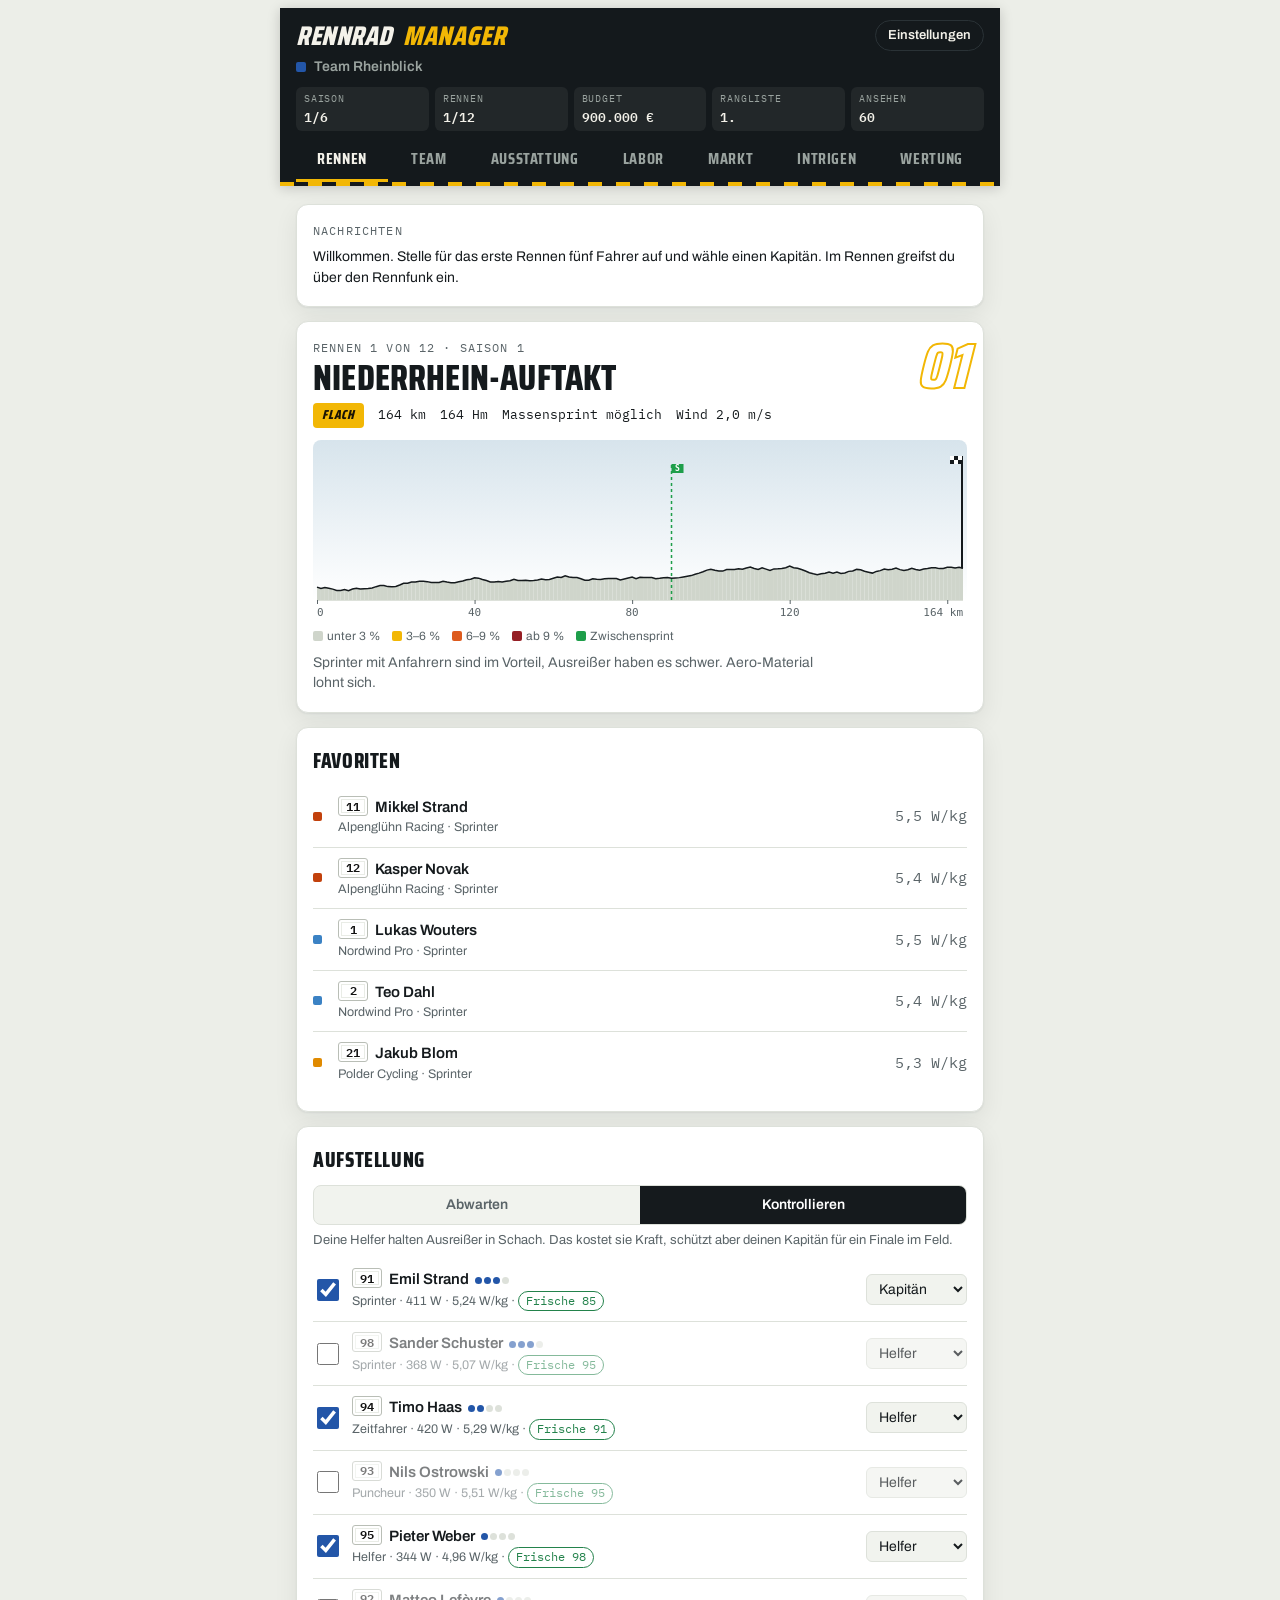
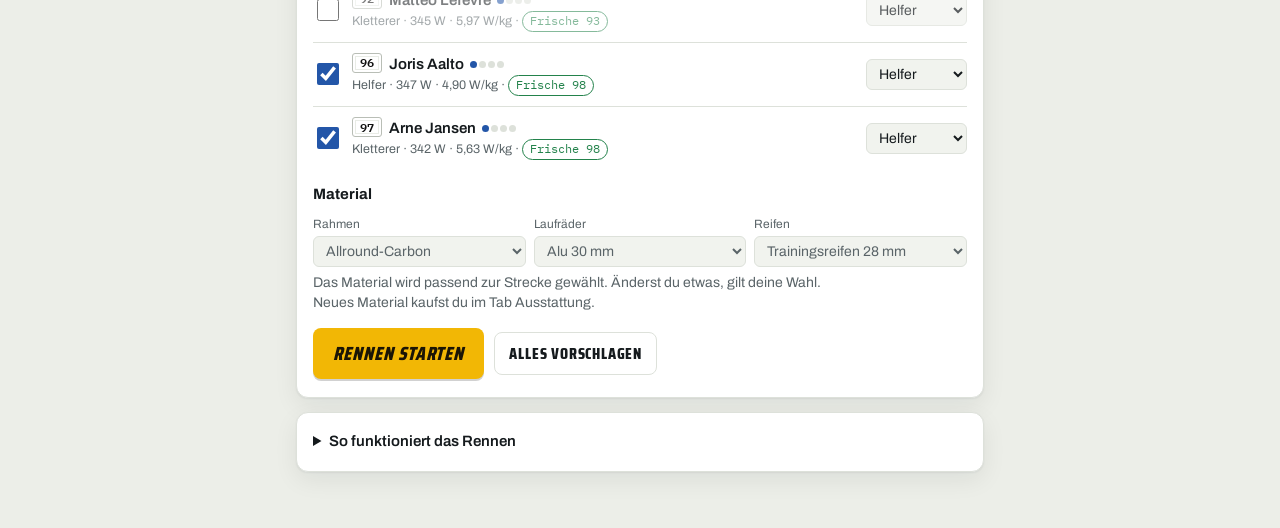
==== index.html @ fdca8ca5 "Rennrad Manager: erste Version Co-Authored-By: Claude Opus 5.5 <noreply@anthropic.com> Claude-Sessio" ====
<!doctype html>
<html lang="de">
<head>
<meta charset="utf-8">
<meta name="viewport" content="width=device-width, initial-scale=1">
<meta name="theme-color" content="#14191C">
<meta name="robots" content="noindex, nofollow">
<meta name="description" content="Rennrad Manager – führe ein Radsportteam durch sechs Saisons. Kostenlos im Browser, auch offline.">
<link rel="manifest" href="manifest.webmanifest">
<link rel="icon" href="icon-192.png" type="image/png">
<link rel="apple-touch-icon" href="apple-touch-icon.png">
<meta name="apple-mobile-web-app-capable" content="yes">
<meta name="mobile-web-app-capable" content="yes">
<meta name="apple-mobile-web-app-title" content="Rennrad">
<meta name="apple-mobile-web-app-status-bar-style" content="black">
<meta property="og:title" content="Rennrad Manager">
<meta property="og:description" content="Führe ein Radsportteam durch sechs Saisons – Rennen live steuern, Trikots jagen, Intrigen spinnen.">
<meta property="og:image" content="icon-512.png">
<title>Rennrad Manager</title>
<link rel="stylesheet" href="fonts.css">
<style>
/* Layout: Roadbook mit Rennbanner. Dunkles Kopfband wie der Zielbogen, Karten wie Seiten im Roadbook, Startnummern als Erkennungszeichen, Zeitabstände auf der Schiefertafel des Rennmotorrads, Trikots für die Wertungen. */
:root{
  --paper:#ECEEE8; --card:#FFFFFF; --ink:#151A1D; --muted:#5A6468; --line:#DDE1DA; --wash:#F1F3EE;
  --band:#14191C; --bandInk:#F4F2EA; --bandMuted:#9AA39F; --bandLine:#2A3236;
  --marker:#F2B705; --markerInk:#1B1505; --team:#2356A8; --teamSoft:#E3EAF6;
  --g1:#CFD5CB; --g2:#F2B705; --g3:#DD5B1E; --g4:#951F25;
  --good:#23824B; --bad:#B42318; --shade:#2A2320; --shadeInk:#F3E9DC; --shadeMuted:#C9BCAB; --shadeLine:#4A3F38;
  --shadow:0 1px 2px rgba(20,25,28,.06),0 8px 24px rgba(20,25,28,.07);
  --sky1:#D7E4EC; --sky2:#FFFFFF;
  --display:"Saira Condensed","Arial Narrow",Arial,sans-serif;
  --body:"Archivo",system-ui,-apple-system,"Segoe UI",sans-serif;
  --mono:"IBM Plex Mono",ui-monospace,"SF Mono",Menlo,monospace;
  --chalk:"Cabin Sketch","Saira Condensed",cursive;
}
@media (prefers-color-scheme: dark){:root:not([data-theme="light"]){
  --paper:#0E1113; --card:#171C20; --ink:#E8EBE6; --muted:#9AA3A6; --line:#283036; --wash:#1E2429;
  --band:#090C0E; --bandInk:#F1EFE7; --bandMuted:#8C9591; --bandLine:#20272B;
  --marker:#F2B705; --markerInk:#1B1505; --team:#86ACEF; --teamSoft:#1D2839;
  --g1:#353E3A; --g2:#C99212; --g3:#DB6A33; --g4:#D9474D;
  --good:#5BC489; --bad:#F2706B; --shade:#0B0908; --shadeInk:#EADFCF; --shadeMuted:#A99C8B; --shadeLine:#2E2621;
  --shadow:0 1px 2px rgba(0,0,0,.5); --sky1:#1A262E; --sky2:#171C20; color-scheme:dark}}
:root[data-theme="dark"]{
  --paper:#0E1113; --card:#171C20; --ink:#E8EBE6; --muted:#9AA3A6; --line:#283036; --wash:#1E2429;
  --band:#090C0E; --bandInk:#F1EFE7; --bandMuted:#8C9591; --bandLine:#20272B;
  --marker:#F2B705; --markerInk:#1B1505; --team:#86ACEF; --teamSoft:#1D2839;
  --g1:#353E3A; --g2:#C99212; --g3:#DB6A33; --g4:#D9474D;
  --good:#5BC489; --bad:#F2706B; --shade:#0B0908; --shadeInk:#EADFCF; --shadeMuted:#A99C8B; --shadeLine:#2E2621;
  --shadow:0 1px 2px rgba(0,0,0,.5); --sky1:#1A262E; --sky2:#171C20; color-scheme:dark}
*{box-sizing:border-box}
html,body{background:var(--paper)}
body{color:var(--ink);font-family:var(--body);font-size:15px;line-height:1.45}
.app{max-width:720px;margin:0 auto;padding-inline:16px;padding-block:0 48px}
button,select,input,textarea{font:inherit;color:inherit}
:focus-visible{outline:2px solid var(--marker);outline-offset:2px}

/* Kopfband */
.top{position:sticky;top:env(safe-area-inset-top,0px);z-index:5;margin-inline:-16px;padding-inline:16px;background:var(--band);color:var(--bandInk);box-shadow:0 2px 12px rgba(0,0,0,.18)}
.top::after{content:"";display:block;height:4px;margin-inline:-16px;background:repeating-linear-gradient(90deg,var(--marker) 0 14px,var(--band) 14px 28px)}
.brandrow{display:flex;align-items:center;justify-content:space-between;gap:12px;padding-top:12px}
.brand{font-family:var(--display);font-weight:800;font-size:27px;letter-spacing:.02em;text-transform:uppercase;line-height:1;font-style:italic}
.brand span{color:var(--marker);margin-left:6px}
.setbtn{background:none;border:1px solid var(--bandLine);color:var(--bandInk);border-radius:999px;padding:5px 12px;font-size:13px;font-weight:600;cursor:pointer;white-space:nowrap}
.setbtn[aria-pressed="true"]{background:var(--marker);color:var(--markerInk);border-color:var(--marker)}
.teamline{display:flex;align-items:center;gap:8px;margin-top:6px;font-weight:600;font-size:14px;color:var(--bandMuted);min-width:0}
.teamline .tdot{width:10px;height:10px;border-radius:2px;background:var(--team);flex:none}
.teamname{overflow:hidden;text-overflow:ellipsis;white-space:nowrap}
.stats{display:grid;grid-template-columns:repeat(5,minmax(0,1fr));gap:6px;margin-top:10px}
.stat{display:flex;flex-direction:column;gap:1px;background:rgba(255,255,255,.06);border-radius:6px;padding:5px 8px;min-width:0}
.stat small{font-family:var(--mono);font-size:10px;letter-spacing:.08em;text-transform:uppercase;color:var(--bandMuted)}
.stat b{font-family:var(--mono);font-size:13px;font-weight:600;white-space:nowrap;overflow:hidden;text-overflow:ellipsis}
.tabs{display:flex;gap:2px;margin-top:8px;overflow-x:auto;scrollbar-width:none}
.tabs::-webkit-scrollbar{display:none}
.tabs button{flex:1 0 auto;background:none;border:0;border-bottom:3px solid transparent;padding:8px 8px 8px;font-family:var(--display);font-weight:700;font-size:16px;letter-spacing:.04em;text-transform:uppercase;color:var(--bandMuted);cursor:pointer}
.tabs button[aria-selected="true"]{color:var(--bandInk);border-bottom-color:var(--marker)}

main{display:flex;flex-direction:column;gap:14px;padding-top:18px}
.card{background:var(--card);border-radius:12px;padding:18px 16px;min-width:0;box-shadow:var(--shadow);border:1px solid var(--line)}
.card.shade{background:var(--shade);color:var(--shadeInk);border-color:var(--shade)}
.card.shade .muted,.card.shade .hint{color:var(--shadeMuted)}
.eyebrow{font-family:var(--mono);font-size:11.5px;letter-spacing:.1em;text-transform:uppercase;color:var(--muted)}
.card.shade .eyebrow{color:var(--marker)}
h2{font-family:var(--display);font-weight:800;font-size:36px;line-height:.95;margin:4px 0 8px;text-wrap:balance;text-transform:uppercase;letter-spacing:.005em}
h3{font-family:var(--display);font-weight:800;font-size:21px;margin:0 0 10px;text-transform:uppercase;letter-spacing:.03em}
h4{font-weight:700;font-size:15px;margin:0}
p{margin:0}
.muted{color:var(--muted)}
.num{font-family:var(--mono);font-variant-numeric:tabular-nums}
.hero{display:flex;justify-content:space-between;gap:12px;align-items:flex-start}
.hero>div{min-width:0}
.heronum{font-family:var(--display);font-weight:800;font-style:italic;font-size:64px;line-height:.8;color:transparent;-webkit-text-stroke:2px var(--marker);flex:none}
.facts{display:flex;flex-wrap:wrap;gap:6px 14px;font-family:var(--mono);font-size:13px;margin-bottom:12px;align-items:center}
.badge{display:inline-block;font-family:var(--display);font-weight:800;font-size:13px;letter-spacing:.06em;text-transform:uppercase;padding:3px 9px;border-radius:4px;background:var(--marker);color:var(--markerInk);vertical-align:middle;font-style:italic}
.hint{font-size:14px;color:var(--muted);margin-top:8px;max-width:65ch}

.profile{width:100%;height:180px;display:block;border-radius:8px}
.legend{display:flex;gap:12px;flex-wrap:wrap;font-size:12px;color:var(--muted);margin-top:8px}
.legend i{display:inline-block;width:10px;height:10px;border-radius:2px;margin-right:4px;vertical-align:-1px}

.bib{display:inline-flex;align-items:center;justify-content:center;min-width:30px;height:20px;padding:0 4px;margin-right:7px;border-radius:3px;background:#FFFFFF;color:#111111;border:1px solid #B9BEB6;font-family:var(--mono);font-size:11.5px;font-weight:600;vertical-align:1px;box-shadow:inset 0 0 0 2px #FFFFFF,inset 0 0 0 3px #E9ECE6}
.jersey{display:inline-block;vertical-align:-3px;margin-left:5px;flex:none}

.rows{display:flex;flex-direction:column}
.row{display:grid;grid-template-columns:auto 1fr auto;gap:10px;align-items:center;padding:10px 0;border-top:1px solid var(--line)}
.row:first-child{border-top:0}
.row .who{min-width:0}
.row .nm{font-weight:600;overflow:hidden;text-overflow:ellipsis;white-space:nowrap}
.row .sub{font-size:12.5px;color:var(--muted)}
.row.off .who{opacity:.55}
.chk{width:22px;height:22px;accent-color:var(--team);flex:none}
select{background:var(--wash);border:1px solid var(--line);border-radius:6px;padding:6px 8px;font-size:14px;max-width:100%}
.pill{display:inline-block;font-family:var(--mono);font-size:11.5px;padding:1px 7px;border-radius:999px;border:1px solid var(--line);color:var(--muted);white-space:nowrap}
.pill.good{color:var(--good);border-color:var(--good)}
.pill.warn{color:var(--g3);border-color:var(--g3)}
.pill.bad{color:var(--bad);border-color:var(--bad)}
.pill.gold{background:var(--marker);color:var(--markerInk);border-color:var(--marker)}
.fit{display:inline-flex;gap:2px;vertical-align:middle;margin-left:6px}
.fit i{width:7px;height:7px;border-radius:50%;background:var(--line)}
.fit i.on{background:var(--team)}

.seg{display:flex;border:1px solid var(--line);border-radius:8px;overflow:hidden;background:var(--wash)}
.seg button{flex:1;background:none;border:0;padding:9px 6px;font-weight:600;font-size:14px;cursor:pointer;color:var(--muted)}
.seg button[aria-pressed="true"]{background:var(--ink);color:var(--card)}
.seg.wrap{flex-wrap:wrap}
.seg.wrap button{flex:1 1 30%;font-size:13px}
.seg.jer button{display:flex;align-items:center;justify-content:center;gap:4px;font-size:13px}
.tacdesc{font-size:13px;color:var(--muted);margin-top:6px}
.btn{display:inline-flex;align-items:center;justify-content:center;gap:8px;border:0;border-radius:8px;padding:12px 20px;font-family:var(--display);font-weight:800;font-style:italic;font-size:19px;letter-spacing:.05em;text-transform:uppercase;background:var(--marker);color:var(--markerInk);cursor:pointer;box-shadow:0 2px 0 rgba(0,0,0,.18)}
.btn:active{transform:translateY(1px);box-shadow:none}
.btn:disabled{opacity:.45;cursor:not-allowed;box-shadow:none}
.btn.ghost{background:none;border:1px solid var(--line);color:inherit;font-size:16px;padding:9px 14px;box-shadow:none;font-style:normal}
.btn.small{font-size:15px;padding:7px 12px}
.btn.danger{background:none;border:1px solid var(--bad);color:var(--bad);font-size:15px;padding:7px 12px;box-shadow:none;font-style:normal}
.actions{display:flex;gap:10px;flex-wrap:wrap;align-items:center;margin-top:14px}
.warnline{font-size:13px;color:var(--bad);margin-top:8px}
.flash{border-left:3px solid var(--marker);padding:8px 12px;background:var(--wash);color:var(--ink);border-radius:0 6px 6px 0;font-size:14px}

.eqgrid{display:grid;grid-template-columns:repeat(3,minmax(0,1fr));gap:8px;margin-top:10px}
.eqgrid label{display:flex;flex-direction:column;gap:3px;font-size:12px;color:var(--muted);min-width:0}

/* Trikotträger */
.leaders{display:grid;grid-template-columns:repeat(2,minmax(0,1fr));gap:10px}
.leader{display:grid;grid-template-columns:auto 1fr;gap:10px;align-items:center;padding:10px;border-radius:10px;background:var(--wash);min-width:0}
.leader.mine{background:var(--teamSoft);outline:2px solid var(--team)}
.leader .lt{font-family:var(--mono);font-size:10.5px;letter-spacing:.08em;text-transform:uppercase;color:var(--muted)}
.leader .ln{font-weight:700;font-size:14px;overflow:hidden;text-overflow:ellipsis;white-space:nowrap}
.leader .lv{font-family:var(--mono);font-size:12px;color:var(--muted);overflow:hidden;text-overflow:ellipsis;white-space:nowrap}
.leader>div{min-width:0}

/* Live */
.ctrl{display:flex;gap:6px;flex-wrap:wrap}
.ctrl button{border:1px solid var(--line);background:var(--card);border-radius:999px;padding:6px 11px;font-family:var(--mono);font-size:12.5px;cursor:pointer}
.ctrl button[aria-pressed="true"]{background:var(--ink);color:var(--card);border-color:var(--ink)}
.kmbig{font-family:var(--display);font-weight:800;font-style:italic;font-size:44px;line-height:1}
.kmbig small{font-size:16px;color:var(--muted);font-weight:700;margin-left:4px;font-style:normal}
.livenews{border-left:4px solid var(--marker);padding:9px 11px;margin:6px 0 12px;background:var(--wash);border-radius:0 8px 8px 0;display:flex;flex-direction:column;gap:4px;font-size:14px;min-height:42px}
.livenews div{display:grid;grid-template-columns:52px 1fr;gap:6px}
.livenews div:first-child{font-weight:700}
.livenews .k{font-family:var(--mono);color:var(--muted);font-size:12px;padding-top:1px}
.livenews .me{color:var(--team)}
.ardoise{background:#26332D;color:#F1EFE6;border-radius:12px;padding:12px 14px 14px;border:6px solid #6E5137;box-shadow:var(--shadow)}
.ardhead{font-family:var(--chalk);font-size:20px;letter-spacing:.03em;opacity:.9}
.ardoise .grp{border-top:1px dashed rgba(241,239,230,.25);padding-top:8px}
.ardoise .grp:first-child{border-top:0;padding-top:0}
.ardoise .gl{color:#F1EFE6}
.ardoise .gl b{font-family:var(--chalk);font-size:19px;letter-spacing:.02em;text-transform:none}
.ardoise .gap{font-family:var(--chalk);font-size:18px;color:#F6D776}
.ardoise .chip{background:rgba(255,255,255,.1);color:#F1EFE6;border-left-color:#A9C4F5}
.ardoise .chip small{color:#C9D3CC}
.ardoise .muted{color:#B9C4BD}
.ardsub{font-family:var(--mono);font-size:10.5px;letter-spacing:.1em;text-transform:uppercase;color:#C9D3CC;margin:12px 0 6px;padding-top:10px;border-top:1px dashed rgba(241,239,230,.3)}
.ardhead+.ardsub{border-top:0;padding-top:0;margin-top:6px}
.ardlog{list-style:none;margin:0;padding:0;display:flex;flex-direction:column;gap:5px;font-size:14px}
.ardlog li{display:grid;grid-template-columns:54px 1fr;gap:6px;opacity:.78}
.ardlog li:first-child{opacity:1}
#lnews li:first-child .t{font-weight:700;font-size:15px}
.ardlog .k{font-family:var(--chalk);font-size:16px;color:#F6D776;line-height:1.2}
.ardlog li.me .t,.ardlog li.funk .t{color:#A9C4F5}
.ardlog li.me .t{font-weight:600}
.ardmore{margin-top:8px;font-size:13px}
.ardmore summary{cursor:pointer;color:#C9D3CC;font-family:var(--mono);font-size:12px}
.ardmore[open] .ardlog{margin-top:8px;max-height:280px;overflow:auto}
.radio{border:2px solid var(--marker);border-radius:12px;padding:12px 14px;display:flex;flex-direction:column;gap:10px;background:var(--card);box-shadow:var(--shadow)}
.radio .rt{font-weight:600}
.orders{display:flex;flex-direction:column;gap:10px}
.order{display:grid;grid-template-columns:1fr auto;gap:10px;align-items:center;border-top:1px solid var(--line);padding-top:10px}
.order:first-child{border-top:0;padding-top:0}
.order .od{font-size:12.5px;color:var(--muted)}
.order>button{border:1px solid var(--ink);background:var(--ink);color:var(--card);border-radius:8px;padding:8px 12px;font-weight:600;font-size:13.5px;cursor:pointer;white-space:nowrap}
.order>button:disabled{background:none;color:var(--muted);border-color:var(--line);cursor:not-allowed}
.order>button[aria-pressed="true"]{background:var(--marker);color:var(--markerInk);border-color:var(--marker)}
.attackers{display:flex;flex-wrap:wrap;gap:6px;margin-top:8px}
.attackers button{border:1px solid var(--team);background:var(--teamSoft);color:var(--ink);border-radius:6px;padding:6px 9px;font-size:13px;cursor:pointer}
.attackers button:disabled{opacity:.45;cursor:not-allowed}
.groups{display:flex;flex-direction:column;gap:8px;margin-top:10px}
.grp{display:grid;grid-template-columns:96px 1fr;gap:10px;align-items:start;font-size:14px}
.grp .gl{font-family:var(--mono);font-size:12.5px}
.grp .gl b{display:block;font-family:var(--display);font-size:15px;letter-spacing:.04em;text-transform:uppercase}
.chips{display:flex;flex-wrap:wrap;gap:4px;min-width:0}
.chip{font-size:12.5px;padding:2px 7px;border-radius:4px;background:var(--teamSoft);color:var(--ink);border-left:3px solid var(--team);display:inline-flex;align-items:center}
.chip.cap{font-weight:700}
.chip small{font-family:var(--mono);color:var(--muted);margin-left:5px}
.ticker{list-style:none;margin:0;padding:0;display:flex;flex-direction:column;gap:6px;font-size:14px}
.ticker li{display:grid;grid-template-columns:58px 1fr;gap:8px}
.ticker .k{font-family:var(--mono);color:var(--muted);font-size:12.5px;padding-top:1px}
.ticker li.me .t{font-weight:600}
.ticker li.funk .t{color:var(--team)}

/* Podium */
.podium{display:grid;grid-template-columns:repeat(3,minmax(0,1fr));gap:8px;align-items:end;margin-top:14px}
.pod{display:flex;flex-direction:column;align-items:center;text-align:center;gap:4px;min-width:0}
.pod .pn{font-weight:700;font-size:13.5px;overflow:hidden;text-overflow:ellipsis;white-space:nowrap;max-width:100%}
.pod .pt{font-size:11.5px;color:var(--muted);overflow:hidden;text-overflow:ellipsis;white-space:nowrap;max-width:100%}
.pod .block{width:100%;border-radius:8px 8px 0 0;background:var(--wash);display:flex;align-items:flex-start;justify-content:center;padding-top:6px;font-family:var(--display);font-weight:800;font-style:italic;font-size:30px;color:var(--muted)}
.pod.p1 .block{height:86px;background:var(--marker);color:var(--markerInk)}
.pod.p2 .block{height:62px}
.pod.p3 .block{height:44px}
.pod.mine .pn{color:var(--team)}

.tablewrap{overflow-x:auto}
table{width:100%;border-collapse:collapse;font-size:14px}
th{font-family:var(--mono);font-weight:500;font-size:11px;letter-spacing:.08em;text-transform:uppercase;color:var(--muted);text-align:left;padding:6px 6px;border-bottom:2px solid var(--line)}
td{padding:8px 6px;border-bottom:1px solid var(--line);vertical-align:top}
td.r,th.r{text-align:right}
tr.me td{background:var(--teamSoft)}
tr.lead td{font-weight:700}
.pos{font-family:var(--display);font-weight:800;font-style:italic;font-size:18px;width:34px}
.dot{display:inline-block;width:9px;height:9px;border-radius:2px;margin-right:6px;vertical-align:0}

.rcard{border-top:1px solid var(--line);padding:12px 0;display:flex;flex-direction:column;gap:8px}
.rcard:first-child{border-top:0;padding-top:0}
.rhead{display:flex;justify-content:space-between;gap:10px;align-items:baseline;flex-wrap:wrap}
.rhead .nm{font-weight:700;font-size:16px}
.bars{display:grid;grid-template-columns:repeat(5,1fr);gap:8px}
.bar{font-size:11px;color:var(--muted);font-family:var(--mono)}
.bar .track{height:6px;background:var(--wash);border-radius:3px;margin-top:3px;overflow:hidden}
.bar .fill{height:100%;background:linear-gradient(90deg,var(--team),color-mix(in srgb,var(--team) 70%,var(--marker)))}
.bar .fill.range{opacity:.6}
.bar b{color:var(--ink);font-weight:600}
.rfoot{display:flex;gap:8px;flex-wrap:wrap;align-items:center;justify-content:space-between}
.why{font-size:12.5px;color:var(--team)}
.summary{display:grid;grid-template-columns:repeat(auto-fit,minmax(130px,1fr));gap:10px}
.summary div{border-left:3px solid var(--marker);padding-left:10px}
.summary b{display:block;font-family:var(--display);font-size:26px;font-weight:800;font-style:italic;line-height:1.1}
.summary span{font-size:12.5px;color:var(--muted)}
details summary{cursor:pointer;font-weight:600}
details p{margin-top:8px;font-size:14px;color:var(--muted);max-width:65ch}
.field{display:flex;gap:8px;flex-wrap:wrap;margin-top:6px}
.field input,.field textarea{flex:1 1 200px;min-width:0;background:var(--wash);border:1px solid var(--line);border-radius:6px;padding:8px 10px}
.field textarea{font-family:var(--mono);font-size:12px;height:90px;resize:vertical}
.setrow{display:flex;flex-direction:column;gap:6px;padding:12px 0;border-top:1px solid var(--line)}
.setrow:first-of-type{border-top:0}
.setrow .lbl{font-weight:600}
.checkline{display:flex;gap:10px;align-items:center}

.eqitem{display:grid;grid-template-columns:1fr auto;gap:10px;align-items:center;padding:10px 0;border-top:1px solid var(--line)}
.eqitem:first-of-type{border-top:0}
.eqitem .d{font-size:12.5px;color:var(--muted)}
.tag{font-family:var(--mono);font-size:11px;padding:1px 6px;border-radius:4px;background:var(--wash);color:var(--muted);margin-left:6px;white-space:nowrap}
.tag.on{background:var(--team);color:var(--card)}
.subnav{margin-bottom:-2px}

.intr{border-top:1px solid var(--shadeLine);padding:12px 0;display:flex;flex-direction:column;gap:6px}
.intr:first-of-type{border-top:0}
.intr .d{font-size:13px;color:var(--shadeMuted)}
.intr .m{font-family:var(--mono);font-size:12px;color:var(--marker)}
.card.shade select{background:var(--shade);border-color:var(--shadeLine);color:var(--shadeInk)}
.meter{height:6px;background:var(--shadeLine);border-radius:3px;overflow:hidden;margin-top:6px}
.meter i{display:block;height:100%;background:var(--marker)}
.meter.lab{background:var(--wash)}
.meter.lab i{background:var(--team)}

@media (max-width:460px){
  h2{font-size:30px}
  .heronum{font-size:48px}
  .bars{grid-template-columns:repeat(3,1fr)}
  .grp{grid-template-columns:80px 1fr}
  .eqgrid{grid-template-columns:1fr}
  .stats{grid-template-columns:repeat(3,minmax(0,1fr))}
  .leaders{grid-template-columns:1fr}
}
@media (prefers-reduced-motion:reduce){*{scroll-behavior:auto!important}.btn:active{transform:none}}
</style>

<div class="app">
  <header class="top">
    <div class="brandrow">
      <div class="brand">Rennrad <span>Manager</span></div>
      <button class="setbtn" data-tab="einstellungen" id="setbtn">Einstellungen</button>
    </div>
    <div class="teamline"><span class="tdot"></span><span class="teamname" id="teamname"></span></div>
    <div class="stats" id="stats"></div>
    <nav class="tabs" id="tabs" role="tablist">
      <button data-tab="rennen" role="tab">Rennen</button>
      <button data-tab="team" role="tab">Team</button>
      <button data-tab="ausstattung" role="tab">Ausstattung</button>
      <button data-tab="labor" role="tab">Labor</button>
      <button data-tab="markt" role="tab">Markt</button>
      <button data-tab="intrigen" role="tab">Intrigen</button>
      <button data-tab="wertung" role="tab">Wertung</button>
    </nav>
  </header>
  <main id="view"></main>
</div>

<script>
/*ENGINE-START*/
// ---------- Hilfen ----------
const rand=(a,b)=>a+Math.random()*(b-a);
const pick=a=>a[Math.floor(Math.random()*a.length)];
const clamp=(x,a,b)=>Math.max(a,Math.min(b,x));
const pad=n=>String(n).padStart(2,'0');
const fmtT=s=>{s=Math.max(0,Math.round(s));const h=Math.floor(s/3600),m=Math.floor(s%3600/60),x=s%60;return h?`${h}:${pad(m)}:${pad(x)}`:`${m}:${pad(x)}`};
const fmtGap=s=>s<1?'gl. Zeit':'+'+fmtT(s);
const eur=n=>(n<0?'−':'')+new Intl.NumberFormat('de-DE',{maximumFractionDigits:0}).format(Math.abs(Math.round(n)))+' €';
const esc=s=>String(s).replace(/[&<>"']/g,c=>({'&':'&amp;','<':'&lt;','>':'&gt;','"':'&quot;',"'":'&#39;'}[c]));
function seeded(str){let h=1779033703^str.length;for(let i=0;i<str.length;i++){h=Math.imul(h^str.charCodeAt(i),3432918353);h=h<<13|h>>>19}let a=h>>>0;return()=>{a|=0;a=a+0x6D2B79F5|0;let t=Math.imul(a^a>>>15,1|a);t=t+Math.imul(t^t>>>7,61|t)^t;return((t^t>>>14)>>>0)/4294967296}}

// ---------- Physik ----------
const CRR=0.0042;
function powerAt(v,m,g,cda,crr,w,eta){const th=Math.atan(g/100);const a=v+w;return Math.max(0,(m*9.81*(Math.sin(th)+crr*Math.cos(th))*v+0.6*cda*a*Math.abs(a)*v)/(eta||0.976))}
function speedAt(P,m,g,cda,crr,w,eta){let lo=0.3,hi=22;if(powerAt(hi,m,g,cda,crr,w,eta)<=P)return hi;for(let i=0;i<36;i++){const mid=(lo+hi)/2;if(powerAt(mid,m,g,cda,crr,w,eta)>P)hi=mid;else lo=mid}return lo}
const capV=(v,g)=>g<-2?Math.min(v,17.2):v;
const draftF=(v,kind)=>kind==='pack'?1-0.42*Math.min(1,v/11):kind==='small'?1-0.3*Math.min(1,v/11):1;
const cdaR=r=>0.33*Math.pow(r.kg/70,0.4);

// ---------- Material ----------
const EQUIP={
  frame:{label:'Rahmen',items:{
    std:{name:'Allround-Carbon',price:0,kg:7.6,cda:1,d:'Solider Serienrahmen.'},
    leicht:{name:'Leichtbau-Rahmen',price:180000,kg:6.8,cda:1.01,d:'−0,8 kg. Hilft an langen Anstiegen, im Flachen minimal schlechter.'},
    aero:{name:'Aero-Rahmen',price:200000,kg:7.9,cda:0.97,d:'−3 % Luftwiderstand, +0,3 kg. Stark im Flachen und im Sprint.'},
    top:{name:'Superlight Aero',price:420000,kg:6.9,cda:0.98,d:'−0,7 kg und −2 % Luftwiderstand. Für jedes Gelände.'}}},
  wheels:{label:'Laufräder',items:{
    std:{name:'Alu 30 mm',price:0,kg:0.4,cda:1,d:'Trainingslaufräder, schwer und wenig aerodynamisch.'},
    carbon45:{name:'Carbon 45 mm',price:60000,kg:0,cda:0.98,d:'−2 % Luftwiderstand, −0,4 kg. Der Allrounder.'},
    carbon60:{name:'Carbon 62 mm',price:95000,kg:0.15,cda:0.965,wind:true,d:'−3,5 % Luftwiderstand. Bei Wind über 3 m/s kostet das Lenken 2,5 % Kraft.'},
    climb:{name:'Kletter-Carbon 28 mm',price:70000,kg:-0.35,cda:0.995,d:'−0,75 kg gegenüber Alu. Für Bergankünfte.'}}},
  tires:{label:'Reifen',items:{
    std:{name:'Trainingsreifen 28 mm',price:0,crr:0.0046,cob:0.0112,punct:1,d:'Robust, aber hoher Rollwiderstand.'},
    race:{name:'Rennreifen 26 mm',price:15000,crr:0.0039,cob:0.0116,punct:1.4,d:'−15 % Rollwiderstand, 40 % mehr Pannen. Schlecht auf Pflaster.'},
    tubeless:{name:'Tubeless 30 mm',price:25000,crr:0.0041,cob:0.0099,punct:0.55,d:'−11 % Rollwiderstand, fast halb so viele Pannen.'},
    cobble:{name:'Pavé-Reifen 32 mm',price:20000,crr:0.0047,cob:0.0090,punct:0.45,d:'Für Kopfsteinpflaster: −20 % Rollwiderstand dort, kaum Pannen.'}}},
  tt:{label:'Zeitfahrmaschine',items:{
    std:{name:'Zeitfahrrad Serie',price:0,cda:1,d:'Serienrad mit Standard-Sitzposition.'},
    pro:{name:'Zeitfahrrad Pro',price:150000,cda:0.96,d:'Windkanal-Sitzposition: −4 % Luftwiderstand im Zeitfahren.'},
    top:{name:'Zeitfahrrad Top + Skinsuit',price:300000,cda:0.93,d:'−7 % Luftwiderstand im Zeitfahren.'}}},
  group:{label:'Antrieb',items:{
    std:{name:'Mechanische Gruppe',price:0,eta:0.972,d:'2,8 % Verlust im Antrieb.'},
    di:{name:'Elektronische Gruppe',price:90000,eta:0.977,d:'Nur 2,3 % Verlust, präzisere Schaltvorgänge.'},
    ceramic:{name:'Top-Gruppe + Keramiklager',price:160000,eta:0.981,d:'Nur 1,9 % Verlust im Antrieb.'}}}
};
const EQ_CATS=['frame','wheels','tires','tt','group'];
function eqMods(sel){const f=EQUIP.frame.items[sel.frame],w=EQUIP.wheels.items[sel.wheels],t=EQUIP.tires.items[sel.tires],tt=EQUIP.tt.items[sel.tt],g=EQUIP.group.items[sel.group];
  return{bike:f.kg+w.kg,cda:f.cda*w.cda,crr:t.crr,cob:t.cob,punct:t.punct,ttc:tt.cda,eta:g.eta,deep:!!w.wind}}
function pickEquip(owned,race){
  const best=(cat,sc)=>owned[cat].slice().sort((a,b)=>(sc[b]||0)-(sc[a]||0))[0];
  const climby=race.finish==='mountain'||race.finish==='hill';const flat=race.finish==='sprint'||race.type==='kopf';
  return{
    frame:best('frame',{std:0,leicht:climby?2:-0.2,aero:flat?2:race.finish==='tt'?1:-1,top:climby?2.5:1.9}),
    wheels:best('wheels',{std:0,carbon45:1.5,carbon60:climby?0.2:race.wind>3?1:2.2,climb:race.finish==='mountain'?2.4:race.finish==='hill'?1.4:-0.5}),
    tires:best('tires',{std:0,race:race.type==='kopf'?-1:1.6,tubeless:race.type==='kopf'?2:1.3,cobble:race.type==='kopf'?3:-0.5}),
    tt:best('tt',{std:0,pro:1,top:2}),group:best('group',{std:0,di:1,ceramic:2})};
}
function aiOwned(L){
  if(L>0.8)return{frame:['std','leicht','aero','top'],wheels:['std','carbon45','carbon60','climb'],tires:['std','race','tubeless','cobble'],tt:['std','pro','top'],group:['std','di','ceramic']};
  if(L>0.55)return{frame:['std','leicht','aero'],wheels:['std','carbon45','climb'],tires:['std','race','tubeless'],tt:['std','pro'],group:['std','di']};
  return{frame:['std'],wheels:['std','carbon45'],tires:['std','race'],tt:['std'],group:['std']};
}
const dec=(x,d)=>x.toFixed(d).replace('.',',');

// ---------- Infrastruktur ----------
const INFRA={
  mech:{label:'Mechaniker',levels:[
    {name:'Schrauber aus dem Radverein',price:0,cost:0,d:'Defekte kosten die volle Zeit.'},
    {name:'Profi-Mechaniker',price:60000,cost:4000,d:'Rad- und Kettenwechsel 25 % schneller.'},
    {name:'Mechaniker-Team mit Ersatzrädern',price:150000,cost:9000,d:'Wechsel 50 % schneller, 30 % weniger Pannen durch Materialpflege.'},
    {name:'Werkstatt-Truck',price:300000,cost:15000,d:'Wechsel 65 % schneller, 45 % weniger Pannen, Material im Topzustand: −1 % Rollwiderstand.'}]},
  bus:{label:'Reisen',levels:[
    {name:'Kleinbus und Billigflieger',price:0,cost:0,d:'Anreise strengt an: 5 Frische weniger zwischen den Rennen. Gepäck geht manchmal verloren.'},
    {name:'Gebrauchter Teambus',price:120000,cost:5000,d:'Normale Erholung zwischen den Rennen. Pannen auf der Autobahn kommen vor.'},
    {name:'Teambus mit Ruhekabinen',price:350000,cost:9000,d:'8 Frische mehr zwischen den Rennen. Die Fahrer schlafen auf der Anreise.'}]},
  physio:{label:'Betreuung',levels:[
    {name:'Kühlpacks aus dem Supermarkt',price:0,cost:0,d:'Keine Extras.'},
    {name:'Physiotherapeut',price:50000,cost:4000,d:'6 Frische mehr nach jedem Rennen.'},
    {name:'Physio-Team mit Kältekammer',price:180000,cost:10000,d:'12 Frische mehr nach jedem Rennen, Verletzungen heilen doppelt so schnell.'}]},
  koch:{label:'Verpflegung',levels:[
    {name:'Tankstellen-Sandwiches',price:0,cost:0,d:'Hungeräste kommen vor.'},
    {name:'Teamkoch',price:40000,cost:3000,d:'Halb so viele Hungeräste, 2 % mehr Ausdauerreserve.'},
    {name:'Ernährungsteam mit Foodtruck',price:140000,cost:7000,d:'Keine Hungeräste, 5 % mehr Ausdauerreserve.'}]},
  scout:{label:'Scouting',levels:[
    {name:'Kein Scout',price:0,cost:0,d:'Berichte über Quereinsteiger sind sehr grob.'},
    {name:'Talentscout',price:50000,cost:3000,d:'Genauere Berichte über Quereinsteiger, ein Kandidat mehr.'},
    {name:'Scouting-Abteilung',price:160000,cost:7000,d:'Sehr genaue Berichte, zwei Kandidaten mehr.'}]}
};
const INFRA_KEYS=['mech','bus','physio','koch','scout'];
const MECH_LOSS=[1,0.75,0.5,0.35],MECH_PUNCT=[1,1,0.7,0.55];

// ---------- Innovationslabor ----------
const LAB_LEVELS=[{name:'Kein Labor',price:0,cost:0,speed:0},{name:'Garagenlabor',price:200000,cost:5000,speed:1},{name:'Forschungswerkstatt',price:250000,cost:10000,speed:1.5},{name:'Windkanal-Campus',price:350000,cost:16000,speed:2}];
const LAB_AREAS={aero:'Aerodynamik',leicht:'Leichtbau',food:'Ernährung',mind:'Psychologie',reifen:'Reifen & Antrieb'};
const INNO={
  aero:[
    {k:'hai',name:'Haikopf-Helm „Megalodon“',d:'Aerohelm mit Rückenflosse und aufgemaltem Gebiss. Soll die Luft anlegen wie bei einem Hai.',eff:{cda:-0.025}},
    {k:'golf',name:'Golfball-Waden',d:'Tätowierte Dellen auf den Waden gegen Luftwirbel. Sagt zumindest der Ingenieur.',eff:{cda:-0.012}},
    {k:'schuppen',name:'Fischschuppen-Skinsuit',d:'Rennanzug mit Schuppenstruktur aus dem Aquarium-Bedarf.',eff:{cda:-0.02}},
    {k:'socken',name:'Aero-Socken bis zum Knie',d:'Sehr lange Socken. Sehr umstritten beim Verband.',eff:{cda:-0.015},ban:0.35},
    {k:'bart',name:'Aerodynamisches Bartwachs',d:'Für alle Fahrer mit Bart. Die anderen bekommen einen geklebt.',eff:{cda:-0.008}}],
  leicht:[
    {k:'kaese',name:'Emmentaler-Kurbel',d:'Kurbelarme mit 200 Bohrungen. Sieht aus wie Käse.',eff:{mass:-0.25},ban:0.1},
    {k:'balsa',name:'Bremsgriffe aus Balsaholz',d:'Federleicht und angeblich bruchfest.',eff:{mass:-0.15}},
    {k:'ventil',name:'Graphen-Ventilkappen',d:'Sparen drei Gramm pro Rad. Der Ingenieur ist sehr stolz darauf.',eff:{mass:-0.006}},
    {k:'flasche',name:'Trinkflaschen aus Luftpolsterfolie',d:'Leicht, laut und beim Zusammendrücken sehr befriedigend.',eff:{mass:-0.12}}],
  food:[
    {k:'baer',name:'Rote-Bete-Gummibärchen',d:'Nitrat für die Muskeln, Zucker für die Seele.',eff:{akku:0.08}},
    {k:'wiking',name:'Wikinger-Haferbrei',d:'Fermentiert nach einem Rezept aus dem Museumsshop.',eff:{cap:0.05}},
    {k:'gurke',name:'Gurkenwasser-Shots',d:'Gegen Krämpfe. Schmeckt genau so, wie es klingt.',eff:{cap:0.03,akku:0.03}},
    {k:'espresso',name:'Espresso-Kaugummi',d:'Koffein zum Kauen für die letzten 20 Kilometer.',eff:{sprint:0.02,akku:0.03}}],
  mind:[
    {k:'schlager',name:'Schlager-Playlist zur Motivation',d:'Läuft vor dem Start in voller Lautstärke im Bus.',eff:{form:0.015}},
    {k:'hypno',name:'Hypnose-Coach aus dem Varieté',d:'Lässt Schmerz angeblich wie Kitzeln wirken.',eff:{akku:0.06}},
    {k:'gluecksocke',name:'Glückssocken vom Vortag',d:'Ungewaschen. Wissenschaftlich nicht belegt.',eff:{form:0.01}},
    {k:'papagei',name:'Funk-Papagei',d:'Ein Papagei, der „Allez, allez!“ in den Teamfunk krächzt.',eff:{sprint:0.015,form:0.005}}],
  reifen:[
    {k:'wachs',name:'Bienenwachs-Reifen',d:'Mit Wachs aus den Bienenstöcken der Teamköchin poliert.',eff:{crr:-0.04}},
    {k:'olive',name:'Kettenöl aus Olivenöl extra vergine',d:'Kaltgepresst. Riecht nach Urlaub.',eff:{eta:0.003}},
    {k:'kaugummi',name:'Kaugummi-Pannenschutz',d:'Dichtmilch mit Erdbeergeschmack.',eff:{punct:-0.4}},
    {k:'magnet',name:'Magnetische Kettenstrebe',d:'Soll irgendetwas mit dem Erdmagnetfeld machen.',eff:{eta:0.002},ban:0.2}]
};
const tNameE=(G,id)=>id==='me'?G.teamName:(G.teams.find(t=>t.id===id)||{}).name||'';
const innoDef=k=>Object.values(INNO).flat().find(x=>x.k===k);
function drawQ(){const r=Math.random();return r<0.1?-0.5:r<0.35?0:r<0.5?0.6:r<0.9?1:1.8}
function innoEffect(it){const e={},d=innoDef(it.k);for(const k in d.eff)e[k]=d.eff[k]*it.q;return e}
function fmtEff(e){const p=[];const sg=v=>v<0?'−':'+';
  for(const k in e){const v=e[k];if(Math.abs(v)<1e-6)continue;
    if(k==='cda')p.push(`${sg(v)}${dec(Math.abs(v*100),1)} % Luftwiderstand`);
    if(k==='mass')p.push(`${sg(v)}${Math.round(Math.abs(v)*1000)} g Radgewicht`);
    if(k==='akku')p.push(`${sg(v)}${dec(Math.abs(v*100),0)} % Akku`);
    if(k==='cap')p.push(`${sg(v)}${dec(Math.abs(v*100),0)} % Ausdauerreserve`);
    if(k==='form')p.push(`${sg(v)}${dec(Math.abs(v*100),1)} % Form`);
    if(k==='sprint')p.push(`${sg(v)}${dec(Math.abs(v*100),1)} % Sprintleistung`);
    if(k==='crr')p.push(`${sg(v)}${dec(Math.abs(v*100),0)} % Rollwiderstand`);
    if(k==='eta')p.push(`${v>0?'−':'+'}${dec(Math.abs(v*100),1)} Prozentpunkte Antriebsverlust`);
    if(k==='punct')p.push(`${sg(v)}${dec(Math.abs(v*100),0)} % Pannen`)}
  return p.join(', ')||'kein messbarer Effekt'}
function innoMods(G){const m={cda:1,mass:0,akku:1,cap:1,form:1,sprint:1,crr:1,eta:0,punct:1};
  (G.lab?G.lab.items:[]).filter(x=>x.status==='aktiv'&&x.on).forEach(x=>{const e=innoEffect(x);
    if(e.cda)m.cda*=1+e.cda;if(e.mass)m.mass+=e.mass;if(e.akku)m.akku*=1+e.akku;if(e.cap)m.cap*=1+e.cap;if(e.form)m.form*=1+e.form;
    if(e.sprint)m.sprint*=1+e.sprint;if(e.crr)m.crr*=1+e.crr;if(e.eta)m.eta+=e.eta;if(e.punct)m.punct*=1+e.punct});
  return m}
function infraCost(G){return INFRA_KEYS.reduce((a,k)=>a+INFRA[k].levels[G.infra[k]].cost,0)+LAB_LEVELS[G.lab.level].cost}

// ---------- Quereinsteiger ----------
const SPORTS=[
  {k:'biathlon',name:'Biathlon',arch:'rouleur',kg:[62,76],en:0.85},
  {k:'rudern',name:'Rudern',arch:'rouleur',kg:[78,90],en:0.8},
  {k:'langlauf',name:'Skilanglauf',arch:'climber',kg:[60,74],en:0.9},
  {k:'eis',name:'Eisschnelllauf',arch:'sprinter',kg:[70,84],en:0.65},
  {k:'tri',name:'Triathlon',arch:'rouleur',kg:[64,76],en:0.9},
  {k:'bahn',name:'Bahnsprint',arch:'sprinter',kg:[78,90],en:0.5},
  {k:'skimo',name:'Skibergsteigen',arch:'climber',kg:[56,66],en:0.88},
  {k:'lauf',name:'800-Meter-Lauf',arch:'puncheur',kg:[60,72],en:0.7},
  {k:'mtb',name:'Mountainbike',arch:'puncheur',kg:[62,72],en:0.75},
  {k:'fussball',name:'Fußball (Regionalliga)',arch:'domestique',kg:[70,85],en:0.55}];
function makeCross(G){
  const sp=pick(SPORTS);const x=Math.random();
  let L=x<0.08?rand(0.95,1.25):x<0.3?rand(0.5,0.85):rand(-0.15,0.5);if(sp.k==='fussball'&&x>=0.08)L=rand(-0.3,0.2);
  const r=makeRider(G,sp.arch,L,null);const wkg=r.ftp/r.kg;r.kg=Math.round(rand(sp.kg[0],sp.kg[1])*10)/10;r.ftp=Math.round(wkg*r.kg);
  if(sp.k==='bahn')r.sprint=Math.round(rand(1500,2100)+Math.max(0,L)*150);
  r.endu=+clamp(sp.en+rand(-0.15,0.1),0.4,0.98).toFixed(2);r.age=Math.round(rand(19,29));r.sport=sp.name;r.novice=5;r.crossPrice=Math.round(rand(15,60))*1000;
  const noise=[25,12,6][G.infra?G.infra.scout:0];const k=skills(r);r.scout={};
  for(const s in k){const c=clamp(k[s]+rand(-noise,noise)*0.6,1,99);r.scout[s]=[Math.round(clamp(c-noise,1,99)),Math.round(clamp(c+noise,1,99))]}
  return r;
}
function signCross(G,id){
  const r=R(G,id);if(!r||r.team!==null||G.budget<r.crossPrice||myRiders(G).length>=10)return null;
  G.budget-=r.crossPrice;r.team='me';r.train='grundlage';r.cheapSal=30000;delete r.scout;G.cross=G.cross.filter(x=>x!==id);G.lineup=null;const o=ovr(r);
  const base=o>=80?`Volltreffer! ${r.name} ist eine echte Granate: Stärke ${o}.`:o>=62?`${r.name} ist eine solide Verstärkung mit Stärke ${o}.`:o>=45?`${r.name} bringt Stärke ${o} mit. Mit Training kann daraus etwas werden.`:`Ernüchternd: ${r.name} kommt nur auf Stärke ${o}.`;
  return base+' In den ersten Rennen muss er sich noch ans Fahren im Feld gewöhnen.';
}
function migrate(G){
  if(G.v===2){G.infra={mech:0,bus:0,physio:0,koch:0,scout:0};G.lab={level:0,focus:'aero',progress:0,items:[]};G.history=[];G.gr=0;G.maxSeasons=6;G.v=3;
    G.cross=[];for(let i=0;i<3;i++){const r=makeCross(G);G.riders.push(r);G.cross.push(r.id)}}
  if(!G.cls){G.cls=newCls();G.v=4}
  return G;
}

// ---------- Fahrer ----------
const FN=['Jonas','Lukas','Matteo','Pieter','Lars','Emil','Tomás','Joris','Bastien','Nils','Fabio','Mikkel','Anton','Rui','Sander','Hugo','Jakub','Elias','Timo','Arne','Lucien','Oskar','Davide','Kasper','Milan','Jens','Aurélien','Bram','Noah','Felix','Gianni','Stijn','Vincent','Ole','Mats','Teo','Ruben','Karel','Quentin','Paolo'];
const LN=['Brandt','Verhoeven','Lindqvist','Moreau','Kessler','Dahl','Rossetti','Novak','Jansen','Ferreira','Holm','Lambert','Weber','Bakker','Sørensen','Costa','Fischer','Laurent','Keller','Andersen','Martens','Ricci','Blom','Hartmann','Lefèvre','Mertens','Strand','Engel','Rinaldi','Kraus','Duval','Nyström','Ostrowski','Varga','Schuster','Vermeulen','Galli','Berger','Aalto','Morin','Haas','Pellegrini','Wouters','Lindgren','Roux','Dekker','Ziegler','Marchetti'];
const ARCH={
  sprinter:{label:'Sprinter',kg:[72,82],wkg:[4.85,0.65],sp:[1380,420],pu:[1.17,0.03],tt:[0.272,0.02],en:[0.6,0.2]},
  climber:{label:'Kletterer',kg:[57,65],wkg:[5.45,0.85],sp:[920,230],pu:[1.22,0.05],tt:[0.258,0.02],en:[0.62,0.25]},
  puncheur:{label:'Puncheur',kg:[63,71],wkg:[5.2,0.75],sp:[1120,300],pu:[1.27,0.07],tt:[0.256,0.02],en:[0.6,0.22]},
  rouleur:{label:'Zeitfahrer',kg:[70,80],wkg:[5.05,0.65],sp:[1080,220],pu:[1.15,0.03],tt:[0.238,0.025],en:[0.65,0.25]},
  domestique:{label:'Helfer',kg:[65,76],wkg:[4.85,0.55],sp:[1000,200],pu:[1.18,0.03],tt:[0.25,0.02],en:[0.72,0.22]}
};
function makeRider(G,arch,L,team){
  const A=ARCH[arch];const kg=Math.round(rand(A.kg[0],A.kg[1])*10)/10;const wkg=A.wkg[0]+A.wkg[1]*L+rand(-0.15,0.15);
  return{id:'r'+(G.uid++),name:pick(FN)+' '+pick(LN),age:Math.round(rand(21,33)),arch,kg,ftp:Math.round(wkg*kg),
    sprint:Math.round(A.sp[0]+A.sp[1]*L+rand(-60,60)),punch:+(A.pu[0]+A.pu[1]*L+rand(-0.02,0.02)).toFixed(3),
    tt:+(A.tt[0]-A.tt[1]*L+rand(-0.006,0.006)).toFixed(3),endu:+clamp(A.en[0]+A.en[1]*L+rand(-0.06,0.06),0.45,0.98).toFixed(2),
    fatigue:Math.round(rand(0,15)),injured:0,banned:0,team,train:'grundlage',pts:0};
}
function skills(r){const wkg=r.ftp/r.kg;return{
  berg:clamp((wkg-4.7)/1.7*100,1,99),hill:clamp((wkg*r.punch-5.7)/2.6*100,1,99),
  sprint:clamp((r.sprint-950)/850*100,1,99),zf:clamp((Math.cbrt(r.ftp/r.tt)-11.4)/1.7*100,1,99),aus:clamp(r.endu*100,1,99)}}
function ovr(r){const k=skills(r);const m=[k.berg,k.hill,k.sprint,k.zf];return Math.round(clamp(0.55*Math.max(...m)+0.3*(m.reduce((a,b)=>a+b)/4)+0.15*k.aus,1,99))}
function value(r){const o=ovr(r);let v=30000+Math.pow(Math.max(0,o-35)/55,2.3)*2600000;if(r.age<=24)v*=1.3;else if(r.age>=32)v*=0.6;return Math.round(v/5000)*5000}
const salary=r=>r.cheapSal||Math.round(value(r)*0.12/5000)*5000;
const available=r=>!r.injured&&!r.banned;

// ---------- Teams & Kalender ----------
const AI_TEAMS=[['Nordwind Pro','#3B82C4',0.95],['Alpenglühn Racing','#C2410C',0.86],['Polder Cycling','#E08A00',0.78],['Rossa Ciclismo','#B4232F',0.7],['Fjell Velo','#2F8F83',0.62],['Atlantico Bike Team','#1F5E8C',0.55],['Hammerwerk Radsport','#6B7480',0.48],['Mistral Cyclisme','#7C5CC4',0.4],['Baltik Velo','#3E8E41',0.33]];
const CAL=[
 {name:'Niederrhein-Auftakt',type:'flach',km:164,finish:'sprint',wind:2,climbs:[],cob:[]},
 {name:'Börde-Pflaster',type:'kopf',km:176,finish:'sprint',wind:3,climbs:[{at:70,len:1,g:6},{at:118,len:1,g:7},{at:150,len:1,g:6}],cob:[[52,3],[81,2],[97,4],[124,3],[139,2],[158,3]]},
 {name:'Eifel-Klassiker',type:'huegel',km:190,finish:'hill',wind:1,climbs:[{at:45,len:4,g:5},{at:88,len:3,g:6.5},{at:121,len:5,g:5},{at:152,len:3,g:7},{at:173,len:2,g:6.5},{at:188,len:2,g:8}],cob:[]},
 {name:'Rheinufer-Zeitfahren',type:'zf',km:34,finish:'tt',wind:2.5,climbs:[],cob:[]},
 {name:'Bergisches Land',type:'huegel',km:178,finish:'sprint',wind:1,climbs:[{at:40,len:3,g:5.5},{at:78,len:2,g:6},{at:112,len:3,g:5},{at:150,len:2,g:6}],cob:[]},
 {name:'Sauerland-Bergankunft',type:'berg',km:168,finish:'mountain',wind:0.5,climbs:[{at:52,len:6,g:6},{at:104,len:7,g:6.5},{at:159,len:9,g:7}],cob:[]},
 {name:'Deichpreis',type:'flach',km:186,finish:'sprint',wind:5,climbs:[],cob:[]},
 {name:'Hohes Venn',type:'huegel',km:204,finish:'hill',wind:2,climbs:[{at:60,len:3,g:6},{at:98,len:4,g:6.5},{at:132,len:2,g:9},{at:160,len:3,g:7},{at:181,len:2,g:9},{at:202,len:2,g:7.5}],cob:[]},
 {name:'Ourtal-Rundstrecke',type:'huegel',km:172,finish:'hill',wind:1,climbs:[{at:35,len:2,g:7},{at:70,len:2,g:7},{at:105,len:2,g:7},{at:140,len:2,g:7},{at:170,len:2,g:6.5}],cob:[]},
 {name:'Bergzeitfahren Hohe Acht',type:'zf',km:24,finish:'tt',wind:1,climbs:[{at:8,len:16,g:6}],cob:[]},
 {name:'Alpenvorland-Königsetappe',type:'berg',km:174,finish:'mountain',wind:0.5,climbs:[{at:48,len:10,g:6.5},{at:105,len:12,g:7},{at:162,len:12,g:7.5}],cob:[]},
 {name:'Großer Preis vom Niederrhein',type:'flach',km:158,finish:'sprint',wind:2,climbs:[{at:60,len:1,g:4},{at:110,len:1,g:4}],cob:[]}
];
const TYPE_LABEL={flach:'Flach',kopf:'Kopfstein',huegel:'Hügelig',berg:'Berg',zf:'Zeitfahren'};
const FIN_LABEL={sprint:'Massensprint möglich',hill:'Ankunft bergauf',mountain:'Bergankunft',tt:'Einzelzeitfahren'};
const FIN_HINT={sprint:'Sprinter mit Anfahrern sind im Vorteil, Ausreißer haben es schwer. Aero-Material lohnt sich.',hill:'Puncheure mit hoher Wattzahl pro Kilo und Antritt entscheiden das Finale.',mountain:'Am Schlussanstieg zählt Dauerleistung pro Kilo. Leichte Kletterer und leichtes Material gewinnen hier.',tt:'Jeder fährt allein. Es zählen Leistung, Aerodynamik und die richtige Krafteinteilung.'};
const KOPF_HINT='Pflaster kostet Kraft und Material. Schwere, robuste Fahrer mit Zeitfahrqualität halten am besten durch. Breite Reifen senken Rollwiderstand und Pannen.';

function buildCourse(def,season){
  const R=seeded(def.name+'#'+season);const n=def.km;const g=Array.from({length:n},()=>(R()*1.2-0.6)*(def.type==='flach'||def.type==='zf'?0.6:1.2));
  const climb=new Array(n).fill(0),last=new Array(n).fill(false),cob=new Array(n).fill(false);
  def.climbs.forEach((c,ci)=>{
    for(let k=c.at;k<Math.min(n,c.at+c.len);k++){g[k]=Math.max(1.8,c.g+(R()*2-1));climb[k]=c.at+c.len-k;if(ci===def.climbs.length-1)last[k]=true}
    const dl=Math.round(c.len*c.g/6);const next=def.climbs[ci+1];
    for(let k=c.at+c.len;k<Math.min(n,c.at+c.len+dl);k++){if(next&&k>=next.at)break;g[k]=-(5+R()*2)}
  });
  def.cob.forEach(([a,l])=>{for(let k=a;k<Math.min(n,a+l);k++)cob[k]=true});
  const segs=[];let el=60+R()*80,hm=0;
  for(let i=0;i<n;i++){const e0=el;el=Math.max(5,el+g[i]*10);if(el>e0)hm+=el-e0;segs.push({grade:g[i],cob:cob[i],climbRem:climb[i],lastClimb:last[i],e0,e1:el})}
  return{segs,total:n,hm:Math.round(hm)};
}
function raceFit(r,race){const k=skills(r);switch(race.finish){
  case 'sprint':return race.type==='kopf'?0.38*k.zf+0.3*k.sprint+0.32*k.aus+(r.kg-68)*0.9:0.72*k.sprint+0.18*k.aus+0.1*k.zf;
  case 'hill':return 0.82*k.hill+0.18*k.aus;case 'mountain':return 0.86*k.berg+0.14*k.aus;default:return k.zf}}
function helpVal(r,race){const k=skills(r);return 0.5*k.aus+0.5*(race.finish==='mountain'||race.finish==='hill'?k.berg:k.zf)}

// ---------- Rennsimulation (km für km, damit der Rennfunk eingreifen kann) ----------
function intensity(sg,i,total,race){const p=i/total,rem=total-i;let I=0.57;
  if(sg.cob)I=0.71;
  if(sg.grade>2.5)I=0.72+0.17*Math.min(1,(sg.grade-2.5)/6)+(p>0.65?0.07:0)+(sg.lastClimb?0.07:0);
  else if(sg.grade<-2)I=0.32;
  if(rem<=12&&sg.grade<=2.5)I=Math.max(I,0.7+0.2*(12-rem)/12);
  if(race.finish==='mountain'&&sg.lastClimb&&rem<=5)I+=0.05;
  return I}
function snap(st){return{km:st.i,g:st.groups.map(g=>({k:g.kind,t:g.t,ids:g.ids.slice()}))}}
function createRace(G){
  const idx=G.raceIdx,race=CAL[idx],course=courseFor(G,idx);const L=G.lineup;
  const mine=L.ids.map(id=>({r:R(G,id),team:'me',role:race.finish==='tt'?'helfer':(L.roles[id]||'helfer'),tactic:L.tactic}));
  const entries=aiEntries(G,race).concat(mine);
  const st={idx,i:0,done:false,total:course.total,finish:race.finish,tt:race.finish==='tt',R:{},groups:[],frames:[],events:[],gapMark:0,hadBreak:false,
    climbs:climbList(course),sprintKm:race.finish==='tt'?-1:Math.round(course.total*0.55),kom:{},pts:{},jer:{},
    ord:{tempo:-1,save:-1,zug:false,tt:'gleich'},pause:null,hold:false,paused:[],speed:null,
    kommissar:G.effects.some(e=>e.type==='kommissar'&&e.race===idx)};
  const luggage=G.effects.some(x=>x.type==='luggage'&&x.race===idx);const im=innoMods(G);
  entries.forEach(e=>{const r=e.r;const team=G.teams.find(t=>t.id===e.team);
    const sel=e.team==='me'?(luggage?{frame:'std',wheels:'std',tires:'std',tt:'std',group:'std'}:G.equip.sel):pickEquip(aiOwned(team.L),race);
    let form=(1-0.0018*r.fatigue)*rand(0.975,1.025);
    G.effects.filter(x=>x.type==='unrest'&&x.team===e.team&&x.until>=idx).forEach(x=>form*=1-x.amount);
    const eq=eqMods(sel);let akMax=12+(r.punch-1.1)*110,cap=2200+r.endu*2700,sprint=r.sprint,mechF=team.L>0.7?0.5:0.75,hungerF=0.5;
    if(e.team==='me'){eq.cda*=im.cda;eq.ttc*=im.cda;eq.bike+=im.mass;eq.crr*=im.crr;eq.cob*=im.crr;eq.eta+=im.eta;eq.punct*=im.punct*MECH_PUNCT[G.infra.mech];
      if(G.infra.mech===3){eq.crr*=0.99;eq.cob*=0.99}akMax*=im.akku;cap*=im.cap*[1,1.02,1.05][G.infra.koch];form*=im.form;sprint=Math.round(sprint*im.sprint);
      mechF=MECH_LOSS[G.infra.mech];hungerF=[1,0.5,0][G.infra.koch]}
    if(r.novice>0)eq.cda*=1.04;
    st.R[r.id]={id:r.id,name:r.name,team:e.team,role:e.role,tactic:e.tactic,ftp:r.ftp,kg:r.kg,sprint,punch:r.punch,tt:r.tt,endu:r.endu,
      form,kj:0,cap,akMax,ak:akMax,dnf:false,eq,mechF,hungerF,novice:r.novice>0,boost:-1,blown:-1,cd:-1}});
  const ids=entries.map(e=>e.r.id);
  ids.forEach(id=>{const j=jerseysOf(G,id);if(j.length)st.jer[id]=j});
  st.groups=st.tt?ids.map(id=>({kind:'solo',ids:[id],t:0})):[{kind:'main',ids,t:0}];
  st.frames.push(snap(st));
  return st;
}
function trigger(st,key,txt,pz){if(!pz||st.paused.includes(key))return;st.paused.push(key);st.pause={key,txt}}
function stepRace(st,course,race,pz){if(st.done)return;if(st.tt)stepTT(st,course,race,pz);else stepRoad(st,course,race,pz);st.frames.push(snap(st));if(st.i>=st.total)st.done=true}

function stepRoad(st,course,race,pz){
  const i=st.i,total=st.total,sg=course.segs[i],rem=total-i,R=st.R,fin=st.finish;
  const w=race.wind*Math.sin(i/9)*(sg.grade>3?0.4:1);
  const me=id=>R[id].team==='me';
  const mass=id=>R[id].kg+R[id].eq.bike+1;
  const crrOf=id=>sg.cob?R[id].eq.cob:R[id].eq.crr;
  const reqAt=(id,v,dF)=>powerAt(v,mass(id),sg.grade,cdaR(R[id])*R[id].eq.cda*dF,crrOf(id),w,R[id].eq.eta)*(R[id].eq.deep&&Math.abs(w)>3?1.025:1);
  const spdAt=(id,p,dF)=>capV(speedAt(p,mass(id),sg.grade,cdaR(R[id])*R[id].eq.cda*dF,crrOf(id),w,R[id].eq.eta),sg.grade);
  const ps=(id,cm)=>{const s=R[id];let f=s.ftp*s.form*(1-0.24*Math.max(0,(s.kj-s.cap)/s.cap));if(cm>0){const t=Math.min(40,Math.max(3,cm));f*=1+(s.punch-1)*Math.log(40/t)/Math.log(40/3)}return f};
  const spend=(s,req,p,t)=>{s.kj+=req*t/1000;if(req>p){s.ak-=(req-p)*t/1000;if(s.ak<0){s.ak=0;return false}}else if(p*0.85>req){s.ak=Math.min(s.akMax,s.ak+(p*0.85-req)*t/1000*0.5)}return true};
  const ev=(txt,mine)=>st.events.push({km:i,me:!!mine,txt});
  const saving=st.ord.save>i;
  const brkKm=Math.min(8,Math.floor(total*0.05));
  if(i===brkKm){const mg=st.groups.find(g=>g.kind==='main');if(mg){const cand=mg.ids.filter(id=>R[id].role==='ausreisser');
    if(cand.length){mg.ids=mg.ids.filter(id=>!cand.includes(id));st.groups.push({kind:'break',ids:cand,t:mg.t-12});st.hadBreak=true;
      const mine=cand.filter(me);ev(`Eine Ausreißergruppe mit ${cand.length} Fahrern setzt sich ab`+(mine.length?`, dabei: ${mine.map(id=>R[id].name).join(', ')}.`:'.'),mine.length);
      trigger(st,'break',`Eine Ausreißergruppe mit ${cand.length} Fahrern ist weg${mine.length?', dein Team ist dabei':''}. Willst du reagieren?`,pz)}}}
  st.groups.sort((a,b)=>a.t-b.t);
  const main=st.groups.find(g=>g.kind==='main');const brk=st.groups.find(g=>g.kind==='break'&&main&&g.t<main.t);
  let chase=0;const controllers=[];
  if(main){
    const teams=new Set(Object.values(R).filter(s=>s.tactic==='kontrollieren').map(s=>s.team));if(saving)teams.delete('me');
    teams.forEach(tm=>{if(main.ids.some(id=>R[id].team===tm&&R[id].role==='kapitaen')&&main.ids.some(id=>R[id].team===tm&&R[id].role==='helfer'))controllers.push(tm)});
    if(brk){const gap=main.t-brk.t;chase=0.03*Math.min(3,controllers.length);if(gap>210)chase+=0.05;if(rem<35)chase+=0.06+(controllers.length?0.04:0);
      const mk=Math.floor(gap/60);if(mk>st.gapMark&&mk<=8){st.gapMark=mk;ev(`Vorsprung der Spitze: ${mk}:00 Minuten.`,brk.ids.some(me))}}
  }
  const tempoOn=st.ord.tempo>i&&main&&main.ids.some(id=>me(id)&&R[id].role==='helfer');
  const ordered=[];
  for(const g of st.groups){
    const extra=[];if(!g.ids.length)continue;const start=g.t;
    if(g.kind==='main'){
      const I=intensity(sg,i,total,race)+(sg.grade<=2.5?chase:chase*0.4)+(tempoOn?0.06:0);
      let dP=0.6,v=11;for(let k=0;k<2;k++){v=speedAt(I*390,78,sg.grade,0.33*dP,CRR,w);dP=draftF(v,'pack')}
      v=capV(v,sg.grade);const t=1000/v;const help={};
      g.ids.forEach(id=>{const s=R[id];if(s.role==='helfer')help[s.team]=(help[s.team]||0)+1});
      const drop=[],flat=[],keep=[];
      for(const id of g.ids){const s=R[id];
        if(Math.random()<(sg.grade<-3?0.0012:0.0003)*(sg.cob?2.5:1)*(st.rain>i?2.5:1)*(s.novice?3:1)){s.dnf=true;ev(`Sturz: ${s.name} muss aufgeben.`,me(id));continue}
        if(Math.random()<(sg.cob?0.012:0.0011)*s.eq.punct){if(me(id)&&st.kommissar){ev(`Defekt bei ${s.name}. Die Jury erlaubt ihm, im Windschatten des Teamwagens zurückzukehren.`,true);keep.push(id);continue}
          flat.push(id);if(me(id))ev(`Defekt bei ${s.name}. Er muss hinterherfahren.`,true);continue}
        const cm=sg.climbRem>0?sg.climbRem*1000/v/60:0;let req=reqAt(id,v,dP);
        if(s.role==='kapitaen')req*=1-0.025*Math.min(3,help[s.team]||0);
        if(s.role==='helfer'){let f=1;if(controllers.includes(s.team))f=1.1;if(s.team==='me'&&tempoOn)f=1.18;if(s.team==='me'&&st.ord.zug)f=Math.max(f,1.12);req*=f}
        if(s.team==='me'&&saving)req*=0.95;
        if(spend(s,req,ps(id,cm),t))keep.push(id);else drop.push(id)}
      g.ids=keep;g.t=start+t;
      if(drop.length){const vs=drop.map(id=>spdAt(id,ps(id,0)*0.93,drop.length>1?draftF(9,'small'):1));
        extra.push({kind:'back',ids:drop,t:start+1000/Math.min(...vs)});
        drop.filter(me).forEach(id=>{const role=R[id].role;if(i<total-1&&(role==='kapitaen'||role==='helfer'))ev(`${R[id].name}${role==='kapitaen'?' (Kapitän)':''} verliert den Anschluss ans Feld.`,true);
          if(role==='kapitaen'&&i<total-3)trigger(st,'cap',`Dein Kapitän ${R[id].name} ist abgehängt. Helfer zurückschicken?`,pz)})}
      flat.forEach(id=>extra.push({kind:'back',ids:[id],t:start+t+rand(40,85)*R[id].mechF}));
    }else{
      const base=g.kind==='break'?0.86:0.92;const small=g.ids.length>1;
      const capHelp={};g.ids.forEach(id=>{const s=R[id];if(s.role==='helfer')capHelp[s.team]=(capHelp[s.team]||0)+1});
      const vs=g.ids.map(id=>{const s=R[id];const cm=sg.climbRem>0?sg.climbRem*1000/8/60:0;
        let fac=base;if(s.boost>i)fac=1.05;if(s.blown>i)fac=0.78;
        let p=ps(id,cm)*fac;if(s.role==='kapitaen')p*=1+0.035*Math.min(3,capHelp[s.team]||0);
        return{id,fac,p,v:spdAt(id,p,small?draftF(10,'small'):1)}}).sort((a,b)=>a.v-b.v);
      const v=g.kind==='break'&&vs.length>=3?vs[1].v:vs[0].v;const t=1000/v;const keep=[],drop=[];
      for(const o of vs){const s=R[o.id];
        if(Math.random()<(sg.cob?0.012:0.0011)*s.eq.punct&&g.kind==='break'&&!(me(o.id)&&st.kommissar)){drop.push({...o,v:o.v*0.6});continue}
        if(o.v<v-0.001&&g.ids.length>1){drop.push(o);continue}
        const req=reqAt(o.id,v,small?draftF(v,'small'):1);const ok=spend(s,req,ps(o.id,0)*(o.fac>1?1:o.fac/base),t);
        if(!ok&&s.boost>i){s.blown=i+4;s.boost=-1;if(me(o.id))ev(`${s.name} ist am Limit, der Akku ist leer.`,true)}
        keep.push(o.id)}
      g.ids=keep;g.t=start+t;
      drop.forEach(o=>{extra.push({kind:'back',ids:[o.id],t:start+1000/o.v});if(me(o.id)&&g.kind==='break')ev(`${R[o.id].name} kann das Tempo der Spitze nicht mehr halten.`,true)});
    }
    ordered.push(g);extra.sort((a,b)=>a.t-b.t).forEach(x=>ordered.push(x));
  }
  const merged=[];
  for(const g of ordered){if(!g.ids.length)continue;merged.push(g);
    while(merged.length>1&&merged[merged.length-1].t<=merged[merged.length-2].t+2){
      const b=merged.pop(),p=merged[merged.length-1];
      if(p.kind==='break'&&b.kind==='main'&&p.ids.length)st.events.push({km:i+1,me:p.ids.some(me),txt:p.ids.length===1?`${R[p.ids[0]].name} wird eingeholt.`:'Die Ausreißer sind gestellt.'});
      p.ids=p.ids.concat(b.ids);p.t=Math.min(p.t,b.t);if(b.kind==='main'||p.kind==='main')p.kind='main';else if(b.kind==='break')p.kind='break'}}
  st.groups=merged.sort((a,b)=>a.t-b.t);
  if(!st.groups.some(g=>g.kind==='main')){const c=st.groups.find(g=>g.kind!=='break')||st.groups[0];if(c)c.kind='main'}
  st.i++;
  incidents(st,sg);
  awards(st);
  const nx=course.segs[st.i];
  if(nx&&nx.climbRem>0&&sg.climbRem===0&&st.i/total>0.45){let len=nx.climbRem,sum=0;for(let k=st.i;k<st.i+len&&k<total;k++)sum+=course.segs[k].grade;
    trigger(st,'c'+st.i,`Gleich beginnt ein Anstieg: ${len} km mit durchschnittlich ${(sum/len).toFixed(1).replace('.',',')} %.${nx.lastClimb?' Es ist der letzte.':''}`,pz)}
  const remAfter=total-st.i;
  if(remAfter===(fin==='sprint'?20:15))trigger(st,'final',`Noch ${remAfter} km. Zeit für die Finaltaktik.`,pz);
}

const FANS=['einem Fan im Teufelskostüm','einem Zuschauer mit Fahnenmast','einem Fan, der neben ihm herrennt','einer Gruppe im Kuhkostüm','einem Mann im Hühnerkostüm'];
function incidents(st,sg){
  const R=st.R,me=id=>R[id].team==='me',km=st.i;
  const say=(txt,mine)=>st.events.push({km,me:!!mine,txt});
  if(!st.rainDone&&Math.random()<0.003){st.rainDone=true;st.rain=st.i+12;say('Ein Regenschauer zieht über die Strecke. Die nächsten Kilometer werden rutschig.')}
  if(Math.random()>0.035)return;
  const pool=st.groups.flatMap(g=>g.ids.map(id=>({id,g}))).filter(o=>!R[o.id].dnf);if(!pool.length)return;
  const climb=sg.climbRem>0,late=st.i/st.total>0.6,brk=st.groups.find(g=>g.kind==='break');
  const types=[['fan',climb?5:0.6],['chain',sg.cob?3:1],['bottle',1],['hunger',late?1.2:0],['wasp',0.4],['dog',sg.grade<2?0.5:0.1],['crossing',sg.grade<2&&st.i<st.total-20?0.5:0],['moto',brk?0.6:0],['selfie',climb?1.5:0.3],['musette',0.8]];
  let x=Math.random()*types.reduce((a,t)=>a+t[1],0);const type=types.find(t=>(x-=t[1])<0)[0];
  const {id,g}=pick(pool);const s=R[id];const show=me(id)||g===st.groups[0]||s.role==='kapitaen';
  const lose=(rid,sec)=>{const gg=st.groups.find(q=>q.ids.includes(rid));if(!gg)return;if(gg.ids.length===1)gg.t+=sec;else{gg.ids=gg.ids.filter(q=>q!==rid);st.groups.push({kind:'back',ids:[rid],t:gg.t+sec})}};
  const gname=gg=>gg.kind==='main'?'das Feld':gg.kind==='break'?'die Spitzengruppe':'eine Verfolgergruppe';
  switch(type){
    case 'fan':{const sec=Math.round(rand(8,25));lose(id,sec);if(show)say(`${s.name} wird von ${pick(FANS)} angerempelt und verliert ${sec} Sekunden.`,me(id));break}
    case 'chain':{const sec=Math.round(rand(15,35)*s.mechF);lose(id,sec);if(show)say(`Bei ${s.name} springt die Kette ab. ${sec} Sekunden weg${me(id)&&s.mechF<0.6?', der Mechaniker war blitzschnell':''}.`,me(id));break}
    case 'bottle':s.ak=Math.max(0,s.ak-s.akMax*0.15);if(show)say(`${s.name} verliert seine Trinkflasche in einem Schlagloch.`,me(id));break;
    case 'hunger':if(Math.random()<s.hungerF){s.form*=0.94;if(show)say(`${s.name} hat zu wenig gegessen und bekommt einen Hungerast.`,me(id))}break;
    case 'wasp':s.form*=0.985;if(show)say(`${s.name} wird von einer Wespe gestochen.`,me(id));break;
    case 'dog':{const vic=g.ids.filter(q=>!R[q].dnf).sort(()=>Math.random()-0.5).slice(0,2);const out=Math.random()<0.25;
      if(out){R[vic[0]].dnf=true;g.ids=g.ids.filter(q=>q!==vic[0])}else lose(vic[0],Math.round(rand(20,60)));if(vic[1])lose(vic[1],Math.round(rand(20,60)));
      say(`Ein Hund läuft in ${gname(g)}. ${vic.map(q=>R[q].name).join(' und ')} ${vic.length>1?'stürzen':'stürzt'}${out?`, ${R[vic[0]].name} muss aufgeben`:''}.`,vic.some(me));break}
    case 'crossing':if(g.ids.length>1){const sec=Math.round(rand(20,45));g.t+=sec;say(`Die Bahnschranke schließt vor ${gname(g)}: ${sec} Sekunden Zwangspause.`,g.ids.some(me))}break;
    case 'moto':{const sec=Math.round(rand(6,12));brk.t-=sec;say(`Ein Kameramotorrad fährt zu lange vor der Spitzengruppe und spendet ${sec} Sekunden Windschatten.`,brk.ids.some(me));break}
    case 'selfie':{const sec=Math.round(rand(4,9));lose(id,sec);if(show)say(`Ein Zuschauer will${climb?' mitten am Berg':''} ein Selfie mit ${s.name}. Das kostet ${sec} Sekunden.`,me(id));break}
    case 'musette':s.ak=Math.max(0,s.ak-s.akMax*0.1);if(show)say(`${s.name} verpasst an der Verpflegung seinen Beutel.`,me(id));break;
  }
  st.groups=st.groups.filter(q=>q.ids.length).sort((a,b)=>a.t-b.t);
  if(!st.groups.some(q=>q.kind==='main')&&st.groups.length)(st.groups.find(q=>q.kind!=='break')||st.groups[0]).kind='main';
}
function stepTT(st,course,race,pz){
  const i=st.i,sg=course.segs[i],w=race.wind*Math.sin(i/6)*(sg.grade>3?0.4:1);
  st.groups.forEach(g=>{const id=g.ids[0],r=st.R[id];
    let base=r.ftp*r.form*1.02;if(sg.climbRem>0){const cm=Math.max(3,Math.min(40,sg.climbRem*1000/6/60));base*=1+(r.punch-1)*0.6*Math.log(40/cm)/Math.log(40/3)}
    let mode=1;if(r.team==='me')mode={voll:1.04,gleich:1,schonen:0.97}[st.ord.tt];if(r.blown>i)mode=0.92;
    const p=base*mode;const cda=sg.grade>4?cdaR(r)*r.eq.cda*0.95:r.tt*r.eq.ttc;const m=r.kg+8.5+(r.eq.bike-8)*0.5;
    const v=capV(speedAt(p,m,sg.grade,cda,sg.cob?r.eq.cob:r.eq.crr,w,r.eq.eta),sg.grade);const t=1000/v;g.t+=t;r.kj+=p*t/1000;
    if(p>base){r.ak-=(p-base)*t/1000;if(r.ak<=0){r.ak=0;r.blown=i+3;if(r.team==='me')st.events.push({km:i,me:true,txt:`${r.name} hat überzogen und verliert Zeit.`})}}
    else if(p<base)r.ak=Math.min(r.akMax,r.ak+(base-p)*t/1000*0.8);
  });
  if(st.ord.tt==='voll'&&Object.values(st.R).some(r=>r.team==='me'&&r.blown>i))st.ord.tt='gleich';
  st.groups.sort((a,b)=>a.t-b.t);st.i++;
  awards(st);
  [Math.floor(st.total/3),Math.floor(st.total*2/3)].forEach((k,n)=>{if(st.i===k){const best=st.groups[0];const myI=st.groups.findIndex(g=>st.R[g.ids[0]].team==='me');
    const txt=`Zwischenzeit km ${k}: Bestzeit ${st.R[best.ids[0]].name}. Dein bester Fahrer liegt auf Platz ${myI+1}.`;st.events.push({km:k,me:myI===0,txt});trigger(st,'s'+n,txt+' Tempo anpassen?',pz)}});
}

function orderOptions(st){
  if(st.done)return[];const i=st.i,rem=st.total-i,R=st.R;
  if(st.tt)return[['voll','Volle Kraft','4 % über der Dauerleistung. Leert den Akku in gut 15 km, danach droht ein Einbruch.'],['gleich','Gleichmäßig','Tempo knapp über der Schwelle halten.'],['schonen','Kräfte einteilen','3 % weniger Leistung, der Akku füllt sich wieder.']].map(([k,l,d])=>({key:'tt',arg:k,label:l,desc:d,enabled:st.ord.tt!==k,active:st.ord.tt===k}));
  const main=st.groups.find(g=>g.kind==='main');const opts=[];
  const helpersMain=main?main.ids.filter(id=>R[id].team==='me'&&R[id].role==='helfer'&&!R[id].dnf):[];
  opts.push({key:'tempo',label:'Tempo machen',desc:'Deine Helfer fahren 8 km an der Spitze des Felds. Holt Ausreißer zurück und macht Anstiege härter, kostet die Helfer viel Kraft.',
    enabled:helpersMain.length>0&&st.ord.tempo<=i,active:st.ord.tempo>i,reason:st.ord.tempo>i?`läuft bis km ${st.ord.tempo}`:helpersMain.length?'':'kein Helfer im Feld'});
  opts.push({key:'save',label:'Kräfte sparen',desc:'10 km im Windschatten verstecken: 5 % weniger Leistungsbedarf, dein Team macht keine Führungsarbeit.',
    enabled:st.ord.save<=i,active:st.ord.save>i,reason:st.ord.save>i?`läuft bis km ${st.ord.save}`:''});
  const cap=Object.values(R).find(r=>r.team==='me'&&r.role==='kapitaen'&&!r.dnf);
  if(cap){const cg=st.groups.find(g=>g.ids.includes(cap.id));const ahead=cg?st.groups.filter(g=>g.t<cg.t-1).flatMap(g=>g.ids.filter(id=>R[id].team==='me'&&R[id].role!=='kapitaen')):[];
    opts.push({key:'wait',label:'Auf den Kapitän warten',desc:'Deine Fahrer vor dem Kapitän lassen sich zurückfallen und ziehen ihn wieder nach vorn.',enabled:ahead.length>0,reason:ahead.length?`${ahead.length} Fahrer vor ihm`:'niemand vor ihm'})}
  if(st.finish==='sprint'){const inMain=cap&&main&&main.ids.includes(cap.id);
    opts.push({key:'zug',label:'Sprintzug bilden',desc:'Die Helfer bringen den Kapitän auf den letzten 25 km in Position. Mehr Tempo im Sprint, kostet die Helfer Kraft.',
      enabled:!st.ord.zug&&rem<=25&&inMain&&helpersMain.length>0,active:st.ord.zug,reason:st.ord.zug?'Sprintzug steht':rem>25?'erst ab 25 km vor dem Ziel':!inMain?'Kapitän nicht im Feld':helpersMain.length?'':'kein Helfer im Feld'})}
  const att=Object.values(R).filter(r=>r.team==='me'&&!r.dnf).map(r=>{const g=st.groups.find(x=>x.ids.includes(r.id));const ak=r.ak/r.akMax;
    const ok=g&&g.ids.length>1&&ak>=0.35&&r.cd<=i&&rem>2&&r.blown<=i;return{id:r.id,name:r.name,ak,enabled:!!ok}});
  opts.push({key:'attack',label:'Attacke',desc:'Ein Fahrer greift aus seiner Gruppe an: 3 km Vollgas, das kostet viel Akku. Lohnt sich am Berg, aus einer Ausreißergruppe heraus oder kurz vor dem Ziel. Ab 35 % Akku möglich.',riders:att});
  return opts;
}
function giveOrder(st,key,arg){
  const i=st.i,R=st.R;const ev=txt=>st.events.push({km:i,me:true,funk:true,txt:'Funk: '+txt});
  if(key==='tt'){st.ord.tt=arg;ev({voll:'Volle Kraft!',gleich:'Gleichmäßig fahren.',schonen:'Kräfte einteilen.'}[arg]);return}
  if(key==='tempo'){st.ord.tempo=i+8;ev('Helfer an die Spitze, Tempo machen!');return}
  if(key==='save'){st.ord.save=i+10;ev('Kräfte sparen, im Windschatten bleiben.');return}
  if(key==='zug'){st.ord.zug=true;ev('Sprintzug bilden, Kapitän nach vorn bringen.');return}
  if(key==='wait'){const cap=Object.values(R).find(r=>r.team==='me'&&r.role==='kapitaen'&&!r.dnf);if(!cap)return;const cg=st.groups.find(g=>g.ids.includes(cap.id));if(!cg)return;
    const movers=[];st.groups.forEach(g=>{if(g!==cg&&g.t<cg.t-1){const mv=g.ids.filter(id=>R[id].team==='me'&&R[id].role!=='kapitaen');g.ids=g.ids.filter(id=>!mv.includes(id));mv.forEach(id=>{R[id].role='helfer';R[id].ak=Math.min(R[id].akMax,R[id].ak+R[id].akMax*0.15)});movers.push(...mv)}});
    if(!movers.length)return;cg.ids.push(...movers);st.groups=st.groups.filter(g=>g.ids.length).sort((a,b)=>a.t-b.t);if(!st.groups.some(g=>g.kind==='main'))(st.groups.find(g=>g.kind!=='break')||st.groups[0]).kind='main';
    ev(`${movers.map(id=>R[id].name).join(', ')} warten auf ${cap.name}.`);return}
  if(key==='attack'){const r=R[arg];const g=st.groups.find(x=>x.ids.includes(arg));if(!g||g.ids.length<2)return;g.ids=g.ids.filter(x=>x!==arg);
    st.groups.push({kind:'break',ids:[arg],t:g.t-4});st.groups.sort((a,b)=>a.t-b.t);r.boost=i+3;r.cd=i+15;r.ak=Math.max(0,r.ak-r.akMax*0.2);
    if(!st.groups.some(x=>x.kind==='main'))(st.groups.find(x=>x.kind!=='break'&&x.ids.length)||st.groups[st.groups.length-1]).kind='main';
    ev(`${r.name}, greif an!`)}
}
function finishRace(st){
  const R=st.R,fin=st.finish;const all=[];
  st.groups.sort((a,b)=>a.t-b.t);
  if(st.tt){st.groups.forEach(g=>all.push({id:g.ids[0],t:g.t}))}
  else{
    const score=(id,g)=>{const s=R[id],af=s.ak/s.akMax,fat=1-0.24*Math.max(0,(s.kj-s.cap)/s.cap);const kgE=s.kg+(s.eq.bike-8);
      if(fin==='sprint'){let lead=0,lb=0.035;if(s.role==='kapitaen'){lead=g.ids.filter(x=>x!==id&&R[x].team===s.team&&R[x].role==='helfer').length;
          if(s.team==='me'&&st.ord.zug){lb=0.07;lead=Math.min(3,lead)}else lead=Math.min(2,lead)}
        return s.sprint*(0.72+0.28*af)*fat*(1+lb*lead)*Math.pow(1/s.eq.cda,0.4)*(s.role==='helfer'?0.9:1)*rand(0.95,1.05)}
      if(fin==='hill')return((s.ftp*s.punch/kgE)*(0.75+0.25*af)*fat+s.sprint/s.kg*0.25)*rand(0.96,1.04)*(s.role==='helfer'?0.96:1);
      return(s.ftp*Math.sqrt(s.punch)/kgE)*(0.8+0.2*af)*fat*rand(0.97,1.03)};
    st.groups.forEach(g=>{const sc=g.ids.map(id=>({id,s:score(id,g)})).sort((a,b)=>b.s-a.s);const best=sc[0]?sc[0].s:1;
      sc.forEach(o=>{let ex=0;if(fin==='hill'||fin==='mountain')ex=Math.round((best/o.s-1)*(fin==='mountain'?900:380));all.push({id:o.id,t:g.t+ex})})});
    all.sort((a,b)=>a.t-b.t);
  }
  const lt=all.length?all[0].t:0;
  const res=all.map(o=>({id:o.id,team:R[o.id].team,t:o.t,gap:o.t-lt,kj:R[o.id].kj}));
  const dnf=Object.values(R).filter(s=>s.dnf).map(s=>({id:s.id,team:s.team,dnf:true,kj:s.kj}));
  if(res.length){const w=R[res[0].id];st.events.push({km:st.total,me:w.team==='me',txt:`Sieg für ${w.name}${w.team==='me'?'. Dein Team gewinnt!':'.'}`})}
  return{res,dnf};
}
const POINTS=[60,45,35,28,23,19,16,13,11,9,7,5,4,3,2];
// ---------- Tour-Wertungen ----------
const KOM_PTS={HC:[20,15,12,10,8,6,4,2],1:[10,8,6,4,2,1],2:[5,3,2,1],3:[2,1],4:[1]};
const SPRINT_PTS=[20,17,15,13,11,10,9,8,7,6,5,4,3,2,1];
const FIN_PTS={flach:[50,30,20,18,16,14,12,10,8,7,6,5,4,3,2],kopf:[50,30,20,18,16,14,12,10,8,7,6,5,4,3,2],huegel:[30,25,22,19,17,15,13,11,9,7,6,5,4,3,2],berg:[20,17,15,13,11,10,9,8,7,6,5,4,3,2,1],zf:[20,17,15,13,11,10,9,8,7,6,5,4,3,2,1]};
const BONUS=[10,6,4],DNS_PEN=900,DNF_PEN=1200;
const newCls=()=>({gc:{},pts:{},kom:{},team:{},starts:{},races:0});
function climbList(course){const out=[];let h=0;course.segs.forEach((s,i)=>{if(s.climbRem>0){h+=Math.max(0,s.e1-s.e0);if(s.climbRem===1){out.push({km:i+1,cat:h>=850?'HC':h>=550?'1':h>=320?'2':h>=140?'3':'4',h:Math.round(h)});h=0}}});return out}
const catLabel=c=>c==='HC'?'HC':c+'. Kategorie';
function crossOrder(st,fn){const out=[];st.groups.slice().sort((a,b)=>a.t-b.t).forEach(g=>{g.ids.filter(id=>!st.R[id].dnf).map(id=>({id,s:fn(st.R[id])})).sort((a,b)=>b.s-a.s).forEach(o=>out.push(o.id))});return out}
function awards(st){const R=st.R;if(!st.climbs)return;
  const c=st.climbs.find(x=>x.km===st.i&&x.km<st.total);
  if(c){const ord=crossOrder(st,s=>s.ftp*s.punch/(s.kg+s.eq.bike)*(0.8+0.2*s.ak/s.akMax)*rand(0.95,1.05));const p=KOM_PTS[c.cat];
    ord.slice(0,p.length).forEach((id,i)=>st.kom[id]=(st.kom[id]||0)+p[i]);
    if(ord[0])st.events.push({km:st.i,me:R[ord[0]].team==='me',txt:`Bergwertung ${catLabel(c.cat)}: ${R[ord[0]].name} holt ${p[0]} Punkte.`})}
  if(st.i===st.sprintKm){const ord=crossOrder(st,s=>s.sprint*(0.8+0.2*s.ak/s.akMax)*rand(0.9,1.1));
    ord.slice(0,15).forEach((id,i)=>st.pts[id]=(st.pts[id]||0)+SPRINT_PTS[i]);
    if(ord[0])st.events.push({km:st.i,me:R[ord[0]].team==='me',txt:`Zwischensprint: ${R[ord[0]].name} holt ${SPRINT_PTS[0]} Punkte.`})}
}
function gcTable(G){const c=G.cls;return Object.keys(c.starts).filter(id=>R(G,id)).map(id=>({id,t:c.gc[id]+(c.races-c.starts[id])*DNS_PEN,starts:c.starts[id]})).sort((a,b)=>a.t-b.t)}
function ptsTable(G,key){const c=G.cls[key];return Object.keys(c).filter(id=>R(G,id)&&c[id]>0).map(id=>({id,p:c[id]})).sort((a,b)=>b.p-a.p)}
function teamTable(G){const c=G.cls.team;return G.teams.map(t=>({id:t.id,t:c[t.id]||0})).sort((a,b)=>a.t-b.t)}
function leaders(G){if(!G.cls||!G.cls.races)return{};const gc=gcTable(G)[0],pt=ptsTable(G,'pts')[0],km=ptsTable(G,'kom')[0],tm=teamTable(G)[0];return{gc:gc&&gc.id,pts:pt&&pt.id,kom:km&&km.id,team:tm&&tm.id}}
function jerseysOf(G,id){const L=leaders(G);return['gc','pts','kom'].filter(k=>L[k]===id)}
const gcVal=r=>{const k=skills(r);return 0.55*k.berg+0.45*k.zf};

// ---------- Spielstand ----------
const R=(G,id)=>G.riders.find(r=>r.id===id);
const myRiders=G=>G.riders.filter(r=>r.team==='me');
const curRace=G=>CAL[Math.min(G.raceIdx,CAL.length-1)];
const courses={};
function courseFor(G,idx){const k=G.season+':'+idx;if(!courses[k])courses[k]=buildCourse(CAL[idx],G.season);return courses[k]}
function newGame(diff){
  diff=diff||'normal';const shift={leicht:-0.1,normal:0,schwer:0.07}[diff];
  const G={v:4,uid:1,infra:{mech:0,bus:0,physio:0,koch:0,scout:0},lab:{level:0,focus:'aero',progress:0,items:[]},cross:[],history:[],gr:0,maxSeasons:6,cls:newCls(),season:1,raceIdx:0,teamName:'Team Rheinblick',budget:900000,ansehen:60,riders:[],teams:[],phase:'plan',lineup:null,results:[],last:null,market:[],poach:[],poachTried:[],teamPts:{},news:[],afterNews:[],
    equip:{owned:{frame:['std'],wheels:['std'],tires:['std'],tt:['std'],group:['std']},sel:{frame:'std',wheels:'std',tires:'std',tt:'std',group:'std'},auto:true},
    effects:[],pending:[],intrigueUsed:false,dossier:null,flash:null,live:null,intrTarget:null,settings:{speed:'normal',pauses:true,difficulty:diff}};
  G.teams.push({id:'me',name:G.teamName,color:'var(--team)',ai:false,L:0.45});
  AI_TEAMS.forEach(([n,c,L0],i)=>{const L=clamp(L0+shift,0.05,1);const id='t'+i;G.teams.push({id,name:n,color:c,ai:true,L,shady:+rand(0.05,0.65).toFixed(2)});
    ['sprinter','sprinter','climber','climber','puncheur','puncheur','rouleur','domestique','domestique','domestique'].forEach(a=>G.riders.push(makeRider(G,a,clamp(L+rand(-0.12,0.08),0.05,1),id)))});
  [['sprinter',0.55],['climber',0.45],['puncheur',0.5],['rouleur',0.4],['domestique',0.35],['domestique',0.3],['climber',0.28],['sprinter',0.3]].forEach(([a,L])=>G.riders.push(makeRider(G,a,L,'me')));
  refreshMarket(G);G.teams.forEach(t=>G.teamPts[t.id]=0);suggestTraining(G);
  G.news=['Willkommen. Stelle für das erste Rennen fünf Fahrer auf und wähle einen Kapitän. Im Rennen greifst du über den Rennfunk ein.'];
  return G;
}
function refreshMarket(G){
  G.riders=G.riders.filter(r=>r.team!==null);
  G.market=[];const archs=Object.keys(ARCH);
  for(let i=0;i<8;i++){const r=makeRider(G,pick(archs),rand(0.25,0.9),null);r.age=Math.round(rand(20,32));G.riders.push(r);G.market.push(r.id)}
  G.cross=[];for(let i=0;i<3+(G.infra?G.infra.scout:0);i++){const r=makeCross(G);G.riders.push(r);G.cross.push(r.id)}
  const ai=G.riders.filter(r=>r.team&&r.team!=='me').sort(()=>Math.random()-0.5);
  G.poach=ai.filter(r=>ovr(r)>=55).slice(0,6).map(r=>r.id);
}
function sponsorPerRace(G){return 30000+450*G.ansehen+Math.max(0,10-teamRank(G))*5000}
function teamRank(G){const arr=G.teams.map(t=>({t,p:G.teamPts[t.id]||0})).sort((a,b)=>b.p-a.p);return arr.findIndex(x=>x.t.id==='me')+1}
function suggestLineup(G){
  const race=curRace(G);const av=myRiders(G).filter(available);
  if(!av.length)return{ids:[],roles:{},tactic:'abwarten'};
  const byFit=av.slice().sort((a,b)=>raceFit(b,race)*(1-b.fatigue/250)-raceFit(a,race)*(1-a.fatigue/250));
  const cap=byFit[0];const rest=av.filter(r=>r!==cap).sort((a,b)=>helpVal(b,race)*(1-b.fatigue/200)-helpVal(a,race)*(1-a.fatigue/200));
  const ids=[cap.id,...rest.slice(0,4).map(r=>r.id)];
  if(G.cls&&G.cls.races){const gt=gcTable(G);const mine=gt.findIndex(x=>{const r=R(G,x.id);return r&&r.team==='me'&&available(r)});
    if(mine>=0&&mine<10&&!ids.includes(gt[mine].id)&&ids.length>1)ids[ids.length-1]=gt[mine].id}
  const roles={};ids.forEach(id=>roles[id]='helfer');roles[cap.id]='kapitaen';
  return{ids,roles,tactic:race.finish==='sprint'&&skills(cap).sprint>55?'kontrollieren':'abwarten'};
}
const TRAIN={erholung:'Erholung',grundlage:'Grundlage',schwelle:'Schwelle',sprint:'Sprint',antritt:'Antritt'};
function suggestTraining(G){
  const nextIds=new Set(G.raceIdx<CAL.length?suggestLineup(G).ids:[]);const why={};
  myRiders(G).forEach(r=>{let t,w;
    if(r.injured||r.banned){t='erholung';w='er fällt ohnehin aus'}
    else if(r.fatigue>=55){t='erholung';w='er stark ermüdet ist'}
    else if(nextIds.has(r.id)&&r.fatigue>=30){t='grundlage';w='er voraussichtlich das nächste Rennen fährt'}
    else if(r.fatigue>=40){t='grundlage';w='er leicht ermüdet ist'}
    else switch(r.arch){
      case 'sprinter':t='sprint';w='Spitzenleistung im Sprint entscheidet';break;
      case 'climber':t='schwelle';w='lange Anstiege Dauerleistung brauchen';break;
      case 'puncheur':t=r.punch<1.32?'antritt':'schwelle';w=t==='antritt'?'kurze Anstiege Antritt brauchen':'sein Antritt schon stark ist';break;
      case 'rouleur':t='schwelle';w='im Zeitfahren die Dauerleistung zählt';break;
      default:t=r.endu<0.9?'grundlage':'schwelle';w=t==='grundlage'?'Helfer viel Ausdauer brauchen':'seine Ausdauer schon hoch ist'}
    r.train=t;why[r.id]=w});
  return why;
}
function aiEntries(G,race){
  const out=[];G.teams.filter(t=>t.ai).forEach(t=>{
    const av=G.riders.filter(r=>r.team===t.id&&available(r)).sort((a,b)=>raceFit(b,race)-raceFit(a,race));if(!av.length)return;
    const cap=av[0];const rest=av.slice(1).sort((a,b)=>helpVal(b,race)-helpVal(a,race)).slice(0,4);
    const gcR=av.slice().sort((a,b)=>gcVal(b)*(1-b.fatigue/300)-gcVal(a)*(1-a.fatigue/300))[0];
    let gcIn=gcR===cap||rest.includes(gcR);if(!gcIn&&rest.length){rest[rest.length-1]=gcR;gcIn=true}
    const tactic=t.L>0.58&&raceFit(cap,race)>55?'kontrollieren':'abwarten';
    out.push({r:cap,team:t.id,role:'kapitaen',tactic});
    rest.forEach((r,i)=>out.push({r,team:t.id,role:(i===3&&r!==gcR&&race.finish!=='tt'&&Math.random()<0.45)?'ausreisser':'helfer',tactic}));
  });return out;
}
function startRaceState(G){if(G.equip.auto)G.equip.sel=pickEquip(G.equip.owned,curRace(G));G.live=createRace(G);G.phase='live'}
function applyResults(G){
  const st=G.live,race=CAL[st.idx];const {res,dnf}=finishRace(st);
  const pts={};res.slice(0,15).forEach((o,i)=>{pts[o.id]=POINTS[i];G.teamPts[o.team]=(G.teamPts[o.team]||0)+POINTS[i];const r=R(G,o.id);if(r)r.pts+=POINTS[i]});
  const myPts=res.filter(o=>o.team==='me').reduce((a,o)=>a+(pts[o.id]||0),0);
  const prize=myPts*800,sponsor=sponsorPerRace(G),sal=myRiders(G).reduce((a,r)=>a+salary(r),0)/12+infraCost(G);
  G.budget+=prize+sponsor-sal;
  res.concat(dnf).forEach(o=>{const r=R(G,o.id);if(!r)return;if(r.novice>0)r.novice--;r.fatigue=clamp(r.fatigue+5+o.kj/450,0,100);if(o.dnf&&Math.random()<0.6)r.injured=1+Math.floor(Math.random()*2)});
  const after=[];
  G.pending.filter(p=>p.race===st.idx).forEach(p=>{
    if(p.type==='doping'){const t=G.teams.find(x=>x.id===p.team);
      if(Math.random()<t.shady*0.55){const cands=res.filter(o=>o.team===t.id).slice(0,2);const vic=cands.length?R(G,pick(cands).id):pick(G.riders.filter(r=>r.team===t.id));
        vic.banned=4;G.teamPts[t.id]=Math.max(0,(G.teamPts[t.id]||0)-40);t.shady=+(t.shady*0.5).toFixed(2);
        after.push(`Dopingkontrolle bei ${t.name}: ${vic.name} ist positiv und für 4 Rennen gesperrt. Das Team verliert 40 Punkte.`)}
      else if(Math.random()<0.3){G.ansehen=clamp(G.ansehen-10,0,100);after.push(`Die Kontrolle bei ${t.name} war negativ, und der Hinweis wurde zu dir zurückverfolgt. Ansehen −10.`)}
      else after.push(`Die Dopingkontrolle bei ${t.name} war negativ.`)}
    if(p.type==='kommissar'&&Math.random()<0.25){G.budget-=80000;G.ansehen=clamp(G.ansehen-20,0,100);G.teamPts.me=Math.max(0,(G.teamPts.me||0)-30);
      after.push('Die Bewirtung des Kommissärs ist aufgeflogen: 80.000 € Strafe, 30 Punkte Abzug, Ansehen −20.')}
  });
  G.pending=G.pending.filter(p=>p.race!==st.idx);
  const cls=G.cls;cls.races++;
  const fp=FIN_PTS[race.type];res.slice(0,15).forEach((o,i)=>cls.pts[o.id]=(cls.pts[o.id]||0)+fp[i]);
  for(const id in (st.pts||{}))cls.pts[id]=(cls.pts[id]||0)+st.pts[id];
  for(const id in (st.kom||{}))cls.kom[id]=(cls.kom[id]||0)+st.kom[id];
  const fc=(st.climbs||[]).find(x=>x.km===st.total);if(fc){const p=KOM_PTS[fc.cat];res.slice(0,p.length).forEach((o,i)=>cls.kom[o.id]=(cls.kom[o.id]||0)+p[i]*2)}
  res.forEach((o,i)=>{cls.gc[o.id]=(cls.gc[o.id]||0)+o.gap-(BONUS[i]||0);cls.starts[o.id]=(cls.starts[o.id]||0)+1});
  dnf.forEach(o=>{cls.gc[o.id]=(cls.gc[o.id]||0)+DNF_PEN;cls.starts[o.id]=(cls.starts[o.id]||0)+1});
  const lastGap=res.length?res[res.length-1].gap:0;
  G.teams.forEach(t=>{const g=res.filter(o=>o.team===t.id).slice(0,3).map(o=>o.gap);while(g.length<3)g.push(lastGap+600);cls.team[t.id]=(cls.team[t.id]||0)+g.reduce((a,b)=>a+b,0)});
  const Ld=leaders(G);['gc','pts','kom'].forEach(k=>{const r=R(G,Ld[k]);if(r&&r.team==='me')after.push(`${r.name} führt ${{gc:'die Gesamtwertung',pts:'die Punktewertung',kom:'die Bergwertung'}[k]} an.`)});
  if(Ld.team==='me')after.push('Dein Team führt die Teamwertung an.');
  G.gr=(G.gr||0)+1;
  G.lab.items.filter(x=>x.status==='aktiv'&&x.on).forEach(x=>{const d=innoDef(x.k);
    if(!x.tested){x.tested=true;x.copyAt=G.gr+2+Math.floor(Math.random()*4);x.measured=fmtEff(innoEffect(x));after.push(`Messung nach dem Rennen, ${d.name}: ${x.measured}.`)}
    else if(d.ban&&Math.random()<d.ban*0.4){x.status='verboten';G.budget-=20000;after.push(`Der Verband verbietet ${d.name}. Strafe: 20.000 €.`)}});
  G.lab.items.filter(x=>x.status==='aktiv'&&x.tested&&x.q>0&&x.copyAt<=G.gr).forEach(x=>{x.status='kopiert';after.push(`${pick(G.teams.filter(t=>t.ai)).name} fährt jetzt auch mit ${innoDef(x.k).name}. Der Vorsprung ist weg.`)});
  G.last={idx:st.idx,res,dnf,events:st.events,pts,myPts,prize,sponsor,sal,entries:Object.values(st.R).map(s=>({id:s.id,team:s.team,role:s.role}))};
  G.results.push({idx:st.idx,name:race.name,winner:res[0]?.id,winnerName:res[0]?st.R[res[0].id].name:'',winTeam:res[0]?.team,best:(()=>{const i=res.findIndex(o=>o.team==='me');return i<0?null:{pos:i+1,id:res[i].id}})()});
  G.afterNews=after;G.live=null;G.phase='result';
}
function afterRace(G){
  const raced=new Set(G.last.entries.map(e=>e.id));const news=[];
  G.riders.forEach(r=>{
    if(r.team===null)return;
    if(!raced.has(r.id))r.fatigue=clamp(r.fatigue-18,0,100);
    if(r.injured>0&&!raced.has(r.id))r.injured--;
    if(r.banned>0)r.banned--;
    if(r.team==='me'){
      r.fatigue=clamp(r.fatigue-[0,6,12][G.infra.physio]+[5,0,-8][G.infra.bus],0,100);
      if(G.infra.physio===2&&r.injured>0)r.injured--;
      const young=r.age<=24?1.3:r.age>=31?0.5:1;const fresh=r.fatigue<55?1:0.35;
      switch(r.train){
        case 'erholung':r.fatigue=clamp(r.fatigue-30,0,100);break;
        case 'grundlage':r.fatigue=clamp(r.fatigue-10,0,100);r.endu=+clamp(r.endu+0.008*young,0.4,0.99).toFixed(3);r.ftp=Math.round(r.ftp*(1+0.002*young*fresh));break;
        case 'schwelle':r.fatigue=clamp(r.fatigue+6,0,100);r.ftp=Math.round(r.ftp*(1+0.007*young*fresh));break;
        case 'sprint':r.fatigue=clamp(r.fatigue+3,0,100);r.sprint=Math.round(r.sprint*(1+0.012*young*fresh));break;
        case 'antritt':r.fatigue=clamp(r.fatigue+4,0,100);r.punch=+clamp(r.punch+0.005*young*fresh,1.05,1.45).toFixed(3);break;
      }
    }else{r.fatigue=clamp(r.fatigue-rand(2,9),0,100)}
  });
  const roll=Math.random();
  if(roll<0.1){G.budget+=25000;news.push('Euer Sponsor zahlt eine Sonderprämie von 25.000 €.')}
  else if(roll<0.17){const c=myRiders(G).filter(available);if(c.length){const r=pick(c);r.injured=1;news.push(`${r.name} stürzt im Training und fällt für das nächste Rennen aus.`)}}
  else if(roll<0.24){G.effects.push({type:'unrest',team:'me',until:G.raceIdx+1,amount:0.025});news.push('Ein Konkurrent hat dein Team anonym wegen Dopingverdachts gemeldet. Die Kontrolle war negativ, aber die Unruhe kostet im nächsten Rennen etwas Form.')}
  const tr=Math.random(),bl=G.infra.bus;
  if(bl===0&&tr<0.08){G.effects.push({type:'luggage',race:G.raceIdx+1});news.push('Die Billig-Airline hat die Rennräder verschlampt. Im nächsten Rennen fährt dein Team auf Leihrädern mit Serienmaterial.')}
  else if(bl===0&&tr<0.14){myRiders(G).forEach(r=>r.fatigue=clamp(r.fatigue+5,0,100));news.push('Der Flug hatte vier Stunden Verspätung. Alle Fahrer sind müde: 5 Frische weniger.')}
  else if(bl===1&&tr<0.06){myRiders(G).forEach(r=>r.fatigue=clamp(r.fatigue+4,0,100));news.push('Der Teambus hat eine Panne auf der Autobahn. Ankunft erst nachts: 4 Frische weniger.')}
  else if(bl===2&&tr<0.08){G.effects.push({type:'unrest',team:'me',until:G.raceIdx+1,amount:-0.01});news.push('Karaoke-Abend im Teambus bis zwei Uhr. Die Stimmung ist bestens: 1 % mehr Form im nächsten Rennen.')}
  if(G.lab.level>0){G.lab.progress+=LAB_LEVELS[G.lab.level].speed;
    if(G.lab.progress>=3){G.lab.progress-=3;const have=new Set(G.lab.items.map(x=>x.k));let pool=INNO[G.lab.focus].filter(x=>!have.has(x.k));if(!pool.length)pool=Object.values(INNO).flat().filter(x=>!have.has(x.k));
      if(pool.length){const b=pick(pool);const area=Object.keys(INNO).find(a=>INNO[a].includes(b));G.lab.items.push({k:b.k,area,q:drawQ(),status:'aktiv',on:true,tested:false,copyAt:null});news.push(`Das Labor hat etwas Neues: ${b.name}. Im nächsten Rennen wird es erprobt.`)}}}
  G.raceIdx++;G.phase='plan';G.lineup=null;G.intrigueUsed=false;G.flash=null;
  G.effects=G.effects.filter(e=>(e.until??e.race)>=G.raceIdx);
  G.ansehen=clamp(G.ansehen+1,0,100);
  if(G.raceIdx%3===0&&G.raceIdx<CAL.length){refreshMarket(G);news.push('Neue Fahrer auf dem Transfermarkt.')}
  if(G.raceIdx>=CAL.length){G.phase='seasonEnd';const Ld=leaders(G);G.history.push({season:G.season,rank:teamRank(G),pts:G.teamPts.me||0,wins:G.results.filter(x=>x.winTeam==='me').length,budget:Math.round(G.budget),
    jerseys:['gc','pts','kom','team'].filter(k=>k==='team'?Ld.team==='me':((R(G,Ld[k])||{}).team==='me')),champ:{gc:(R(G,Ld.gc)||{}).name||'',pts:(R(G,Ld.pts)||{}).name||'',kom:(R(G,Ld.kom)||{}).name||'',team:Ld.team?tNameE(G,Ld.team):''}})}
  G.news=news;
}
function newSeason(G){
  if(G.season>=G.maxSeasons)return;
  const rank=teamRank(G);const bonus=Math.max(0,10-rank)*45000;G.budget+=bonus;const news=[`Saison ${G.season} beendet auf Platz ${rank}. Saisonprämie: ${eur(bonus)}.`];
  G.season++;G.raceIdx=0;G.phase='plan';G.results=[];G.cls=newCls();G.last=null;G.lineup=null;G.teams.forEach(t=>G.teamPts[t.id]=0);G.effects=[];G.pending=[];G.poachTried=[];G.dossier=null;
  const retire=[];
  G.riders.forEach(r=>{if(r.cheapSal){delete r.cheapSal;if(r.team==='me')news.push(`${r.name} verlangt jetzt ein Profigehalt von ${eur(salary(r))} pro Saison.`)}r.age++;r.pts=0;r.fatigue=Math.round(rand(0,10));r.injured=0;r.banned=0;
    const f=r.age<=23?1.03:r.age<=26?1.015:r.age>=34?0.96:r.age>=31?0.98:1;r.ftp=Math.round(r.ftp*f*rand(0.99,1.01));
    if(r.age>=36&&r.team!==null)retire.push(r)});
  retire.forEach(r=>{if(r.team==='me')news.push(`${r.name} beendet mit ${r.age} Jahren seine Karriere.`);
    const tm=G.teams.find(x=>x.id===r.team);G.riders=G.riders.filter(x=>x!==r);if(tm.ai)G.riders.push(makeRider(G,r.arch,clamp(tm.L+rand(-0.15,0.05),0.05,1),tm.id))});
  G.teams.filter(t=>t.ai).forEach(t=>t.shady=+clamp(t.shady+rand(-0.05,0.1),0.05,0.7).toFixed(2));
  refreshMarket(G);G.news=news;
}

// ---------- Hinterzimmer ----------
const INTR={
  doping:{label:'Dopinghinweis an den Verband',cost:0,desc:'Anonymer Hinweis. Nach dem nächsten Rennen wird das Team kontrolliert. Ist dort jemand schmutzig, droht Sperre und Punktabzug. Ist das Team sauber, kann der Hinweis auf dich zurückfallen.',risk:'Trefferchance hängt vom Ruf des Teams ab. Bei sauberem Team 30 % Risiko: Ansehen −10.',target:true},
  geruecht:{label:'Gerüchte an die Presse',cost:15000,desc:'Ein Journalist berichtet über Streit im Team. Die Fahrer verlieren für zwei Rennen rund 4 % Form.',risk:'20 % Risiko: 30.000 € Strafe und Ansehen −12.',target:true},
  spion:{label:'Spion ins Teamhotel',cost:20000,desc:'Du erfährst Aufstellung, Taktik und Form des Teams für das nächste Rennen und bekommst einen Eindruck von seinem Ruf.',risk:'15 % Risiko: Ansehen −8.',target:true},
  kommissar:{label:'Kommissär großzügig bewirten',cost:40000,desc:'Im nächsten Rennen drückt die Jury bei Defekten deines Teams ein Auge zu. Deine Fahrer verlieren nach Pannen keine Zeit.',risk:'25 % Risiko nach dem Rennen: 80.000 € Strafe, 30 Punkte Abzug, Ansehen −20.',target:false}
};
function doIntrigue(G,key,team){
  const I=INTR[key];if(G.intrigueUsed||G.budget<I.cost||G.phase!=='plan')return null;
  const t=G.teams.find(x=>x.id===team);G.budget-=I.cost;G.intrigueUsed=true;const idx=G.raceIdx;
  if(key==='doping'){G.pending.push({type:'doping',team,race:idx});return`Der Hinweis zu ${t.name} ist beim Verband. Das Ergebnis der Kontrolle kommt nach dem nächsten Rennen.`}
  if(key==='geruecht'){if(Math.random()<0.2){G.budget-=30000;G.ansehen=clamp(G.ansehen-12,0,100);return'Der Journalist hat seine Quelle verraten: 30.000 € Strafe, Ansehen −12.'}
    G.effects.push({type:'unrest',team,until:idx+1,amount:0.04});return`Die Zeitungen berichten über Streit bei ${t.name}. Dort sinkt für zwei Rennen die Form.`}
  if(key==='spion'){if(Math.random()<0.15){G.ansehen=clamp(G.ansehen-8,0,100);return'Dein Spion wurde im Hotel erkannt und rausgeworfen. Ansehen −8.'}
    const race=curRace(G);const ent=aiEntries(G,race).filter(e=>e.team===team);
    G.dossier={team,race:idx,lines:ent.map(e=>`${e.r.name} · ${{kapitaen:'Kapitän',helfer:'Helfer',ausreisser:'Ausreißer'}[e.role]} · Frische ${100-Math.round(e.r.fatigue)}`),tactic:ent[0]?.tactic,shady:t.shady};
    return`Dein Spion war im Hotel von ${t.name}. Das Dossier liegt unten und im Tab Rennen.`}
  if(key==='kommissar'){G.effects.push({type:'kommissar',race:idx});G.pending.push({type:'kommissar',race:idx});return'Der Kommissär hat die Einladung angenommen. Im nächsten Rennen sind Defekte deines Teams neutralisiert.'}
}
function poachFee(r){return Math.round(value(r)*1.5/5000)*5000}
function poachChance(G,r){const t=G.teams.find(x=>x.id===r.team);const rank=teamRank(G);return clamp(0.3+(G.ansehen-50)/150-(t.L-0.5)*0.5+(10-rank)*0.02,0.08,0.85)}
function doPoach(G,id){
  const r=R(G,id);if(!r||G.poachTried.includes(id))return null;const fee=poachFee(r);if(G.budget<fee||myRiders(G).length>=10)return null;
  G.poachTried.push(id);
  if(Math.random()<poachChance(G,r)){const old=G.teams.find(x=>x.id===r.team);G.budget-=fee;r.team='me';r.train='grundlage';r.pts=0;G.poach=G.poach.filter(x=>x!==id);
    G.riders.push(makeRider(G,r.arch,clamp(old.L-0.1,0.05,1),old.id));G.lineup=null;return`${r.name} wechselt von ${old.name} zu dir. Ablöse: ${eur(fee)}.`}
  G.budget-=10000;return`${r.name} bleibt bei seinem Team. Die Beraterkosten von 10.000 € sind trotzdem weg.`;
}
/*ENGINE-END*/

// ---------- Oberfläche ----------
let G=null,tab='rennen',confirmKey=null,trainWhy={},raf=0,acc=0,lastT=0,liveSig={};
const view=document.getElementById('view');
const SPEEDS={langsam:1.5,normal:3,schnell:7};
const SPEED_LABEL={langsam:'Langsam',normal:'Normal',schnell:'Schnell'};
function save(){try{localStorage.setItem('rrm.v2',JSON.stringify(G))}catch(e){}}
function load(){try{const x=localStorage.getItem('rrm.v2');const g=x?JSON.parse(x):null;return g&&(g.v===2||g.v===3||g.v===4)?migrate(g):null}catch(e){return null}}
let sub='material';
const teamOf=id=>G.teams.find(t=>t.id===id);
const tName=id=>id==='me'?G.teamName:teamOf(id).name;
const css=n=>getComputedStyle(document.documentElement).getPropertyValue(n).trim();
let LD={},GCR={},wsub='gc';
const JLBL={gc:'Gelbes Trikot, Gesamtwertung',pts:'Grünes Trikot, Punktewertung',kom:'Gepunktetes Trikot, Bergwertung',team:'Gelbe Startnummer, Teamwertung'};
const JNAME={gc:'Gesamtwertung',pts:'Punktewertung',kom:'Bergwertung',team:'Teamwertung'};
function jersey(k,s=16){
  if(k==='team')return `<svg class="jersey" width="${s}" height="${s}" viewBox="0 0 16 16" role="img" aria-label="${JLBL[k]}"><rect x="1.5" y="2.5" width="13" height="11" rx="1.5" fill="#F5C400" stroke="#8A6D00"/><circle cx="3.6" cy="4.6" r=".7" fill="#8A6D00"/><circle cx="12.4" cy="4.6" r=".7" fill="#8A6D00"/><text x="8" y="11.4" text-anchor="middle" font-size="6.5" font-family="monospace" font-weight="700" fill="#111">T1</text></svg>`;
  const fill=k==='kom'?'#FFFFFF':k==='gc'?'#F5C400':'#1E9E4A',stroke=k==='kom'?'#8E959B':'rgba(0,0,0,.4)';
  const dots=k==='kom'?[[6,5.2],[10,5.2],[8,7.8],[5.5,10.6],[10.5,10.6],[8,13.2],[4.6,13.4],[11.4,13.4]].map(([x,y])=>`<circle cx="${x}" cy="${y}" r="1.05" fill="#D7262E"/>`).join(''):'';
  return `<svg class="jersey" width="${s}" height="${s}" viewBox="0 0 16 16" role="img" aria-label="${JLBL[k]}"><path d="M5 1.5L2 3 .8 7l2.2.8.6-1.8v8.5h8.8V6l.6 1.8 2.2-.8L14 3l-3-1.5Q8 3.6 5 1.5Z" fill="${fill}" stroke="${stroke}" stroke-width=".8" stroke-linejoin="round"/>${dots}</svg>`}
const bib=r=>`<span class="bib">${String(r.id).replace(/\D/g,'')}</span>`;
const jer=id=>['gc','pts','kom'].filter(k=>LD[k]===id).map(k=>jersey(k)).join('');
const gcPill=id=>{const p=GCR[id];return p&&p<=10?` · <span class="pill ${p===1?'gold':''}">Gesamt ${p}.</span>`:''};
function calcCls(){LD=leaders(G);GCR={};if(G.cls&&G.cls.races)gcTable(G).forEach((x,i)=>GCR[x.id]=i+1)}
function leaderVal(k){const c=G.cls;
  if(k==='gc'){const t=gcTable(G);return t[1]?`${t[1].id&&R(G,t[1].id)?'Vorsprung '+fmtT(t[1].t-t[0].t):''}`:''}
  if(k==='team'){const t=teamTable(G);return t[1]?'Vorsprung '+fmtT(t[1].t-t[0].t):''}
  const t=ptsTable(G,k);return t[0]?`${t[0].p} Punkte`+(t[1]?` · +${t[0].p-t[1].p}`:''):''}
function leadersHTML(title){if(!G.cls||!G.cls.races)return '';
  return `<section class="card"><h3>${title}</h3><div class="leaders">${['gc','pts','kom','team'].map(k=>{const id=LD[k];if(!id)return '';
    if(k==='team'){return `<div class="leader ${id==='me'?'mine':''}">${jersey(k,30)}<div><div class="lt">${JNAME[k]}</div><div class="ln"><span class="dot" style="background:${teamOf(id).color}"></span>${esc(tName(id))}</div><div class="lv">${leaderVal(k)}</div></div></div>`}
    const r=R(G,id);if(!r)return '';
    return `<div class="leader ${r.team==='me'?'mine':''}">${jersey(k,30)}<div><div class="lt">${JNAME[k]}</div><div class="ln">${esc(r.name)}</div><div class="lv">${r.team?esc(tName(r.team)):'vereinslos'} · ${leaderVal(k)}</div></div></div>`}).join('')}</div></section>`}

function header(){
  document.getElementById('teamname').textContent=G.teamName;
  document.getElementById('stats').innerHTML=[['Saison',`${G.season}/${G.maxSeasons}`],['Rennen',`${Math.min(G.raceIdx+1,CAL.length)}/${CAL.length}`],['Budget',eur(G.budget)],['Rangliste',`${teamRank(G)}.`],['Ansehen',G.ansehen]].map(([l,v])=>`<span class="stat"><small>${l}</small><b>${v}</b></span>`).join('');
  document.querySelectorAll('#tabs button').forEach(b=>b.setAttribute('aria-selected',b.dataset.tab===tab?'true':'false'));
  document.getElementById('setbtn').setAttribute('aria-pressed',tab==='einstellungen'?'true':'false');
}
function render(){calcCls();header();liveSig={};
  if(G.phase==='live'&&tab==='rennen'){renderLive();return}
  ({rennen:renderRace,team:renderTeam,ausstattung:()=>sub==='infra'?renderInfra():renderMaterial(),labor:renderLabor,markt:renderMarket,intrigen:renderIntrigen,wertung:renderTable,einstellungen:renderSettings})[tab]();
}

function gradeColor(g){return g>=9?css('--g4'):g>=6?css('--g3'):g>=3?css('--g2'):css('--g1')}
function drawProfile(cv,course,frame,Rmap,sprintKm){
  const dpr=window.devicePixelRatio||1;const W=cv.clientWidth,H=cv.clientHeight;if(!W)return;
  cv.width=W*dpr;cv.height=H*dpr;const c=cv.getContext('2d');c.scale(dpr,dpr);
  const segs=course.segs,n=course.total;let mn=Infinity,mx=-Infinity;segs.forEach(s=>{mn=Math.min(mn,s.e0,s.e1);mx=Math.max(mx,s.e0,s.e1)});
  mx=Math.max(mx,mn+250);const top=24,bot=H-20,padL=4,padR=4;
  const X=k=>padL+(W-padL-padR)*k/n,Y=e=>bot-(bot-top)*(e-mn+20)/(mx-mn+40);
  const ink=css('--ink'),muted=css('--muted'),line=css('--line'),card=css('--card'),mono=css('--mono');
  const sky=c.createLinearGradient(0,0,0,bot);sky.addColorStop(0,css('--sky1'));sky.addColorStop(1,css('--sky2'));c.fillStyle=sky;c.fillRect(0,0,W,bot);
  segs.forEach((s,i)=>{c.beginPath();c.moveTo(X(i),bot);c.lineTo(X(i),Y(s.e0));c.lineTo(X(i+1),Y(s.e1));c.lineTo(X(i+1),bot);c.closePath();c.fillStyle=gradeColor(s.grade);c.fill()});
  if(frame){c.fillStyle=card;c.globalAlpha=0.45;c.fillRect(X(frame.km),top-10,W-X(frame.km),bot-top+10);c.globalAlpha=1}
  c.beginPath();segs.forEach((s,i)=>{if(i===0)c.moveTo(X(0),Y(s.e0));c.lineTo(X(i+1),Y(s.e1))});c.strokeStyle=ink;c.lineWidth=1.5;c.stroke();
  c.fillStyle=ink;segs.forEach((s,i)=>{if(s.cob){for(let k=0;k<3;k++)c.fillRect(X(i)+k*(X(1)-X(0))/3,bot+3,Math.max(1.5,(X(1)-X(0))/4),3)}});
  c.strokeStyle=line;c.lineWidth=1;c.beginPath();c.moveTo(X(0),bot+.5);c.lineTo(X(n),bot+.5);c.stroke();
  c.fillStyle=muted;c.font=`11px ${mono}`;c.textBaseline='top';
  const step=n>120?40:n>60?20:5;for(let k=0;k<=n;k+=step){const x=X(k);c.fillRect(x,bot,1,4);c.textAlign=k===0?'left':'center';if((n-k>step*0.4&&X(n)-x>44)||k===0)c.fillText(k,x,bot+8)}
  c.textAlign='right';c.fillText(n+' km',X(n),bot+8);
  c.textBaseline='bottom';c.font=`600 11px ${mono}`;
  const cats={};climbList(course).forEach(x=>cats[x.km]=x.cat);
  const used=[];if(sprintKm>0&&sprintKm<n)used.push([X(sprintKm)-2,X(sprintKm)+14,top+9],[X(sprintKm)-2,X(sprintKm)+14,top+20]);const free=(x0,x1,y)=>!used.some(u=>x0<u[1]+4&&x1>u[0]-4&&Math.abs(y-u[2])<13);
  const sums=[];segs.forEach((s,i)=>{if(s.climbRem===1)sums.push({i,s,cat:cats[i+1]})});
  const rankC=k=>({HC:0,'1':1,'2':2,'3':3,'4':4}[k]??5);
  sums.slice().sort((a,b)=>rankC(a.cat)-rankC(b.cat)||b.s.e1-a.s.e1).forEach(({i,s,cat})=>{const xr=X(i+1),y=Y(s.e1);
    if(cat&&cat!=='4'){c.fillStyle='#D7262E';c.beginPath();c.arc(xr,y-3,2.6,0,Math.PI*2);c.fill()}
    const opts=[(cat?(cat==='HC'?'HC':cat+'. Kat')+' · ':'')+Math.round(s.e1)+' m',cat?(cat==='HC'?'HC':cat+'.'):''].filter(Boolean);
    for(const lbl of opts){const w=c.measureText(lbl).width;const x=clamp(xr,w/2+4,W-w/2-18);
      for(const ly of [y-8,y-21]){if(ly<12)continue;if(free(x-w/2,x+w/2,ly)){c.fillStyle=ink;c.textAlign='center';c.fillText(lbl,x,ly);used.push([x-w/2,x+w/2,ly]);return}}}});
  if(sprintKm>0&&sprintKm<n){const x=X(sprintKm);c.strokeStyle='#1E9E4A';c.lineWidth=1.5;c.setLineDash([3,3]);c.beginPath();c.moveTo(x,bot);c.lineTo(x,top);c.stroke();c.setLineDash([]);
    c.fillStyle='#1E9E4A';c.fillRect(x,top,12,9);c.fillStyle='#FFFFFF';c.font=`700 8px ${mono}`;c.textAlign='center';c.textBaseline='middle';c.fillText('S',x+6,top+4.6);c.textBaseline='bottom';c.font=`600 11px ${mono}`}
  c.strokeStyle=ink;c.lineWidth=2;c.beginPath();c.moveTo(X(n)-1,Y(segs[n-1].e1));c.lineTo(X(n)-1,top-8);c.stroke();
  for(let k=0;k<3;k++)for(let j=0;j<2;j++){c.fillStyle=(k+j)%2?ink:card;c.fillRect(X(n)-13+k*4,top-8+j*4,4,4)}
  if(!frame||!frame.g.length)return;
  const lead=frame.g[0],lk=frame.km;
  frame.g.forEach((g,gi)=>{const gap=g.t-lead.t;const km=clamp(lk-gap*11/1000,0,n);const si=Math.min(n-1,Math.floor(km));const s=segs[si];const e=s.e0+(s.e1-s.e0)*(km-si);
    const x=X(km),y=Y(e);const solo=g.k==='solo';const mine=g.ids.filter(id=>Rmap[id]&&Rmap[id].team==='me');
    if(solo&&!mine.length&&gi>2)return;
    const rad=solo?3.5:Math.min(11,4+Math.sqrt(g.ids.length)*1.4);
    c.beginPath();c.arc(x,y-rad-2,rad,0,Math.PI*2);c.fillStyle=g.k==='break'||(gi===0&&!solo)?css('--marker'):g.k==='main'?ink:muted;c.fill();
    c.lineWidth=1.5;c.strokeStyle=card;c.stroke();
    if(mine.length){c.beginPath();c.arc(x,y-rad*2-9,4.5,0,Math.PI*2);c.fillStyle=css('--team');c.fill();
      c.font=`700 11px ${mono}`;c.textAlign='center';c.textBaseline='bottom';c.fillText(mine.length,x,y-rad*2-15)}
  });
}

function fitDots(r,race){const f=raceFit(r,race);const n=f>75?4:f>55?3:f>35?2:1;return `<span class="fit" aria-label="Eignung ${n} von 4">${[1,2,3,4].map(i=>`<i class="${i<=n?'on':''}"></i>`).join('')}</span>`}
function freshPill(r){if(r.banned)return `<span class="pill bad">gesperrt ${r.banned}</span>`;if(r.injured)return `<span class="pill bad">verletzt</span>`;const f=100-Math.round(r.fatigue);return `<span class="pill ${f>=70?'good':f>=45?'':'warn'}">Frische ${f}</span>`}
function eqSelect(cat){const o=G.equip.owned[cat],s=G.equip.sel[cat];return `<label for="eq-${cat}">${EQUIP[cat].label}<select id="eq-${cat}" data-act="eqsel" data-cat="${cat}">${o.map(k=>`<option value="${k}" ${k===s?'selected':''}>${EQUIP[cat].items[k].name}</option>`).join('')}</select></label>`}
function novPill(r){return r.novice>0?` · <span class="pill warn">Neuling, noch ${r.novice} Rennen</span>`:''}
function renderRace(){
  if(G.phase==='result'){renderResult();return}
  if(G.phase==='seasonEnd'){renderSeasonEnd();return}
  const race=curRace(G),course=courseFor(G,G.raceIdx);
  if(!G.lineup)G.lineup=suggestLineup(G);
  if(G.equip.auto)G.equip.sel=pickEquip(G.equip.owned,race);
  const L=G.lineup;const roster=myRiders(G).slice().sort((a,b)=>raceFit(b,race)-raceFit(a,race));
  const field=(()=>{const pool=[];G.teams.filter(t=>t.ai).forEach(t=>G.riders.filter(r=>r.team===t.id&&available(r)).forEach(r=>pool.push({r,team:t.id})));return pool.sort((a,b)=>raceFit(b.r,race)-raceFit(a.r,race)).slice(0,5)})();
  const tt=race.finish==='tt';
  const capCount=L.ids.filter(id=>L.roles[id]==='kapitaen').length;
  const need=Math.min(5,roster.filter(available).length);
  const ok=L.ids.length===need&&(tt||capCount===1);
  const news=G.news&&G.news.length?`<section class="card"><div class="eyebrow">Nachrichten</div><ul class="ticker" style="margin-top:8px">${G.news.map(n=>`<li style="grid-template-columns:1fr"><span class="t">${esc(n)}</span></li>`).join('')}</ul></section>`:'';
  const dos=G.dossier&&G.dossier.race===G.raceIdx?`<section class="card shade"><div class="eyebrow">Geheimdossier</div><h3 style="margin-top:4px">${esc(teamOf(G.dossier.team).name)}</h3><p class="muted" style="font-size:13px">Taktik: ${G.dossier.tactic==='kontrollieren'?'Rennen kontrollieren':'Abwarten'}</p><ul class="ticker" style="margin-top:6px">${G.dossier.lines.map(l=>`<li style="grid-template-columns:1fr"><span class="t">${esc(l)}</span></li>`).join('')}</ul></section>`:'';
  view.innerHTML=`${news}
  <section class="card">
    <div class="hero"><div><div class="eyebrow">Rennen ${G.raceIdx+1} von ${CAL.length} · Saison ${G.season}</div>
    <h2>${esc(race.name)}</h2></div><div class="heronum" aria-hidden="true">${pad(G.raceIdx+1)}</div></div>
    <div class="facts"><span class="badge">${TYPE_LABEL[race.type]}</span><span>${course.total} km</span><span>${new Intl.NumberFormat('de-DE').format(course.hm)} Hm</span><span>${FIN_LABEL[race.finish]}</span><span>Wind ${dec(race.wind,1)} m/s</span></div>
    <canvas class="profile" id="prof" aria-label="Streckenprofil"></canvas>
    <div class="legend"><span><i style="background:var(--g1)"></i>unter 3 %</span><span><i style="background:var(--g2)"></i>3–6 %</span><span><i style="background:var(--g3)"></i>6–9 %</span><span><i style="background:var(--g4)"></i>ab 9 %</span>${race.cob.length?'<span><i style="background:var(--ink);height:4px"></i>Kopfstein</span>':''}${tt?'':'<span><i style="background:#1E9E4A"></i>Zwischensprint</span>'}${climbList(course).length?'<span><i style="background:#D7262E;border-radius:50%"></i>Bergwertung</span>':''}</div>
    <p class="hint">${race.type==='kopf'?KOPF_HINT:FIN_HINT[race.finish]}</p>
  </section>
  ${dos}
  ${leadersHTML('Trikotträger')}
  <section class="card">
    <h3>Favoriten</h3>
    <div class="rows">${field.map(f=>`<div class="row"><span class="dot" style="background:${teamOf(f.team).color}"></span><div class="who"><div class="nm">${bib(f.r)}${esc(f.r.name)}${jer(f.r.id)}</div><div class="sub">${esc(teamOf(f.team).name)} · ${ARCH[f.r.arch].label}</div></div><span class="num muted">${dec(f.r.ftp/f.r.kg,1)} W/kg</span></div>`).join('')}</div>
  </section>
  <section class="card">
    <h3>Aufstellung</h3>
    ${tt?'<p class="hint" style="margin-top:0">Im Zeitfahren fährt jeder für sich. Wähle deine fünf schnellsten Fahrer. Im Rennen steuerst du über Funk die Krafteinteilung.</p>':`
    <div class="seg" role="group" aria-label="Taktik">
      <button data-act="tactic" data-v="abwarten" aria-pressed="${L.tactic==='abwarten'}">Abwarten</button>
      <button data-act="tactic" data-v="kontrollieren" aria-pressed="${L.tactic==='kontrollieren'}">Kontrollieren</button>
    </div>
    <p class="tacdesc">${L.tactic==='kontrollieren'?'Deine Helfer halten Ausreißer in Schach. Das kostet sie Kraft, schützt aber deinen Kapitän für ein Finale im Feld.':'Andere Teams sollen die Arbeit machen. Deine Helfer sparen Kraft, dafür kann eine Ausreißergruppe durchkommen.'}</p>`}
    <div class="rows" style="margin-top:8px">
    ${roster.map(r=>{const on=L.ids.includes(r.id);const dis=!available(r);return `<div class="row ${on?'':'off'}">
      <input type="checkbox" class="chk" id="sel-${r.id}" data-act="sel" data-id="${r.id}" ${on?'checked':''} ${dis?'disabled':''} aria-label="${esc(r.name)} aufstellen">
      <label class="who" for="sel-${r.id}"><div class="nm">${bib(r)}${esc(r.name)}${jer(r.id)}${fitDots(r,race)}</div><div class="sub">${ARCH[r.arch].label} · ${r.ftp} W · ${dec(r.ftp/r.kg,2)} W/kg · ${freshPill(r)}${novPill(r)}${gcPill(r.id)}</div></label>
      ${tt?'':`<select id="role-${r.id}" data-act="role" data-id="${r.id}" ${on?'':'disabled'} aria-label="Rolle von ${esc(r.name)}">
        <option value="kapitaen" ${L.roles[r.id]==='kapitaen'?'selected':''}>Kapitän</option>
        <option value="helfer" ${(L.roles[r.id]||'helfer')==='helfer'?'selected':''}>Helfer</option>
        <option value="ausreisser" ${L.roles[r.id]==='ausreisser'?'selected':''}>Ausreißer</option></select>`}
    </div>`}).join('')}
    </div>
    <h4 style="margin-top:14px">Material</h4>
    <div class="eqgrid">${tt?eqSelect('tt')+eqSelect('wheels')+eqSelect('group'):eqSelect('frame')+eqSelect('wheels')+eqSelect('tires')}</div>
    <p class="hint" style="margin-top:6px">${G.effects.some(e=>e.type==='luggage'&&e.race===G.raceIdx)?'<b>Die Räder sind verschollen. Dein Team fährt auf Leihrädern mit Serienmaterial.</b> ':''}${G.equip.auto?'Das Material wird passend zur Strecke gewählt. Änderst du etwas, gilt deine Wahl.':'Du wählst das Material selbst.'} Neues Material kaufst du im Tab Ausstattung.</p>
    ${!ok?`<p class="warnline">${L.ids.length!==need?`Wähle genau ${need} Fahrer (aktuell ${L.ids.length}).`:'Bestimme genau einen Kapitän.'}</p>`:''}
    <div class="actions"><button class="btn" data-act="start" ${ok?'':'disabled'}>Rennen starten</button><button class="btn ghost" data-act="suggest">Alles vorschlagen</button></div>
  </section>
  <section class="card"><details><summary>So funktioniert das Rennen</summary>
    <p>Das Feld fährt ein Tempo, das sich nach Steigung und Rennphase richtet. Jeder Fahrer braucht dafür eine bestimmte Leistung, abhängig von Gewicht, Material, Windschatten und Steigung. Liegt sie über seiner Dauerleistung, leert sich sein Akku. Ist der leer, verliert er den Anschluss.</p>
    <p>Über den Rennfunk gibst du live Anweisungen: Tempo machen, Kräfte sparen, attackieren, auf den Kapitän warten oder einen Sprintzug bilden. An wichtigen Stellen hält das Rennen an, damit du reagieren kannst. Das lässt sich in den Einstellungen abschalten.</p>
    <p>Zwischen den Rennen trainieren deine Fahrer. Wer nicht fährt, erholt sich. Hohe Ermüdung kostet Form.</p></details></section>`;
  drawProfile(document.getElementById('prof'),course,null,null,tt?-1:Math.round(course.total*0.55));
}

function startLive(){startRaceState(G);save();render();loop()}
function loop(){cancelAnimationFrame(raf);lastT=performance.now();acc=0;raf=requestAnimationFrame(tick)}
function tick(now){
  if(G.phase!=='live'||!G.live)return;
  const st=G.live;const dt=Math.min(0.12,(now-lastT)/1000);lastT=now;
  if(!st.pause&&!st.hold&&!st.done){
    const course=courseFor(G,st.idx),race=CAL[st.idx];
    let kps=SPEEDS[st.speed||G.settings.speed]||3;if(st.tt)kps*=0.4;
    acc+=dt*kps;let stepped=false;
    while(acc>=1&&!st.done&&!st.pause){stepRace(st,course,race,G.settings.pauses);acc--;stepped=true}
    if(st.pause)acc=0;
    if(stepped){if(st.i%10===0||st.pause||st.done)save();if(tab==='rennen')updateLive()}
  }
  if(st.done){setTimeout(()=>{if(G.phase==='live'&&G.live&&G.live.done){applyResults(G);save();tab='rennen';render();window.scrollTo(0,0)}},1100);return}
  raf=requestAnimationFrame(tick);
}
function skipToEnd(){const st=G.live,course=courseFor(G,st.idx),race=CAL[st.idx];st.pause=null;while(!st.done)stepRace(st,course,race,false);applyResults(G);save();render();window.scrollTo(0,0)}
function renderLive(){
  const st=G.live,race=CAL[st.idx];const sp=st.speed||G.settings.speed;
  view.innerHTML=`<section class="card">
    <div class="eyebrow">Live · Rennen ${st.idx+1}</div><h2 style="font-size:28px">${esc(race.name)}</h2>
    <div style="display:flex;justify-content:space-between;align-items:end;gap:10px;flex-wrap:wrap;margin-bottom:6px"><div><div class="kmbig num" id="lkm"></div><div class="muted num" style="font-size:12.5px;margin-top:2px" id="lnext"></div></div>
    <div class="ctrl" role="group" aria-label="Renntempo">${Object.keys(SPEEDS).map(k=>`<button data-act="spd" data-v="${k}" aria-pressed="${sp===k}">${SPEED_LABEL[k]}</button>`).join('')}<button data-act="hold" id="holdbtn">${st.hold?'Weiter':'Pause'}</button><button data-act="skip">Zum Ziel</button></div></div>
    <canvas class="profile" id="lprof" style="height:190px" aria-label="Rennverlauf"></canvas></section>
    <section class="ardoise"><div class="ardhead">Ardoise</div>
      <div class="ardsub">Rennverlauf</div><ul class="ardlog" id="lnews" aria-live="polite"></ul>
      <details class="ardmore"><summary>Ganzen Rennverlauf zeigen</summary><ul class="ardlog" id="lticker"></ul></details>
      <div class="ardsub">Abstände · wo dein Team fährt</div><div class="groups" id="lgroups"></div></section>
    <div id="lradio"></div>
    <section class="card"><h3>Rennfunk</h3><div class="orders" id="lorders"></div></section>`;
  updateLive();
}
function setIf(id,html){if(liveSig[id]===html)return;liveSig[id]=html;const el=document.getElementById(id);if(el)el.innerHTML=html}
function updateLive(){
  const st=G.live;if(!st||!document.getElementById('lprof'))return;const f=st.frames[st.frames.length-1],course=courseFor(G,st.idx);const Rm=st.R;
  document.getElementById('lkm').innerHTML=`${f.km}<small>/ ${course.total} km</small>`;
  drawProfile(document.getElementById('lprof'),course,f,Rm,st.sprintKm);
  const nx=[...(st.climbs||[]).filter(c=>c.km>st.i).map(c=>({km:c.km,t:`Bergwertung ${c.cat==='HC'?'HC':c.cat+'. Kat.'}`})),...(st.sprintKm>st.i?[{km:st.sprintKm,t:'Zwischensprint'}]:[])].sort((a,b)=>a.km-b.km)[0];
  setIf('lnext',nx?`Nächste Wertung: ${nx.t} bei km ${nx.km}${nx.km===st.total?' (Ziel)':''}`:'Nur noch die Zielankunft');
  const JR=st.jer||{};const jIc=id=>(JR[id]||[]).map(k=>jersey(k,13)).join('');
  const hb=document.getElementById('holdbtn');if(hb)hb.textContent=st.hold?'Weiter':'Pause';
  const chip=id=>{const s=Rm[id];return `<span class="chip ${s.role==='kapitaen'?'cap':''}">${esc(s.name)}${jIc(id)}<small>Akku ${Math.round(s.ak/s.akMax*100)} %</small></span>`};
  const oChip=id=>`<span class="chip" style="border-left-color:#F6D776;background:rgba(246,215,118,.12)">${esc(Rm[id].name)}${jIc(id)}</span>`;
  let html='';
  if(st.tt){const lt=f.g[0]?f.g[0].t:0;const mine=f.g.map((g,i)=>({g,i})).filter(o=>Rm[o.g.ids[0]].team==='me');
    html=`<div class="grp"><div class="gl"><b>Bestzeit</b><span class="gap">${fmtT(lt)}</span></div><div class="chips"><span class="chip" style="border-left-color:var(--marker);background:var(--wash)">${esc(Rm[f.g[0].ids[0]].name)}</span></div></div>`+
      mine.map(o=>`<div class="grp"><div class="gl"><b>Platz ${o.i+1}</b><span class="gap">${fmtGap(o.g.t-lt)}</span></div><div class="chips">${chip(o.g.ids[0])}</div></div>`).join('');
  }else{const lt=f.g[0]?f.g[0].t:0;
    html=f.g.slice(0,6).map((g,i)=>{const mine=g.ids.filter(id=>Rm[id].team==='me');const label=g.k==='main'?'Feld':g.k==='break'?(g.ids.length===1?'Solo':'Spitze'):i===0?'Spitze':'Gruppe';
      const oth=g.ids.filter(id=>Rm[id].team!=='me'&&JR[id]);
      return `<div class="grp"><div class="gl"><b>${label}</b>${g.ids.length} Fahrer<br><span class="gap">${i?fmtGap(g.t-lt):'vorn'}</span></div><div class="chips">${mine.map(chip).join('')}${oth.map(oChip).join('')}${!mine.length&&!oth.length?'<span class="muted" style="font-size:13px">keiner von deinem Team</span>':''}</div></div>`}).join('');
    if(f.g.length>6)html+=`<p class="muted" style="font-size:13px">und ${f.g.length-6} weitere Gruppen dahinter</p>`}
  setIf('lgroups',html);
  setIf('lradio',st.pause?`<div class="radio" role="status"><div class="eyebrow" style="color:var(--marker)">Rennfunk · km ${st.i}</div><div class="rt">${esc(st.pause.txt)}</div><div><button class="btn small" data-act="resume">Weiterfahren</button></div></div>`:'');
  const opts=orderOptions(st);
  setIf('lorders',st.done?'<p class="muted">Das Rennen ist entschieden.</p>':opts.map(o=>o.key==='attack'?`<div class="order" style="grid-template-columns:1fr"><div><h4>${o.label}</h4><div class="od">${o.desc}</div>
      <div class="attackers">${o.riders.map(r=>`<button data-act="order" data-k="attack" data-arg="${r.id}" ${r.enabled?'':'disabled'}>${esc(r.name)} · ${Math.round(r.ak*10)*10} %</button>`).join('')}</div></div></div>`
    :`<div class="order"><div><h4>${o.label}</h4><div class="od">${o.desc}${o.reason?` <span class="pill">${esc(o.reason)}</span>`:''}</div></div>
      <button data-act="order" data-k="${o.key}" data-arg="${o.arg||''}" ${o.enabled?'':'disabled'} aria-pressed="${!!o.active}">${o.active?'Aktiv':'Anweisen'}</button></div>`).join(''));
  const li=e=>`<li class="${e.me?'me':''} ${e.funk?'funk':''}"><span class="k">km ${e.km}</span><span class="t">${esc(e.txt)}</span></li>`;
  const start='<li><span class="k">km 0</span><span class="t">Das Rennen ist gestartet.</span></li>';
  setIf('lnews',st.events.length?st.events.slice(-4).reverse().map(li).join(''):start);
  setIf('lticker',st.events.length?st.events.slice().reverse().map(li).join(''):start);
}

function renderResult(){
  const L=G.last,race=CAL[L.idx];const res=L.res;const myBest=res.findIndex(o=>o.team==='me');
  const nameOf=id=>(R(G,id)||{}).name||'–';const roleOf=id=>(L.entries.find(e=>e.id===id)||{}).role;
  const rowsTop=res.slice(0,15);const mineBelow=res.map((o,i)=>({o,i})).filter(x=>x.i>=15&&x.o.team==='me');
  const tr=(o,i)=>`<tr class="${o.team==='me'?'me':''}"><td class="pos">${i+1}</td><td><div style="font-weight:600">${R(G,o.id)?bib(R(G,o.id)):''}${esc(nameOf(o.id))}${jer(o.id)}${o.team==='me'&&roleOf(o.id)==='kapitaen'?' <span class="pill">Kapitän</span>':''}</div><div class="muted" style="font-size:12.5px"><span class="dot" style="background:${teamOf(o.team).color}"></span>${esc(tName(o.team))}</div></td><td class="r num">${i===0?fmtT(o.t):fmtGap(o.gap)}</td><td class="r num">${L.pts[o.id]||''}</td></tr>`;
  view.innerHTML=`<section class="card">
    <div class="eyebrow">Ergebnis · Rennen ${L.idx+1}</div><h2>${esc(race.name)}</h2>
    <div class="summary" style="margin-top:10px">
      <div><b>${myBest<0?'–':myBest+1+'.'}</b><span>bestes Ergebnis${myBest<0?'':' · '+esc(nameOf(res[myBest].id))}</span></div>
      <div><b>${L.myPts}</b><span>Punkte für dein Team</span></div>
      <div><b class="num" style="font-size:20px">${eur(L.prize+L.sponsor-L.sal)}</b><span>Preisgeld + Sponsor − Gehälter und Betrieb</span></div>
    </div>
    <div class="podium">${[1,0,2].map(i=>{const o=res[i];if(!o)return '<div></div>';return `<div class="pod p${i+1} ${o.team==='me'?'mine':''}"><div class="pn">${esc(nameOf(o.id))}</div><div class="pt"><span class="dot" style="background:${teamOf(o.team).color}"></span>${esc(tName(o.team))}</div><div class="pt num">${i===0?fmtT(o.t):fmtGap(o.gap)}</div><div class="block">${i+1}</div></div>`}).join('')}</div></section>
    ${leadersHTML('Trikots nach dem Rennen')}
    ${G.afterNews&&G.afterNews.length?`<section class="card shade"><div class="eyebrow">Nach dem Rennen</div><ul class="ticker" style="margin-top:8px">${G.afterNews.map(n=>`<li style="grid-template-columns:1fr"><span class="t">${esc(n)}</span></li>`).join('')}</ul></section>`:''}
    <section class="card"><h3>Ergebnisliste</h3><div class="tablewrap"><table><thead><tr><th>Pl.</th><th>Fahrer</th><th class="r">Zeit</th><th class="r">Pkt.</th></tr></thead><tbody>
    ${rowsTop.map((o,i)=>tr(o,i)).join('')}${mineBelow.map(x=>tr(x.o,x.i)).join('')}
    ${L.dnf.filter(o=>o.team==='me').map(o=>`<tr class="me"><td class="pos">–</td><td><div style="font-weight:600">${esc(nameOf(o.id))}</div><div class="muted" style="font-size:12.5px">aufgegeben</div></td><td></td><td></td></tr>`).join('')}
    </tbody></table></div></section>
    <section class="card"><h3>Rennverlauf</h3><ul class="ticker">${L.events.map(e=>`<li class="${e.me?'me':''} ${e.funk?'funk':''}"><span class="k">km ${e.km}</span><span class="t">${esc(e.txt)}</span></li>`).join('')}</ul>
    <div class="actions"><button class="btn" data-act="next">${L.idx+1>=CAL.length?'Zur Saisonbilanz':'Weiter zum nächsten Rennen'}</button><button class="btn ghost" data-act="tab" data-v="team">Training einstellen</button></div></section>`;
}
function renderSeasonEnd(){
  if(G.season>=G.maxSeasons){
    const h=G.history||[];const best=h.slice().sort((a,b)=>a.rank-b.rank)[0];const totW=h.reduce((a,x)=>a+x.wins,0);
    view.innerHTML=`<section class="card"><div class="eyebrow">${G.maxSeasons} Saisons gespielt</div><h2>Karrierebilanz</h2>
      <div class="summary" style="margin-top:10px"><div><b>${best?best.rank+'.':'–'}</b><span>beste Platzierung${best?' · Saison '+best.season:''}</span></div><div><b>${totW}</b><span>Siege insgesamt</span></div><div><b class="num" style="font-size:20px">${eur(G.budget)}</b><span>Budget zum Schluss</span></div></div>
      <div class="tablewrap" style="margin-top:14px"><table><thead><tr><th>Saison</th><th class="r">Platz</th><th class="r">Punkte</th><th class="r">Siege</th><th class="r">Trikots</th></tr></thead><tbody>
      ${h.map(x=>`<tr><td class="num">${x.season}</td><td class="r num">${x.rank}.</td><td class="r num">${x.pts}</td><td class="r num">${x.wins}</td><td class="r">${(x.jerseys||[]).map(k=>jersey(k)).join('')||'<span class="muted">–</span>'}</td></tr>`).join('')}</tbody></table></div>
      ${(()=>{const tot={gc:0,pts:0,kom:0,team:0};h.forEach(x=>(x.jerseys||[]).forEach(k=>tot[k]++));return `<div class="leaders" style="margin-top:14px">${['gc','pts','kom','team'].map(k=>`<div class="leader ${tot[k]?'mine':''}">${jersey(k,30)}<div><div class="lt">${JNAME[k]}</div><div class="ln">${tot[k]}× gewonnen</div></div></div>`).join('')}</div>`})()}
      <div class="actions"><button class="btn" data-act="newgame">Neues Spiel</button><button class="btn ghost" data-act="tab" data-v="wertung">Letzte Wertung ansehen</button></div></section>`;return}
  const rk=teamRank(G);const wins=G.results.filter(x=>x.winTeam==='me').length;
  const best=myRiders(G).slice().sort((a,b)=>b.pts-a.pts)[0];
  view.innerHTML=`<section class="card"><div class="eyebrow">Saison ${G.season} beendet</div><h2>Saisonbilanz</h2>
    <div class="summary" style="margin-top:10px"><div><b>${rk}.</b><span>Platz in der Rangliste</span></div><div><b>${G.teamPts.me||0}</b><span>Punkte</span></div><div><b>${wins}</b><span>Siege</span></div><div><b>${best?esc(best.name.split(' ').slice(-1)[0]):'–'}</b><span>bester Fahrer · ${best?best.pts:0} Pkt.</span></div></div>
    </section>${leadersHTML('Endstand der Tour-Wertungen')}<section class="card">
    <p class="hint" style="margin-top:0">Mit der neuen Saison beginnen alle Wertungen wieder bei null. Alle Fahrer werden ein Jahr älter. Junge Fahrer legen zu, ältere bauen ab. Je besser dein Platz, desto höher die Saisonprämie des Sponsors.</p>
    <div class="actions"><button class="btn" data-act="newseason">Neue Saison starten</button><button class="btn ghost" data-act="tab" data-v="wertung">Wertung ansehen</button></div></section>`;
}

function bar(l,v){return `<div class="bar">${l} <b>${Math.round(v)}</b><div class="track"><div class="fill" style="width:${v}%"></div></div></div>`}
function renderTeam(){
  const rs=myRiders(G).slice().sort((a,b)=>ovr(b)-ovr(a));const sal=rs.reduce((a,r)=>a+salary(r),0);
  view.innerHTML=`<section class="card"><div class="eyebrow">Kader · ${rs.length} von 10 Fahrern</div><h2>${esc(G.teamName)}</h2>
    <p class="hint" style="margin-top:0">Gehälter pro Saison: <span class="num">${eur(sal)}</span>. Das Training wirkt nach jedem Rennen. Schwelle hebt die Dauerleistung, Sprint die Spitzenleistung, Antritt die Kraft für kurze Anstiege. Grundlage stärkt die Ausdauer und senkt die Ermüdung etwas, Erholung senkt sie deutlich.</p>
    <div class="actions"><button class="btn small" data-act="trainsuggest">Training für alle vorschlagen</button></div></section>
  <section class="card">${rs.map(r=>{const k=skills(r);return `<div class="rcard">
    <div class="rhead"><div class="nm">${bib(r)}${esc(r.name)}${jer(r.id)}</div><div class="num muted" style="font-size:13px">${r.age} J. · ${ARCH[r.arch].label} · Stärke ${ovr(r)}</div></div>
    <div class="num" style="font-size:13px">${r.ftp} W FTP · ${dec(r.kg,1)} kg · ${dec(r.ftp/r.kg,2)} W/kg · Sprint ${r.sprint} W · ${freshPill(r)}${novPill(r)}${r.sport?` · <span class="pill">aus dem ${esc(r.sport)}</span>`:''}</div>
    <div class="bars">${bar('Berg',k.berg)}${bar('Hügel',k.hill)}${bar('Sprint',k.sprint)}${bar('ZF',k.zf)}${bar('Ausd.',k.aus)}</div>
    <div class="rfoot"><label style="font-size:13px" for="tr-${r.id}">Training
      <select id="tr-${r.id}" data-act="train" data-id="${r.id}">${Object.entries(TRAIN).map(([v,l])=>`<option value="${v}" ${r.train===v?'selected':''}>${l}</option>`).join('')}</select></label>
      ${confirmKey==='sell-'+r.id?`<span style="display:flex;gap:6px;align-items:center;font-size:13px;flex-wrap:wrap">Für ${eur(value(r)*0.85)} verkaufen? <button class="btn danger" data-act="sellok" data-id="${r.id}">Ja</button><button class="btn ghost small" data-act="cancel">Nein</button></span>`
      :`<button class="btn ghost small" data-act="sell" data-id="${r.id}" ${rs.length<=6?'disabled':''}>Verkaufen · ${eur(value(r)*0.85)}</button>`}</div>
    ${trainWhy[r.id]?`<div class="why">${esc(TRAIN[r.train])}, weil ${esc(trainWhy[r.id])}.</div>`:''}
  </div>`}).join('')}${rs.length<=6?'<p class="hint">Mindestens 6 Fahrer müssen im Kader bleiben.</p>':''}</section>`;
}

function subNav(){return `<div class="seg subnav" role="group" aria-label="Bereich"><button data-act="sub" data-v="material" aria-pressed="${sub==='material'}">Material</button><button data-act="sub" data-v="infra" aria-pressed="${sub==='infra'}">Infrastruktur</button></div>`}
function renderInfra(){
  view.innerHTML=`${subNav()}<section class="card"><div class="eyebrow">Infrastruktur · Budget ${eur(G.budget)}</div><h2>Betrieb</h2>
    <p class="hint" style="margin-top:0">Ausbauten kosten einmalig und danach laufend pro Rennen. Betrieb und Labor kosten dich aktuell ${eur(infraCost(G))} pro Rennen.</p></section>
  ${INFRA_KEYS.map(k=>{const I=INFRA[k],lv=G.infra[k];return `<section class="card"><h3>${I.label}</h3>${I.levels.map((L,i)=>`<div class="eqitem"><div><div style="font-weight:600">${L.name}${i===lv?'<span class="tag on">aktuell</span>':i<lv?'<span class="tag">ersetzt</span>':''}</div><div class="d">${L.d}${L.cost?` Laufend ${eur(L.cost)} pro Rennen.`:''}</div></div>${i===lv+1?`<button class="btn small" data-act="infrabuy" data-k="${k}" ${G.budget>=L.price?'':'disabled'}>${eur(L.price)}</button>`:''}</div>`).join('')}</section>`}).join('')}`;
}
function renderLabor(){
  const lab=G.lab,lv=lab.level,L=LAB_LEVELS[lv],next=LAB_LEVELS[lv+1];
  const stat=x=>x.status==='verboten'?['bad','verboten']:x.status==='kopiert'?['','kopiert']:!x.tested?['warn','in Erprobung']:x.q>0?['good','wirkt']:x.q===0?['','wirkungslos']:['bad','schadet'];
  const left=lv?Math.max(1,Math.ceil((3-lab.progress)/L.speed)):0;
  view.innerHTML=`<section class="card"><div class="eyebrow">Innovationslabor</div><h2>${lv?L.name:'Labor'}</h2>
    <p class="hint" style="margin-top:0">Im Labor tüfteln Ingenieure an Ideen, die halb genial und halb verrückt sind. Ob eine Innovation wirkt, zeigt erst die Messung nach dem ersten Rennen. Wirkt sie, kopieren die anderen Teams sie nach einigen Rennen, und der Vorsprung ist weg. Manches verbietet der Verband.</p>
    ${lv?`<div class="setrow" style="margin-top:12px"><span class="lbl">Forschungsschwerpunkt</span><div class="seg wrap" role="group" aria-label="Forschungsschwerpunkt">${Object.entries(LAB_AREAS).map(([k,l])=>`<button data-act="labfocus" data-v="${k}" aria-pressed="${lab.focus===k}">${l}</button>`).join('')}</div>
      <div class="num" style="font-size:13px;margin-top:6px">Nächste Innovation in etwa ${left} ${left===1?'Rennen':'Rennen'} · Betrieb ${eur(L.cost)} pro Rennen</div><div class="meter lab"><i style="width:${Math.min(100,lab.progress/3*100)}%"></i></div></div>`:''}
    ${next?`<div class="actions"><button class="btn small" data-act="labbuild" ${G.budget>=next.price?'':'disabled'}>${lv?'Ausbauen: '+next.name:'Labor einrichten'} · ${eur(next.price)}</button></div><p class="hint">${next.name}: etwa alle ${dec(3/next.speed,1)} Rennen eine neue Innovation, laufend ${eur(next.cost)} pro Rennen.</p>`:''}</section>
  <section class="card"><h3>Innovationen</h3>${lab.items.length?lab.items.map(x=>{const d=innoDef(x.k);const [c,l]=stat(x);return `<div class="eqitem"><div><div style="font-weight:600">${esc(d.name)} <span class="pill ${c}">${l}</span></div><div class="d">${esc(d.d)} · ${LAB_AREAS[x.area]}</div>${x.tested?`<div class="d"><b>Messung:</b> ${esc(x.measured)}</div>`:''}</div>${x.status==='aktiv'?`<label class="checkline" style="font-size:13px"><input type="checkbox" class="chk" data-act="innoon" data-k="${x.k}" ${x.on?'checked':''}>im Einsatz</label>`:''}</div>`}).join(''):`<p class="muted">${lv?'Die Ingenieure arbeiten. Nach den nächsten Rennen gibt es die erste Innovation.':'Noch kein Labor eingerichtet.'}</p>`}</section>`;
}
function renderMaterial(){
  const race=curRace(G);
  view.innerHTML=`${subNav()}<section class="card"><div class="eyebrow">Material · Budget ${eur(G.budget)}</div><h2>Räder und Ausstattung</h2>
    <p class="hint" style="margin-top:0">Gekauftes Material gehört dem ganzen Team. Leichtes Material hilft am Berg, Aerodynamik im Flachen und im Sprint, die richtigen Reifen auf Pflaster. Die gegnerischen Topteams fahren bereits gutes Material.</p>
    <div class="setrow" style="margin-top:12px"><label class="checkline"><input type="checkbox" class="chk" data-act="eqauto" ${G.equip.auto?'checked':''}> <span><span class="lbl">Material automatisch wählen</span><br><span class="muted" style="font-size:13px">Vor jedem Rennen wird das beste vorhandene Material für die Strecke genommen.</span></span></label></div></section>
  ${EQ_CATS.map(cat=>`<section class="card"><h3>${EQUIP[cat].label}</h3>${Object.entries(EQUIP[cat].items).map(([k,it])=>{const own=G.equip.owned[cat].includes(k);const sel=G.equip.sel[cat]===k;
    return `<div class="eqitem"><div><div style="font-weight:600">${it.name}${sel?'<span class="tag on">im Einsatz</span>':own?'<span class="tag">vorhanden</span>':''}</div><div class="d">${it.d}</div></div>
    ${own?(sel?'':`<button class="btn ghost small" data-act="eqpick" data-cat="${cat}" data-k="${k}">Einsetzen</button>`):`<button class="btn small" data-act="eqbuy" data-cat="${cat}" data-k="${k}" ${G.budget>=it.price?'':'disabled'}>${eur(it.price)}</button>`}</div>`}).join('')}</section>`).join('')}
  <section class="card"><p class="hint" style="margin-top:0">Nächstes Rennen: ${esc(race.name)}, ${TYPE_LABEL[race.type]}.${race.wind>3?' Starker Wind angesagt, tiefe Felgen kosten dort Kraft.':''}</p></section>`;
}

function renderMarket(){
  const n=myRiders(G).length;const list=G.market.map(id=>R(G,id)).filter(r=>r&&r.team===null);const poach=G.poach.map(id=>R(G,id)).filter(r=>r&&r.team&&r.team!=='me');
  const card=(r,btn,extra)=>{const k=skills(r);return `<div class="rcard">
    <div class="rhead"><div class="nm">${esc(r.name)}</div><div class="num muted" style="font-size:13px">${r.age} J. · ${ARCH[r.arch].label} · Stärke ${ovr(r)}</div></div>
    <div class="num" style="font-size:13px">${r.ftp} W · ${dec(r.kg,1)} kg · ${dec(r.ftp/r.kg,2)} W/kg · Sprint ${r.sprint} W</div>
    <div class="bars">${bar('Berg',k.berg)}${bar('Hügel',k.hill)}${bar('Sprint',k.sprint)}${bar('ZF',k.zf)}${bar('Ausd.',k.aus)}</div>
    <div class="rfoot">${extra}${btn}</div></div>`};
  view.innerHTML=`<section class="card"><div class="eyebrow">Transfermarkt · Kader ${n} von 10</div><h2>Fahrer holen</h2>
    <p class="hint" style="margin-top:0">Freie Fahrer kosten nur die Ablöse. Profis anderer Teams kannst du abwerben, das ist teurer und klappt nicht immer. Alle drei Rennen ändert sich das Angebot.</p>
    ${G.flash&&G.flash.tab==='markt'?`<p class="flash" style="margin-top:10px">${esc(G.flash.txt)}</p>`:''}</section>
    <section class="card"><h3>Quereinsteiger</h3><p class="hint" style="margin-top:0">Athleten aus anderen Sportarten kosten nur ein Handgeld und verdienen in der ersten Saison 30.000 €. Wie gut sie wirklich sind, zeigt sich erst nach der Unterschrift. Ein Scout macht die Berichte genauer. In den ersten Rennen stürzen sie häufiger und fahren ungeschickt im Feld.</p>
    ${(()=>{const cross=(G.cross||[]).map(id=>R(G,id)).filter(r=>r&&r.team===null);return cross.length?cross.map(r=>`<div class="rcard"><div class="rhead"><div class="nm">${esc(r.name)}</div><div class="num muted" style="font-size:13px">${r.age} J. · ${esc(r.sport)} · ${dec(r.kg,1)} kg</div></div>
      <div class="bars">${['berg','hill','sprint','zf','aus'].map((s,i)=>`<div class="bar">${['Berg','Hügel','Sprint','ZF','Ausd.'][i]} <b>${r.scout[s][0]}–${r.scout[s][1]}</b><div class="track"><div class="fill range" style="margin-left:${r.scout[s][0]}%;width:${Math.max(2,r.scout[s][1]-r.scout[s][0])}%"></div></div></div>`).join('')}</div>
      <div class="rfoot"><span class="num" style="font-size:13px">Handgeld ${eur(r.crossPrice)} · Werte laut Scoutbericht</span><button class="btn small" data-act="cross" data-id="${r.id}" ${G.budget>=r.crossPrice&&n<10?'':'disabled'}>Verpflichten</button></div></div>`).join(''):'<p class="muted">Gerade keine Kandidaten. Alle drei Rennen kommen neue.</p>'})()}</section>
    <section class="card"><h3>Freie Fahrer</h3>${list.length?list.map(r=>{const price=value(r);const can=G.budget>=price&&n<10;
      return card(r,`<button class="btn small" data-act="buy" data-id="${r.id}" ${can?'':'disabled'}>Verpflichten</button>`,`<span class="num" style="font-size:13px">Ablöse ${eur(price)} · Gehalt ${eur(salary(r))}/Saison</span>`)}).join(''):'<p class="muted">Gerade keine freien Fahrer.</p>'}</section>
    <section class="card"><h3>Abwerben</h3>${poach.length?poach.map(r=>{const fee=poachFee(r);const ch=poachChance(G,r);const tried=G.poachTried.includes(r.id);const can=!tried&&G.budget>=fee&&n<10;
      return card(r,`<button class="btn ghost small" data-act="poach" data-id="${r.id}" ${can?'':'disabled'}>${tried?'Hat abgelehnt':'Angebot machen'}</button>`,`<span class="num" style="font-size:13px"><span class="dot" style="background:${teamOf(r.team).color}"></span>${esc(teamOf(r.team).name)} · ${eur(fee)} · Chance ${ch>0.6?'gut':ch>0.35?'mittel':'gering'}</span>`)}).join(''):'<p class="muted">Gerade ist niemand wechselwillig.</p>'}
    <p class="hint">Scheitert ein Angebot, kostet der Berater 10.000 €. Höheres Ansehen und ein besserer Tabellenplatz erhöhen die Chance.</p></section>`;
}

function renderIntrigen(){
  const ais=G.teams.filter(t=>t.ai);const sel=G.intrTarget||ais[0].id;const blocked=G.intrigueUsed||G.phase!=='plan';
  view.innerHTML=`<section class="card shade"><div class="eyebrow">Hinterzimmer</div><h2>Intrigen</h2>
    <p class="hint" style="margin-top:0">Pro Rennwoche ist eine Aktion möglich. Fliegt etwas auf, kostet es Geld, Punkte und Ansehen. Weniger Ansehen bedeutet weniger Geld vom Sponsor und schlechtere Chancen beim Abwerben.</p>
    <div style="margin-top:12px"><div class="num" style="font-size:13px">Ansehen ${G.ansehen} von 100 · Sponsor zahlt ${eur(sponsorPerRace(G))} pro Rennen</div><div class="meter"><i style="width:${G.ansehen}%"></i></div></div>
    ${G.flash&&G.flash.tab==='intrigen'?`<p class="flash" style="margin-top:12px">${esc(G.flash.txt)}</p>`:''}
    ${G.intrigueUsed?'<p class="hint" style="margin-top:10px">Diese Woche hast du schon eine Aktion genutzt.</p>':G.phase!=='plan'?'<p class="hint" style="margin-top:10px">Intrigen sind nur zwischen den Rennen möglich.</p>':''}
    <div style="margin-top:14px"><label for="itarget" class="muted" style="font-size:13px">Zielteam</label><br><select id="itarget" data-act="itarget">${ais.map(t=>`<option value="${t.id}" ${t.id===sel?'selected':''}>${esc(t.name)} · ${G.teamPts[t.id]||0} Pkt.</option>`).join('')}</select></div>
    <div style="margin-top:8px">${Object.entries(INTR).map(([k,I])=>`<div class="intr"><h4>${I.label}</h4><div class="d">${I.desc}</div><div class="m">Kosten ${I.cost?eur(I.cost):'keine'} · ${I.risk}</div>
      <div><button class="btn small" data-act="intr" data-k="${k}" ${blocked||G.budget<I.cost?'disabled':''}>${I.target?'Gegen Zielteam':'Ausführen'}</button></div></div>`).join('')}</div>
    ${G.dossier&&G.dossier.race===G.raceIdx?`<div class="intr"><h4>Dossier ${esc(teamOf(G.dossier.team).name)}</h4><div class="d">Ruf im Fahrerlager: ${G.dossier.shady>0.45?'verdächtig':G.dossier.shady>0.25?'zwielichtig':'unauffällig'}.</div><div class="d">${G.dossier.lines.map(esc).join('<br>')}</div></div>`:''}
    ${G.pending.length?`<div class="intr"><h4>Läuft noch</h4><div class="d">${G.pending.map(p=>p.type==='doping'?`Dopinghinweis gegen ${esc(teamOf(p.team).name)}`:'Bewirteter Kommissär').join(' · ')}</div></div>`:''}
  </section>`;
}

function renderTable(){
  const subs=[['gc','Gesamt'],['pts','Punkte'],['kom','Berg'],['team','Team'],['rank','Rangliste']];
  const nav=`<div class="seg jer subnav wrap" role="group" aria-label="Wertung">${subs.map(([k,l])=>`<button data-act="wsub" data-v="${k}" aria-pressed="${wsub===k}">${k==='rank'?'':jersey(k,15)}${l}</button>`).join('')}</div>`;
  const nr=G.cls?G.cls.races:0;const head=`<div class="eyebrow">Saison ${G.season} · nach ${G.results.length} Rennen</div>`;
  const who=(id,extra='')=>{const r=R(G,id);return `<td><div style="font-weight:600">${bib(r)}${esc(r.name)}${jer(id)}${extra}</div><div class="muted" style="font-size:12.5px">${r.team?`<span class="dot" style="background:${teamOf(r.team).color}"></span>${esc(tName(r.team))}`:'vereinslos'}</div></td>`};
  const cut=(arr,n)=>{const top=arr.slice(0,n).map((x,i)=>({x,i}));const mine=arr.map((x,i)=>({x,i})).filter(o=>o.i>=n&&(R(G,o.x.id)||{}).team==='me');return top.concat(mine)};
  const empty='<p class="muted">Nach dem ersten Rennen steht hier der Zwischenstand.</p>';
  let body='';
  if(wsub==='gc'){const t=gcTable(G);const t0=t[0]?t[0].t:0;
    body=`<section class="card">${head}<h2>Gesamtwertung</h2><p class="hint" style="margin-top:0">Alle Rückstände aus den Rennen werden addiert. Die ersten drei eines Rennens bekommen 10, 6 und 4 Sekunden Bonus. Wer ein Rennen auslässt, erhält 15 Minuten Strafe, wer aufgibt, 20 Minuten. Der Führende trägt das Gelbe Trikot.</p>
    ${t.length?`<div class="tablewrap"><table><thead><tr><th>Pl.</th><th>Fahrer</th><th class="r">Rückstand</th><th class="r">Starts</th></tr></thead><tbody>${cut(t,20).map(({x,i})=>`<tr class="${(R(G,x.id)||{}).team==='me'?'me':''} ${i===0?'lead':''}"><td class="pos">${i+1}</td>${who(x.id)}<td class="r num">${i===0?'führt':'+'+fmtT(x.t-t0)}</td><td class="r num">${x.starts}/${nr}</td></tr>`).join('')}</tbody></table></div>`:empty}</section>`}
  else if(wsub==='pts'||wsub==='kom'){const t=ptsTable(G,wsub);
    body=`<section class="card">${head}<h2>${wsub==='pts'?'Punktewertung':'Bergwertung'}</h2><p class="hint" style="margin-top:0">${wsub==='pts'?'Punkte gibt es im Ziel und beim Zwischensprint. Flache Rennen bringen im Ziel die meisten Punkte, der Sieger bekommt 50. Der Führende trägt das Grüne Trikot.':'Punkte gibt es auf jeder Bergwertung, gestaffelt von der 4. Kategorie bis HC. Endet ein Rennen am Berg, zählt die Wertung im Ziel doppelt. Der Führende trägt das Gepunktete Trikot.'}</p>
    ${t.length?`<div class="tablewrap"><table><thead><tr><th>Pl.</th><th>Fahrer</th><th class="r">Punkte</th></tr></thead><tbody>${cut(t,20).map(({x,i})=>`<tr class="${(R(G,x.id)||{}).team==='me'?'me':''} ${i===0?'lead':''}"><td class="pos">${i+1}</td>${who(x.id)}<td class="r num">${x.p}</td></tr>`).join('')}</tbody></table></div>`:empty}</section>`}
  else if(wsub==='team'){const t=teamTable(G);const t0=t[0]?t[0].t:0;
    body=`<section class="card">${head}<h2>Teamwertung</h2><p class="hint" style="margin-top:0">Pro Rennen zählen die Rückstände der drei besten Fahrer jedes Teams. Das führende Team fährt mit gelben Startnummern.</p>
    ${nr?`<div class="tablewrap"><table><thead><tr><th>Pl.</th><th>Team</th><th class="r">Rückstand</th></tr></thead><tbody>${t.map((x,i)=>`<tr class="${x.id==='me'?'me':''} ${i===0?'lead':''}"><td class="pos">${i+1}</td><td><span class="dot" style="background:${teamOf(x.id).color}"></span>${esc(tName(x.id))}${i===0?jersey('team'):''}</td><td class="r num">${i===0?'führt':'+'+fmtT(x.t-t0)}</td></tr>`).join('')}</tbody></table></div>`:empty}</section>`}
  else{const ts=G.teams.map(t=>({t,p:G.teamPts[t.id]||0})).sort((a,b)=>b.p-a.p);
    const rs=G.riders.filter(r=>r.team!==null&&r.pts>0).sort((a,b)=>b.pts-a.pts).slice(0,12);
    body=`<section class="card">${head}<h2>Rangliste</h2><p class="hint" style="margin-top:0">Weltranglistenpunkte aus allen Rennen. Danach richten sich Sponsorprämie und Saisonplatz.</p>
    <div class="tablewrap"><table><thead><tr><th>Pl.</th><th>Team</th><th class="r">Punkte</th></tr></thead><tbody>
    ${ts.map((x,i)=>`<tr class="${x.t.id==='me'?'me':''}"><td class="pos">${i+1}</td><td><span class="dot" style="background:${x.t.color}"></span>${esc(tName(x.t.id))}</td><td class="r num">${x.p}</td></tr>`).join('')}
    </tbody></table></div></section>
    <section class="card"><h3>Fahrer</h3>${rs.length?`<div class="tablewrap"><table><thead><tr><th>Pl.</th><th>Fahrer</th><th class="r">Punkte</th></tr></thead><tbody>
    ${rs.map((r,i)=>`<tr class="${r.team==='me'?'me':''}"><td class="pos">${i+1}</td>${who(r.id,r.banned?' <span class="pill bad">gesperrt</span>':'')}<td class="r num">${r.pts}</td></tr>`).join('')}
    </tbody></table></div>`:'<p class="muted">Nach dem ersten Rennen stehen hier die punktbesten Fahrer.</p>'}</section>
    <section class="card"><h3>Rennkalender</h3><div class="tablewrap"><table><thead><tr><th>Nr.</th><th>Rennen</th><th>Sieger</th><th class="r">Dein Bester</th></tr></thead><tbody>
    ${CAL.map((c,i)=>{const r=G.results.find(x=>x.idx===i);return `<tr class="${r&&r.winTeam==='me'?'me':''}"><td class="num">${i+1}</td><td><div style="font-weight:600">${esc(c.name)}</div><div class="muted" style="font-size:12.5px">${TYPE_LABEL[c.type]} · ${c.km} km</div></td><td>${r?esc(r.winnerName):'<span class="muted">offen</span>'}</td><td class="r num">${r?(r.best?r.best.pos+'.':'–'):''}</td></tr>`}).join('')}
    </tbody></table></div></section>`}
  view.innerHTML=nav+body;
}

function renderSettings(){
  view.innerHTML=`<section class="card"><div class="eyebrow">Einstellungen</div><h2>Spiel</h2>
    <div class="setrow"><label class="lbl" for="tname">Teamname</label><div class="field"><input id="tname" maxlength="32" value="${esc(G.teamName)}"><button class="btn ghost small" data-act="rename">Speichern</button></div></div>
    <div class="setrow"><span class="lbl">Renntempo</span><span class="muted" style="font-size:13px">Wie schnell das Rennen live abläuft. Bei Normal dauert ein Straßenrennen ohne Pausen etwa eine Minute.</span>
      <div class="seg" role="group" aria-label="Renntempo">${Object.keys(SPEEDS).map(k=>`<button data-act="setspeed" data-v="${k}" aria-pressed="${G.settings.speed===k}">${SPEED_LABEL[k]}</button>`).join('')}</div></div>
    <div class="setrow"><label class="checkline"><input type="checkbox" class="chk" data-act="setpause" ${G.settings.pauses?'checked':''}><span><span class="lbl">Rennfunk-Pausen</span><br><span class="muted" style="font-size:13px">Das Rennen hält bei Ausreißern, Anstiegen im Finale, Problemen deines Kapitäns und Zwischenzeiten an.</span></span></label></div>
    <div class="setrow"><label class="checkline"><input type="checkbox" class="chk" data-act="eqauto" ${G.equip.auto?'checked':''}><span><span class="lbl">Material automatisch wählen</span><br><span class="muted" style="font-size:13px">Vor jedem Rennen das beste vorhandene Material für die Strecke.</span></span></label></div>
  </section>
  <section class="card"><h3>Spielstand</h3>
    <p class="hint" style="margin-top:0">Der Spielstand liegt nur in diesem Browser. Zum Umziehen auf ein anderes Gerät kopierst du ihn hier und fügst ihn dort ein.</p>
    <div class="actions" style="margin-top:10px"><button class="btn ghost small" data-act="export">Spielstand kopieren</button></div>
    <div class="field" id="exportbox" hidden><textarea id="exporttxt" readonly aria-label="Spielstand zum Kopieren"></textarea></div>
    <div class="setrow" style="margin-top:12px"><label class="lbl" for="importtxt">Spielstand einfügen</label><div class="field"><textarea id="importtxt" placeholder="Kopierten Spielstand hier einfügen"></textarea></div><div><button class="btn ghost small" data-act="import">Laden</button></div>
    ${G.flash&&G.flash.tab==='einstellungen'?`<p class="flash">${esc(G.flash.txt)}</p>`:''}</div>
  </section>
  <section class="card"><h3>Datenschutz</h3>
    <details style="margin-top:10px"><summary>Datenschutzhinweise</summary>
      <p>Verantwortlich ist der Betreiber dieser Seite. Das Spiel setzt keine Cookies, zählt keine Nutzung und bindet keine Dienste Dritter ein.</p>
      <p><b>Spielstand.</b> Der Spielstand wird nur auf deinem Gerät im Browserspeicher abgelegt und nicht übertragen. Löschen kannst du ihn über „Neues Spiel starten“ oder die Browserdaten.</p>
      <p><b>Hosting.</b> Die Seite liegt bei GitHub Pages (GitHub Inc., USA). Beim Aufruf verarbeitet GitHub technisch notwendige Verbindungsdaten wie die IP-Adresse, um die Seite auszuliefern (Art. 6 Abs. 1 lit. f DSGVO). Näheres in der Datenschutzerklärung von GitHub.</p>
      <p><b>Schriften.</b> Alle Schriften liegen auf dieser Seite selbst. Es werden keine Daten an Google übertragen.</p>
      <p><b>Deine Rechte.</b> Du hast die Rechte aus Art. 15 bis 21 DSGVO und kannst dich bei einer Datenschutzaufsichtsbehörde beschweren (Art. 77 DSGVO).</p>
    </details>
  </section>
  <section class="card"><h3>Neues Spiel</h3>
    <div class="setrow"><span class="lbl">Schwierigkeit</span><span class="muted" style="font-size:13px">Gilt für das nächste neue Spiel. Bestimmt die Stärke der anderen Teams.</span>
      <div class="seg" role="group" aria-label="Schwierigkeit">${['leicht','normal','schwer'].map(k=>`<button data-act="setdiff" data-v="${k}" aria-pressed="${G.settings.difficulty===k}">${k[0].toUpperCase()+k.slice(1)}</button>`).join('')}</div></div>
    <div class="actions">${confirmKey==='reset'?`<span style="font-size:14px">Spielstand wirklich löschen?</span><button class="btn danger" data-act="resetok">Ja, neu beginnen</button><button class="btn ghost small" data-act="cancel">Nein</button>`:`<button class="btn danger" data-act="reset">Neues Spiel starten</button>`}</div>
  </section>`;
}

function flash(t,txt){G.flash={tab:t,txt}}
document.addEventListener('click',e=>{
  const b=e.target.closest('[data-act],[data-tab]');if(!b)return;
  if(b.dataset.tab){tab=b.dataset.tab;confirmKey=null;if(G.flash&&G.flash.tab!==tab)G.flash=null;render();window.scrollTo(0,0);if(G.phase==='live'&&tab==='rennen')loop();return}
  const a=b.dataset.act,id=b.dataset.id;
  if(['sel','eqauto','setpause','innoon'].includes(a))return;
  if(a==='tactic'){G.lineup.tactic=b.dataset.v;save();render()}
  else if(a==='suggest'){G.lineup=suggestLineup(G);G.equip.auto=true;G.equip.sel=pickEquip(G.equip.owned,curRace(G));save();render()}
  else if(a==='start'){startLive()}
  else if(a==='spd'){G.live.speed=b.dataset.v;document.querySelectorAll('[data-act="spd"]').forEach(x=>x.setAttribute('aria-pressed',x.dataset.v===b.dataset.v?'true':'false'))}
  else if(a==='hold'){G.live.hold=!G.live.hold;updateLive()}
  else if(a==='resume'){G.live.pause=null;G.live.hold=false;updateLive()}
  else if(a==='skip'){cancelAnimationFrame(raf);skipToEnd()}
  else if(a==='order'){giveOrder(G.live,b.dataset.k,b.dataset.arg);save();updateLive()}
  else if(a==='next'){afterRace(G);trainWhy={};save();tab='rennen';render();window.scrollTo(0,0)}
  else if(a==='newseason'){newSeason(G);save();render();window.scrollTo(0,0)}
  else if(a==='trainsuggest'){trainWhy=suggestTraining(G);save();render()}
  else if(a==='sell'){confirmKey='sell-'+id;render()}
  else if(a==='sellok'){const r=R(G,id);G.budget+=value(r)*0.85;r.team=null;G.market.push(r.id);if(G.lineup)G.lineup.ids=G.lineup.ids.filter(x=>x!==id);confirmKey=null;save();render()}
  else if(a==='cancel'){confirmKey=null;render()}
  else if(a==='buy'){const r=R(G,id);const p=value(r);if(G.budget<p||myRiders(G).length>=10)return;G.budget-=p;r.team='me';r.train='grundlage';G.market=G.market.filter(x=>x!==id);G.lineup=null;flash('markt',`${r.name} fährt ab sofort für dich.`);save();render()}
  else if(a==='poach'){const msg=doPoach(G,id);if(msg)flash('markt',msg);save();render()}
  else if(a==='cross'){const msg=signCross(G,id);if(msg)flash('markt',msg);save();render();window.scrollTo(0,0)}
  else if(a==='sub'){sub=b.dataset.v;render()}
  else if(a==='wsub'){wsub=b.dataset.v;render()}
  else if(a==='infrabuy'){const k=b.dataset.k,lv=G.infra[k]+1,L=INFRA[k].levels[lv];if(!L||G.budget<L.price)return;G.budget-=L.price;G.infra[k]=lv;save();render()}
  else if(a==='labbuild'){const L=LAB_LEVELS[G.lab.level+1];if(!L||G.budget<L.price)return;G.budget-=L.price;G.lab.level++;save();render()}
  else if(a==='labfocus'){G.lab.focus=b.dataset.v;save();render()}
  else if(a==='newgame'){const keep=G.settings;cancelAnimationFrame(raf);G=newGame(keep.difficulty);G.settings=keep;trainWhy={};save();tab='rennen';render();window.scrollTo(0,0)}
  else if(a==='eqbuy'){const it=EQUIP[b.dataset.cat].items[b.dataset.k];if(G.budget<it.price)return;G.budget-=it.price;G.equip.owned[b.dataset.cat].push(b.dataset.k);if(G.equip.auto)G.equip.sel=pickEquip(G.equip.owned,curRace(G));save();render()}
  else if(a==='eqpick'){G.equip.sel[b.dataset.cat]=b.dataset.k;G.equip.auto=false;save();render()}
  else if(a==='intr'){const msg=doIntrigue(G,b.dataset.k,G.intrTarget||G.teams.find(t=>t.ai).id);if(msg)flash('intrigen',msg);save();render()}
  else if(a==='rename'){const v=document.getElementById('tname').value.trim();if(v){G.teamName=v;G.teams[0].name=v;save();render()}}
  else if(a==='setspeed'){G.settings.speed=b.dataset.v;save();render()}
  else if(a==='setdiff'){G.settings.difficulty=b.dataset.v;save();render()}
  else if(a==='export'){const txt=JSON.stringify(G);const box=document.getElementById('exportbox'),ta=document.getElementById('exporttxt');ta.value=txt;box.hidden=false;
    const sel=()=>{ta.focus();ta.select()};try{navigator.clipboard.writeText(txt).then(()=>{b.textContent='Kopiert'},sel)}catch(err){sel()}}
  else if(a==='import'){try{const x=JSON.parse(document.getElementById('importtxt').value);if(!x||!(x.v===2||x.v===3||x.v===4)||!Array.isArray(x.riders))throw 0;cancelAnimationFrame(raf);G=migrate(x);if(G.phase==='live'&&G.live)G.live.hold=true;flash('einstellungen','Spielstand geladen.');save();render()}catch(err){flash('einstellungen','Das ist kein gültiger Spielstand. Kopiere ihn vollständig über „Spielstand kopieren“.');render()}}
  else if(a==='reset'){confirmKey='reset';render()}
  else if(a==='resetok'){confirmKey=null;const keep=G.settings;cancelAnimationFrame(raf);G=newGame(keep.difficulty);G.settings=keep;trainWhy={};save();tab='rennen';render()}
  else if(a==='tab'){tab=b.dataset.v;render();window.scrollTo(0,0)}
});
document.addEventListener('change',e=>{
  const t=e.target;const a=t.dataset.act,id=t.dataset.id;if(!a)return;
  if(a==='sel'){const L=G.lineup;if(t.checked){if(!L.ids.includes(id))L.ids.push(id);if(!L.roles[id])L.roles[id]='helfer'}else{L.ids=L.ids.filter(x=>x!==id)}save();render()}
  else if(a==='role'){const L=G.lineup;if(t.value==='kapitaen')L.ids.forEach(x=>{if(L.roles[x]==='kapitaen')L.roles[x]='helfer'});L.roles[id]=t.value;save();render()}
  else if(a==='train'){R(G,id).train=t.value;delete trainWhy[id];save()}
  else if(a==='eqsel'){G.equip.sel[t.dataset.cat]=t.value;G.equip.auto=false;save();render()}
  else if(a==='eqauto'){G.equip.auto=t.checked;if(t.checked)G.equip.sel=pickEquip(G.equip.owned,curRace(G));save();render()}
  else if(a==='setpause'){G.settings.pauses=t.checked;save()}
  else if(a==='itarget'){G.intrTarget=t.value;save()}
  else if(a==='innoon'){const x=G.lab.items.find(i=>i.k===t.dataset.k);if(x){x.on=t.checked;save();render()}}
});
let rt=0;window.addEventListener('resize',()=>{clearTimeout(rt);rt=setTimeout(()=>{if(G.phase==='live'&&tab==='rennen'){liveSig={};updateLive()}else if(tab==='rennen'&&G.phase==='plan'){const c=document.getElementById('prof');if(c){const cr=courseFor(G,G.raceIdx);drawProfile(c,cr,null,null,curRace(G).finish==='tt'?-1:Math.round(cr.total*0.55))}}},120)});
const rerender=()=>{if(G.phase==='live'&&tab==='rennen'){liveSig={};updateLive()}else render()};
window.matchMedia('(prefers-color-scheme: dark)').addEventListener?.('change',rerender);
new MutationObserver(rerender).observe(document.documentElement,{attributes:true,attributeFilter:['data-theme']});

function start(data){
  G=migrate((data&&data.G)||load()||newGame());
  if(G.phase==='live'&&G.live)G.live.hold=true;
  save();render();if(G.phase==='live')loop();
}
window.claude?.hot?.snapshot?.(()=>({G}));
window.claude?.hot?.ready?window.claude.hot.ready(start):start(window.claude?.hot?.data??{});
</script>

<script>if('serviceWorker' in navigator){window.addEventListener('load',()=>navigator.serviceWorker.register('sw.js').catch(()=>{}))}</script>
</html>
---- fonts.css ----
@font-face{font-family:'Archivo';font-style:normal;font-weight:400;font-display:swap;src:url(fonts/archivo-latin-400-normal.woff2) format('woff2')}
@font-face{font-family:'Archivo';font-style:normal;font-weight:500;font-display:swap;src:url(fonts/archivo-latin-500-normal.woff2) format('woff2')}
@font-face{font-family:'Archivo';font-style:normal;font-weight:600;font-display:swap;src:url(fonts/archivo-latin-600-normal.woff2) format('woff2')}
@font-face{font-family:'Archivo';font-style:normal;font-weight:700;font-display:swap;src:url(fonts/archivo-latin-700-normal.woff2) format('woff2')}
@font-face{font-family:'IBM Plex Mono';font-style:normal;font-weight:400;font-display:swap;src:url(fonts/ibm-plex-mono-latin-400-normal.woff2) format('woff2')}
@font-face{font-family:'IBM Plex Mono';font-style:normal;font-weight:500;font-display:swap;src:url(fonts/ibm-plex-mono-latin-500-normal.woff2) format('woff2')}
@font-face{font-family:'IBM Plex Mono';font-style:normal;font-weight:600;font-display:swap;src:url(fonts/ibm-plex-mono-latin-600-normal.woff2) format('woff2')}
@font-face{font-family:'Saira Condensed';font-style:normal;font-weight:600;font-display:swap;src:url(fonts/saira-condensed-latin-600-normal.woff2) format('woff2')}
@font-face{font-family:'Saira Condensed';font-style:normal;font-weight:700;font-display:swap;src:url(fonts/saira-condensed-latin-700-normal.woff2) format('woff2')}
@font-face{font-family:'Saira Condensed';font-style:normal;font-weight:800;font-display:swap;src:url(fonts/saira-condensed-latin-800-normal.woff2) format('woff2')}
@font-face{font-family:'Cabin Sketch';font-style:normal;font-weight:700;font-display:swap;src:url(fonts/cabin-sketch-latin-700-normal.woff2) format('woff2')}
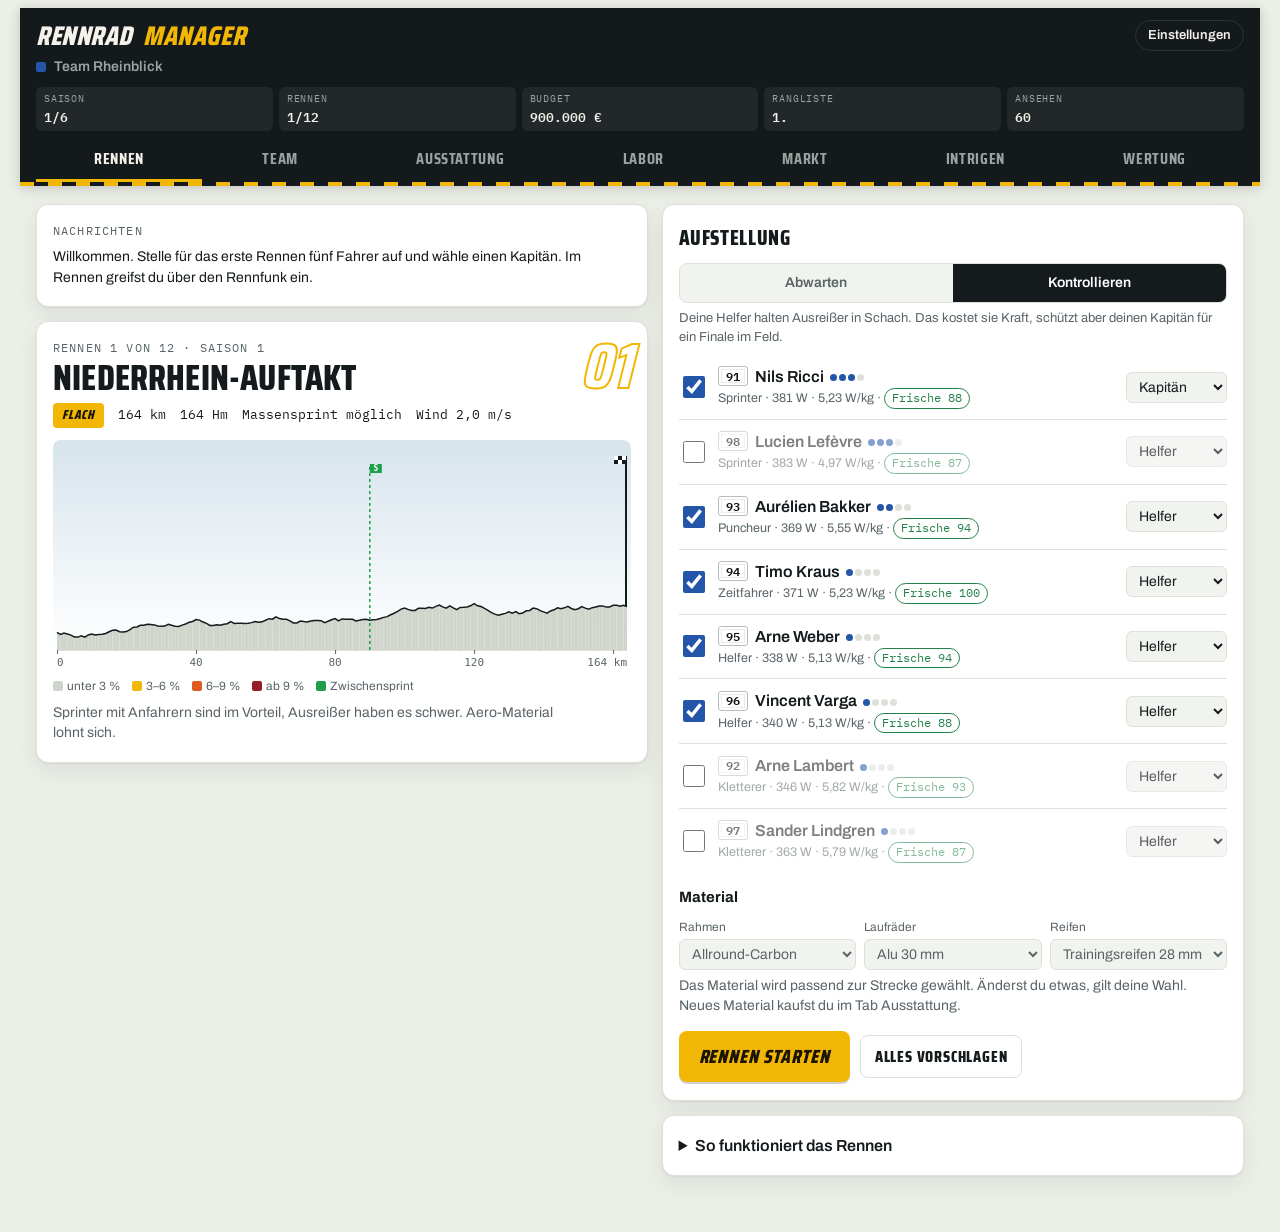
==== commit 88cdab46: "iPad-Layout, Zielsequenzen, kompakteres Ergebnis mit Gesamtwertung Co-Authored-By: Claude Opus 5.5 <" ====
--- a/index.html
+++ b/index.html
@@ -279,6 +279,46 @@
   .stats{grid-template-columns:repeat(3,minmax(0,1fr))}
   .leaders{grid-template-columns:1fr}
 }
+/* Breite Bildschirme (iPad, Desktop) */
+.cols{display:grid;gap:14px}
+.cols>div{display:flex;flex-direction:column;gap:14px;min-width:0}
+.grid2{display:flex;flex-direction:column;gap:14px}
+.rgrid{display:flex;flex-direction:column}
+.profile.live{height:190px}
+@media (min-width:820px){
+  .app{max-width:1280px;padding-inline:28px}
+  body{font-size:16px}
+  .cols{grid-template-columns:minmax(0,1.05fr) minmax(0,1fr);align-items:start}
+  .grid2{display:grid;grid-template-columns:minmax(0,1fr) minmax(0,1fr);align-items:start}
+  .rgrid{display:grid;grid-template-columns:minmax(0,1fr) minmax(0,1fr);column-gap:28px}
+  .rgrid .rcard:nth-child(2){border-top:0;padding-top:0}
+  .profile{height:230px}
+  .profile.live{height:260px}
+  .stats{grid-template-columns:repeat(5,minmax(0,1fr))}
+}
+/* Podium kompakt mit großen Namen */
+.podium{margin:12px 0 4px}
+.pod .pn{font-size:16px;white-space:normal;line-height:1.15;display:-webkit-box;-webkit-line-clamp:2;-webkit-box-orient:vertical}
+.pod.p1 .pn{font-size:18px}
+.pod .pb{margin-bottom:2px}
+.pod .block{font-size:22px;padding-top:3px}
+.pod.p1 .block{height:52px}
+.pod.p2 .block{height:38px}
+.pod.p3 .block{height:28px}
+/* Zielsequenz */
+.finale{position:fixed;inset:0;z-index:50;background:rgba(8,10,12,.82);display:flex;align-items:center;justify-content:center;padding:16px}
+.fbox{width:min(1100px,100%);background:#14191C;color:#F4F2EA;border-radius:14px;overflow:hidden;box-shadow:0 20px 60px rgba(0,0,0,.5);border:1px solid #2A3236}
+.fhead>div{min-width:0}
+.fhead{display:flex;justify-content:space-between;align-items:center;gap:10px;padding:10px 14px}
+.ftitle{font-family:var(--display);font-weight:800;font-style:italic;font-size:clamp(20px,5.5vw,28px);letter-spacing:.02em;text-transform:uppercase;color:#F2B705}
+.fsub{font-family:var(--mono);font-size:11.5px;color:#9AA39F;letter-spacing:.06em;text-transform:uppercase}
+.fbtn{white-space:nowrap;font-size:14px;flex:none;background:transparent;color:#F4F2EA;border:1px solid #4A5458;border-radius:999px;padding:7px 14px;font-weight:600;cursor:pointer;min-height:40px}
+.fbtn.go{background:#F2B705;color:#1B1505;border-color:#F2B705}
+.finale canvas{display:block;width:100%;height:min(46vh,380px);background:#9CC3DA}
+.fcap{display:flex;flex-wrap:wrap;gap:6px 14px;padding:10px 14px 14px;font-size:14px;min-height:46px}
+.fcap span{white-space:nowrap}
+.fcap .me{color:#A9C4F5;font-weight:700}
+.fcap b{font-family:var(--mono);color:#F2B705;margin-right:4px}
 @media (prefers-reduced-motion:reduce){*{scroll-behavior:auto!important}.btn:active{transform:none}}
 </style>
 
@@ -1102,7 +1142,7 @@
   const ok=L.ids.length===need&&(tt||capCount===1);
   const news=G.news&&G.news.length?`<section class="card"><div class="eyebrow">Nachrichten</div><ul class="ticker" style="margin-top:8px">${G.news.map(n=>`<li style="grid-template-columns:1fr"><span class="t">${esc(n)}</span></li>`).join('')}</ul></section>`:'';
   const dos=G.dossier&&G.dossier.race===G.raceIdx?`<section class="card shade"><div class="eyebrow">Geheimdossier</div><h3 style="margin-top:4px">${esc(teamOf(G.dossier.team).name)}</h3><p class="muted" style="font-size:13px">Taktik: ${G.dossier.tactic==='kontrollieren'?'Rennen kontrollieren':'Abwarten'}</p><ul class="ticker" style="margin-top:6px">${G.dossier.lines.map(l=>`<li style="grid-template-columns:1fr"><span class="t">${esc(l)}</span></li>`).join('')}</ul></section>`:'';
-  view.innerHTML=`${news}
+  view.innerHTML=`<div class="cols"><div>${news}
   <section class="card">
     <div class="hero"><div><div class="eyebrow">Rennen ${G.raceIdx+1} von ${CAL.length} · Saison ${G.season}</div>
     <h2>${esc(race.name)}</h2></div><div class="heronum" aria-hidden="true">${pad(G.raceIdx+1)}</div></div>
@@ -1113,10 +1153,7 @@
   </section>
   ${dos}
   ${leadersHTML('Trikotträger')}
-  <section class="card">
-    <h3>Favoriten</h3>
-    <div class="rows">${field.map(f=>`<div class="row"><span class="dot" style="background:${teamOf(f.team).color}"></span><div class="who"><div class="nm">${bib(f.r)}${esc(f.r.name)}${jer(f.r.id)}</div><div class="sub">${esc(teamOf(f.team).name)} · ${ARCH[f.r.arch].label}</div></div><span class="num muted">${dec(f.r.ftp/f.r.kg,1)} W/kg</span></div>`).join('')}</div>
-  </section>
+  </div><div>
   <section class="card">
     <h3>Aufstellung</h3>
     ${tt?'<p class="hint" style="margin-top:0">Im Zeitfahren fährt jeder für sich. Wähle deine fünf schnellsten Fahrer. Im Rennen steuerst du über Funk die Krafteinteilung.</p>':`
@@ -1144,8 +1181,123 @@
   <section class="card"><details><summary>So funktioniert das Rennen</summary>
     <p>Das Feld fährt ein Tempo, das sich nach Steigung und Rennphase richtet. Jeder Fahrer braucht dafür eine bestimmte Leistung, abhängig von Gewicht, Material, Windschatten und Steigung. Liegt sie über seiner Dauerleistung, leert sich sein Akku. Ist der leer, verliert er den Anschluss.</p>
     <p>Über den Rennfunk gibst du live Anweisungen: Tempo machen, Kräfte sparen, attackieren, auf den Kapitän warten oder einen Sprintzug bilden. An wichtigen Stellen hält das Rennen an, damit du reagieren kannst. Das lässt sich in den Einstellungen abschalten.</p>
-    <p>Zwischen den Rennen trainieren deine Fahrer. Wer nicht fährt, erholt sich. Hohe Ermüdung kostet Form.</p></details></section>`;
+    <p>Zwischen den Rennen trainieren deine Fahrer. Wer nicht fährt, erholt sich. Hohe Ermüdung kostet Form.</p></details></section></div></div>`;
   drawProfile(document.getElementById('prof'),course,null,null,tt?-1:Math.round(course.total*0.55));
+}
+
+// ---------- Zielsequenz ----------
+function finaleThen(cb){
+  const L=G.last;if(!L||G.settings.finale===false){cb();return}
+  const race=CAL[L.idx];if(race.finish==='tt'){cb();return}
+  const mineIn=L.res.some((o,i)=>o.team==='me'&&(i<20||o.gap<=40));
+  if(!mineIn){cb();return}
+  showFinale(cb);
+}
+function showFinale(cb){
+  const L=G.last,race=CAL[L.idx],res=L.res;if(!res.length){cb();return}
+  const kind=res[1]&&res[1].gap>=5?'solo':race.finish;
+  const TITLE={solo:'Solo zum Sieg',sprint:'Schlusssprint',hill:'Ankunft bergauf',mountain:'Bergankunft'}[kind]||'Zielankunft';
+  const v=race.finish==='mountain'?5.6:race.finish==='hill'?9:16.5;
+  // Auswahl: Spitze plus eigene Fahrer
+  const sel=res.map((o,i)=>({o,i})).filter(x=>x.i<24||(x.o.team==='me'&&x.o.gap<=45)).slice(0,34);
+  let prevGap=-9,k=0;
+  const riders=sel.map(({o,i})=>{if(o.gap-prevGap<1)k++;else k=0;prevGap=o.gap;const r=R(G,o.id)||{name:'?',id:'r0'};
+    const tie=k*(v>12?0.12:0.25);
+    return {id:o.id,pos:i+1,name:r.name,last:r.name.split(' ').slice(-1)[0],bib:String(r.id).replace(/\D/g,''),team:o.team,col:(c=>c&&c.startsWith('var(')?css(c.slice(4,-1)):(c||'#888'))(teamOf(o.team).color),me:o.team==='me',
+      ft:o.gap+tie,lane:0,jit:(Math.random()*2-1),off:(o.gap<1?(Math.random()*24-15):0),done:false}});
+  // Spuren verteilen, eigene Fahrer gut sichtbar
+  riders.forEach((r,i)=>r.lane=r.me?1+(i%3):(i*5+3)%7);
+  const D=1000,showM=v>12?320:v>8?260:200,W=showM/v;
+  const lastFt=Math.max(...riders.map(r=>r.ft));const myMax=Math.max(0,...riders.filter(r=>r.me).map(r=>r.ft));const endTau=W+Math.max(Math.min(lastFt,6),myMax)+1.2;
+  const ov=document.createElement('div');ov.className='finale';ov.setAttribute('role','dialog');ov.setAttribute('aria-label','Zielsequenz');
+  ov.innerHTML=`<div class="fbox"><div class="fhead"><div><div class="fsub">${esc(race.name)} · letzte ${showM} m</div><div class="ftitle">${TITLE}</div></div><button class="fbtn" id="fskip">Überspringen</button></div><canvas id="fcv"></canvas><div class="fcap" id="fcap" aria-live="polite"><span class="muted">Die letzten Meter …</span></div></div>`;
+  document.body.appendChild(ov);
+  const cv=ov.querySelector('#fcv'),cap=ov.querySelector('#fcap'),btn=ov.querySelector('#fskip');
+  let raf2=0,closed=false;const finished=[];
+  const close=()=>{if(closed)return;closed=true;cancelAnimationFrame(raf2);document.removeEventListener('keydown',kd);ov.remove();cb()};
+  const kd=e=>{if(e.key==='Escape')close()};document.addEventListener('keydown',kd);
+  btn.onclick=close;
+  const crowd=Array.from({length:240},(_,i)=>({x:i*9+Math.random()*6,c:['#D7262E','#F2B705','#2356A8','#FFFFFF','#1E9E4A','#F08A24','#7A4FD6'][Math.floor(Math.random()*7)],h:Math.random()}));
+  let tau=0,last=performance.now();
+  const sm=x=>x<=0?0:x>=1?1:x*x*(3-2*x);
+  const posAt=(r,t)=>{let x=D-v*(r.ft+W-t);if(r.off){x+=r.off*(1-sm((t/W-0.45)/0.47))}x+=r.jit*0.6*Math.sin(t*1.3+r.lane);return x};
+  function frame(now){
+    const dt=Math.min(0.05,(now-last)/1000);last=now;
+    const leaderDone=tau>=W;const rate=(W/7)*(leaderDone?2.4:1);tau+=dt*rate;
+    const dpr=window.devicePixelRatio||1,Wd=cv.clientWidth,H=cv.clientHeight;if(cv.width!==Math.round(Wd*dpr)){cv.width=Math.round(Wd*dpr);cv.height=Math.round(H*dpr)}
+    const c=cv.getContext('2d');c.setTransform(dpr,0,0,dpr,0,0);
+    const scale=Math.max(4.2,Math.min(9,Wd/72));const sc=Math.max(1,Math.min(1.7,Wd/520));
+    const xs=riders.map(r=>posAt(r,tau));const lead=Math.max(...xs);
+    const camX=Math.min(lead,D+14)-Wd*0.7/scale;
+    const SX=x=>(x-camX)*scale;
+    // Himmel und Hintergrund
+    const g=c.createLinearGradient(0,0,0,H);g.addColorStop(0,'#7FB2D6');g.addColorStop(1,'#D9E8EF');c.fillStyle=g;c.fillRect(0,0,Wd,H);
+    const hy=H*0.36;c.fillStyle=race.finish==='mountain'?'#6E8A7B':'#8FB08A';
+    c.beginPath();c.moveTo(0,hy);for(let i=0;i<=Wd;i+=20){const wx=i+camX*scale*0.15;c.lineTo(i,hy-(race.finish==='mountain'?40:14)*(0.5+0.5*Math.sin(wx/(race.finish==='mountain'?90:160))))}c.lineTo(Wd,hy+30);c.lineTo(0,hy+30);c.fill();
+    // Absperrung mit Publikum
+    const by=H*0.40,bh=H*0.13;c.fillStyle='#5E6A6E';c.fillRect(0,by,Wd,bh);
+    crowd.forEach(p=>{const x=((p.x-camX*scale*0.85)%(Wd+60)+Wd+60)%(Wd+60)-30;c.fillStyle=p.c;c.beginPath();c.arc(x,by-4-p.h*6,4.2,0,Math.PI*2);c.fill();c.fillStyle='#E8C9A6';c.beginPath();c.arc(x,by-11-p.h*6,3,0,Math.PI*2);c.fill()});
+    c.fillStyle='#F4F2EA';c.fillRect(0,by+bh*0.25,Wd,bh*0.3);
+    c.fillStyle='#14191C';c.font=`800 ${Math.round(bh*0.26)}px ${css('--display')}`;c.textBaseline='middle';
+    for(let m=Math.floor(camX/40)*40;m<camX+Wd/scale+40;m+=40){const x=SX(m);c.fillText(m%80===0?'RENNRAD MANAGER':'ALLEZ · ALLEZ',x,by+bh*0.4)}
+    // Straße
+    const ry=by+bh,rh=H-ry;c.fillStyle='#3B4044';c.fillRect(0,ry,Wd,rh);
+    c.fillStyle='rgba(255,255,255,.55)';for(let m=Math.floor(camX/6)*6;m<camX+Wd/scale;m+=6){c.fillRect(SX(m),ry+rh*0.52,scale*3,2)}
+    // Distanztafeln
+    [200,100,50].forEach(d=>{const x=SX(D-d);if(x<-40||x>Wd+40)return;c.fillStyle='#FFFFFF';c.fillRect(x-14,by-30,32,20);c.fillStyle='#D7262E';c.font=`700 12px ${css('--mono')}`;c.textAlign='center';c.fillText(d+' m',x+2,by-20);c.textAlign='left'});
+    // Ziel
+    const fx=SX(D);if(fx>-30&&fx<Wd+30){
+      for(let j=0;j<Math.ceil(rh/6);j++)for(let q=0;q<2;q++){c.fillStyle=(j+q)%2?'#111':'#FFF';c.fillRect(fx+q*6,ry+j*6,6,6)}
+      c.fillStyle='#DADDD8';c.fillRect(fx-2,32,5,ry-32);c.fillRect(fx+scale*14,32,5,ry-32);
+      c.fillStyle='#F2B705';c.fillRect(fx-2,32,scale*14+7,26);c.fillStyle='#14191C';c.font=`800 18px ${css('--display')}`;c.textAlign='center';c.fillText('ZIEL',fx+scale*7+2,45);c.textAlign='left'}
+    // Fahrer
+    const order=riders.map((r,i)=>({r,x:xs[i]})).sort((a,b)=>a.r.lane-b.r.lane);
+    order.forEach(({r,x})=>{const sx=SX(x);if(sx<-40||sx>Wd+40)return;const sy=ry+rh*0.22+r.lane*(rh*0.62/7);drawRider(c,sx,sy,r.col,sc,x*0.9,r.me)});
+    const placed=[];order.filter(o=>o.r.me&&o.x<D+2).sort((a,b)=>b.x-a.x).forEach(({r,x})=>{const sx=SX(x);const sy=ry+rh*0.22+r.lane*(rh*0.62/7);
+      const lbl=`${r.bib} ${r.last}`;c.font=`700 ${Math.round(12*sc)}px ${css('--body')}`;const w=c.measureText(lbl).width+12;
+      let lx=Math.max(4,Math.min(Wd-w-4,sx-w/2)),ly=sy-34*sc-20;
+      if(sx<-10){lx=4}else if(sx>Wd+10){lx=Wd-w-4}
+      const hh=18*sc+3;for(let k=0;k<3&&placed.some(p=>lx<p[0]+p[2]&&lx+w>p[0]&&Math.abs(ly-p[1])<hh);k++)ly-=hh;placed.push([lx,ly,w]);
+      c.fillStyle=r.col;c.beginPath();c.roundRect?c.roundRect(lx,ly,w,18*sc,5):c.rect(lx,ly,w,18*sc);c.fill();c.strokeStyle='#FFFFFF';c.lineWidth=1.5;c.stroke();
+      if(sx>=-10&&sx<=Wd+10){c.beginPath();c.moveTo(sx-4,ly+18*sc);c.lineTo(sx+4,ly+18*sc);c.lineTo(sx,ly+18*sc+6);c.fill()}
+      c.fillStyle='#FFFFFF';c.textBaseline='middle';c.fillText(lbl,lx+6,ly+9*sc+0.5);
+      if(sx<-10||sx>Wd+10){c.fillStyle='#FFFFFF';c.font=`600 11px ${css('--mono')}`;c.fillText(sx<0?'◀ '+fmtGapShort(D-x,v):'▶',lx+w+4,ly+9*sc)}});
+    // Übersichtsleiste
+    const bx=10,bw=Wd-20,byy=10;c.fillStyle='rgba(20,25,28,.55)';c.fillRect(bx,byy,bw,14);
+    const span=showM;riders.forEach((r,i)=>{const d=D-xs[i];if(d<-5)return;const px=bx+bw*(1-Math.min(1,Math.max(0,d)/span));c.fillStyle=r.me?r.col:'rgba(255,255,255,.75)';c.fillRect(px-(r.me?2.5:1.5),byy+(r.me?1:3),r.me?5:3,r.me?12:8)});
+    c.fillStyle='#F2B705';c.fillRect(bx+bw-2,byy-2,3,18);
+    // Zieleinläufe
+    riders.forEach((r,i)=>{if(!r.done&&xs[i]>=D){r.done=true;finished.push(r)}});
+    finished.sort((a,b)=>a.pos-b.pos);
+    const show=finished.filter(r=>r.pos<=3||r.me).slice(0,7);
+    const html=show.map(r=>`<span class="${r.me?'me':''}"><b>${r.pos}.</b>${esc(r.name)}</span>`).join('');
+    if(cap.dataset.h!==html){cap.dataset.h=html;cap.innerHTML=html||'<span class="muted">Die letzten Meter …</span>'}
+    if(tau>=endTau||riders.every(r=>r.done)){btn.textContent='Zum Ergebnis';btn.className='fbtn go';btn.focus();return}
+    raf2=requestAnimationFrame(frame);
+  }
+  raf2=requestAnimationFrame(t=>{last=t;frame(t)});
+}
+const fmtGapShort=(m,v)=>'+'+Math.max(1,Math.round(m/v))+' s';
+function drawRider(c,x,y,col,sc,ph,me){
+  const s=sc;c.lineCap='round';c.lineJoin='round';
+  const wr=6.5*s,rx=x-10*s,fxw=x+10*s,bb={x:x-1*s,y:y-1*s},hip={x:x-4*s,y:y-13*s},sh={x:x+5*s,y:y-19*s},bar={x:x+9*s,y:y-13*s},head={x:x+9*s,y:y-23*s};
+  // Räder
+  c.strokeStyle='#121516';c.lineWidth=2*s;[rx,fxw].forEach(wx=>{c.beginPath();c.arc(wx,y,wr,0,Math.PI*2);c.stroke()});
+  // hinteres Bein
+  const leg=(a,shade)=>{const px=bb.x+Math.cos(a)*3.6*s,py=bb.y+Math.sin(a)*3.6*s;const kx=(hip.x+px)/2+4*s,ky=(hip.y+py)/2-2*s;
+    c.strokeStyle=shade;c.lineWidth=3*s;c.beginPath();c.moveTo(hip.x,hip.y);c.lineTo(kx,ky);c.lineTo(px,py);c.stroke()};
+  leg(ph+Math.PI,'#2A2A2A');
+  // Rahmen
+  c.strokeStyle=me?'#FFFFFF':'#C9CDD0';c.lineWidth=1.8*s;c.beginPath();c.moveTo(rx,y);c.lineTo(bb.x,bb.y);c.lineTo(fxw,y);c.moveTo(bb.x,bb.y);c.lineTo(hip.x+1*s,hip.y+2*s);c.lineTo(bar.x-1*s,bar.y+1*s);c.lineTo(fxw,y);c.stroke();
+  // Körper im Trikot
+  if(me){c.strokeStyle='#FFFFFF';c.lineWidth=8.5*s;c.beginPath();c.moveTo(hip.x,hip.y);c.lineTo(sh.x,sh.y);c.stroke()}
+  c.strokeStyle=col;c.lineWidth=6*s;c.beginPath();c.moveTo(hip.x,hip.y);c.lineTo(sh.x,sh.y);c.stroke();
+  c.lineWidth=2.6*s;c.beginPath();c.moveTo(sh.x,sh.y);c.lineTo(bar.x,bar.y);c.stroke();
+  // vorderes Bein
+  leg(ph,'#111');
+  // Kopf mit Helm
+  c.fillStyle='#E8C9A6';c.beginPath();c.arc(head.x,head.y+1*s,2.6*s,0,Math.PI*2);c.fill();
+  c.fillStyle=col;c.beginPath();c.ellipse(head.x-0.5*s,head.y-0.6*s,3.8*s,2.6*s,-0.2,Math.PI,2*Math.PI);c.fill();
 }
 
 function startLive(){startRaceState(G);save();render();loop()}
@@ -1161,23 +1313,23 @@
     if(st.pause)acc=0;
     if(stepped){if(st.i%10===0||st.pause||st.done)save();if(tab==='rennen')updateLive()}
   }
-  if(st.done){setTimeout(()=>{if(G.phase==='live'&&G.live&&G.live.done){applyResults(G);save();tab='rennen';render();window.scrollTo(0,0)}},1100);return}
+  if(st.done){setTimeout(()=>{if(G.phase==='live'&&G.live&&G.live.done){applyResults(G);save();tab='rennen';finaleThen(()=>{render();window.scrollTo(0,0)})}},1100);return}
   raf=requestAnimationFrame(tick);
 }
-function skipToEnd(){const st=G.live,course=courseFor(G,st.idx),race=CAL[st.idx];st.pause=null;while(!st.done)stepRace(st,course,race,false);applyResults(G);save();render();window.scrollTo(0,0)}
+function skipToEnd(){const st=G.live,course=courseFor(G,st.idx),race=CAL[st.idx];st.pause=null;while(!st.done)stepRace(st,course,race,false);applyResults(G);save();finaleThen(()=>{render();window.scrollTo(0,0)})}
 function renderLive(){
   const st=G.live,race=CAL[st.idx];const sp=st.speed||G.settings.speed;
   view.innerHTML=`<section class="card">
     <div class="eyebrow">Live · Rennen ${st.idx+1}</div><h2 style="font-size:28px">${esc(race.name)}</h2>
     <div style="display:flex;justify-content:space-between;align-items:end;gap:10px;flex-wrap:wrap;margin-bottom:6px"><div><div class="kmbig num" id="lkm"></div><div class="muted num" style="font-size:12.5px;margin-top:2px" id="lnext"></div></div>
     <div class="ctrl" role="group" aria-label="Renntempo">${Object.keys(SPEEDS).map(k=>`<button data-act="spd" data-v="${k}" aria-pressed="${sp===k}">${SPEED_LABEL[k]}</button>`).join('')}<button data-act="hold" id="holdbtn">${st.hold?'Weiter':'Pause'}</button><button data-act="skip">Zum Ziel</button></div></div>
-    <canvas class="profile" id="lprof" style="height:190px" aria-label="Rennverlauf"></canvas></section>
-    <section class="ardoise"><div class="ardhead">Ardoise</div>
+    <canvas class="profile live" id="lprof" aria-label="Rennverlauf"></canvas></section>
+    <div class="cols"><div><section class="ardoise"><div class="ardhead">Ardoise</div>
       <div class="ardsub">Rennverlauf</div><ul class="ardlog" id="lnews" aria-live="polite"></ul>
       <details class="ardmore"><summary>Ganzen Rennverlauf zeigen</summary><ul class="ardlog" id="lticker"></ul></details>
-      <div class="ardsub">Abstände · wo dein Team fährt</div><div class="groups" id="lgroups"></div></section>
-    <div id="lradio"></div>
-    <section class="card"><h3>Rennfunk</h3><div class="orders" id="lorders"></div></section>`;
+      <div class="ardsub">Abstände · wo dein Team fährt</div><div class="groups" id="lgroups"></div></section></div>
+    <div><div id="lradio"></div>
+    <section class="card"><h3>Rennfunk</h3><div class="orders" id="lorders"></div></section></div></div>`;
   updateLive();
 }
 function setIf(id,html){if(liveSig[id]===html)return;liveSig[id]=html;const el=document.getElementById(id);if(el)el.innerHTML=html}
@@ -1216,24 +1368,30 @@
 function renderResult(){
   const L=G.last,race=CAL[L.idx];const res=L.res;const myBest=res.findIndex(o=>o.team==='me');
   const nameOf=id=>(R(G,id)||{}).name||'–';const roleOf=id=>(L.entries.find(e=>e.id===id)||{}).role;
-  const rowsTop=res.slice(0,15);const mineBelow=res.map((o,i)=>({o,i})).filter(x=>x.i>=15&&x.o.team==='me');
+  const rowsTop=res.slice(0,10);const mineBelow=res.map((o,i)=>({o,i})).filter(x=>x.i>=10&&x.o.team==='me');
   const tr=(o,i)=>`<tr class="${o.team==='me'?'me':''}"><td class="pos">${i+1}</td><td><div style="font-weight:600">${R(G,o.id)?bib(R(G,o.id)):''}${esc(nameOf(o.id))}${jer(o.id)}${o.team==='me'&&roleOf(o.id)==='kapitaen'?' <span class="pill">Kapitän</span>':''}</div><div class="muted" style="font-size:12.5px"><span class="dot" style="background:${teamOf(o.team).color}"></span>${esc(tName(o.team))}</div></td><td class="r num">${i===0?fmtT(o.t):fmtGap(o.gap)}</td><td class="r num">${L.pts[o.id]||''}</td></tr>`;
+  const gt=G.cls&&G.cls.races?gcTable(G):[];const g0=gt[0]?gt[0].t:0;
+  const gMine=gt.map((x,i)=>({x,i})).filter(o=>o.i>=10&&(R(G,o.x.id)||{}).team==='me').slice(0,3);
+  const gtr=({x,i})=>{const r=R(G,x.id);return `<tr class="${r.team==='me'?'me':''} ${i===0?'lead':''}"><td class="pos">${i+1}</td><td><div style="font-weight:600">${bib(r)}${esc(r.name)}${i===0?jersey('gc'):''}</div><div class="muted" style="font-size:12.5px">${r.team?`<span class="dot" style="background:${teamOf(r.team).color}"></span>${esc(tName(r.team))}`:''}</div></td><td class="r num">${i===0?'führt':'+'+fmtT(x.t-g0)}</td></tr>`};
   view.innerHTML=`<section class="card">
     <div class="eyebrow">Ergebnis · Rennen ${L.idx+1}</div><h2>${esc(race.name)}</h2>
-    <div class="summary" style="margin-top:10px">
+    <div class="podium">${[1,0,2].map(i=>{const o=res[i];if(!o)return '<div></div>';const r=R(G,o.id);return `<div class="pod p${i+1} ${o.team==='me'?'mine':''}">${r?`<div class="pb">${bib(r)}</div>`:''}<div class="pn">${esc(nameOf(o.id))}</div><div class="pt"><span class="dot" style="background:${teamOf(o.team).color}"></span>${esc(tName(o.team))}</div><div class="pt num">${i===0?fmtT(o.t):fmtGap(o.gap)}</div><div class="block">${i+1}</div></div>`}).join('')}</div>
+    <div class="summary" style="margin-top:14px">
       <div><b>${myBest<0?'–':myBest+1+'.'}</b><span>bestes Ergebnis${myBest<0?'':' · '+esc(nameOf(res[myBest].id))}</span></div>
       <div><b>${L.myPts}</b><span>Punkte für dein Team</span></div>
       <div><b class="num" style="font-size:20px">${eur(L.prize+L.sponsor-L.sal)}</b><span>Preisgeld + Sponsor − Gehälter und Betrieb</span></div>
     </div>
-    <div class="podium">${[1,0,2].map(i=>{const o=res[i];if(!o)return '<div></div>';return `<div class="pod p${i+1} ${o.team==='me'?'mine':''}"><div class="pn">${esc(nameOf(o.id))}</div><div class="pt"><span class="dot" style="background:${teamOf(o.team).color}"></span>${esc(tName(o.team))}</div><div class="pt num">${i===0?fmtT(o.t):fmtGap(o.gap)}</div><div class="block">${i+1}</div></div>`}).join('')}</div></section>
-    ${leadersHTML('Trikots nach dem Rennen')}
+    <div class="actions"><button class="btn" data-act="next">${L.idx+1>=CAL.length?'Zur Saisonbilanz':'Weiter zum nächsten Rennen'}</button><button class="btn ghost" data-act="tab" data-v="team">Training einstellen</button>${race.finish!=='tt'?'<button class="btn ghost" data-act="replay">Zielsequenz ansehen</button>':''}</div></section>
     ${G.afterNews&&G.afterNews.length?`<section class="card shade"><div class="eyebrow">Nach dem Rennen</div><ul class="ticker" style="margin-top:8px">${G.afterNews.map(n=>`<li style="grid-template-columns:1fr"><span class="t">${esc(n)}</span></li>`).join('')}</ul></section>`:''}
+    <div class="cols"><div>
     <section class="card"><h3>Ergebnisliste</h3><div class="tablewrap"><table><thead><tr><th>Pl.</th><th>Fahrer</th><th class="r">Zeit</th><th class="r">Pkt.</th></tr></thead><tbody>
     ${rowsTop.map((o,i)=>tr(o,i)).join('')}${mineBelow.map(x=>tr(x.o,x.i)).join('')}
     ${L.dnf.filter(o=>o.team==='me').map(o=>`<tr class="me"><td class="pos">–</td><td><div style="font-weight:600">${esc(nameOf(o.id))}</div><div class="muted" style="font-size:12.5px">aufgegeben</div></td><td></td><td></td></tr>`).join('')}
-    </tbody></table></div></section>
-    <section class="card"><h3>Rennverlauf</h3><ul class="ticker">${L.events.map(e=>`<li class="${e.me?'me':''} ${e.funk?'funk':''}"><span class="k">km ${e.km}</span><span class="t">${esc(e.txt)}</span></li>`).join('')}</ul>
-    <div class="actions"><button class="btn" data-act="next">${L.idx+1>=CAL.length?'Zur Saisonbilanz':'Weiter zum nächsten Rennen'}</button><button class="btn ghost" data-act="tab" data-v="team">Training einstellen</button></div></section>`;
+    </tbody></table></div></section></div><div>
+    <section class="card"><h3 style="display:flex;align-items:center;gap:6px">${jersey('gc',22)} Gesamtwertung</h3>${gt.length?`<div class="tablewrap"><table><thead><tr><th>Pl.</th><th>Fahrer</th><th class="r">Rückstand</th></tr></thead><tbody>
+    ${gt.slice(0,10).map((x,i)=>gtr({x,i})).join('')}${gMine.map(gtr).join('')}</tbody></table></div>`:'<p class="muted">Noch keine Wertung.</p>'}</section>
+    ${leadersHTML('Trikots nach dem Rennen')}
+    </div></div>`;
 }
 function renderSeasonEnd(){
   if(G.season>=G.maxSeasons){
@@ -1259,7 +1417,7 @@
   view.innerHTML=`<section class="card"><div class="eyebrow">Kader · ${rs.length} von 10 Fahrern</div><h2>${esc(G.teamName)}</h2>
     <p class="hint" style="margin-top:0">Gehälter pro Saison: <span class="num">${eur(sal)}</span>. Das Training wirkt nach jedem Rennen. Schwelle hebt die Dauerleistung, Sprint die Spitzenleistung, Antritt die Kraft für kurze Anstiege. Grundlage stärkt die Ausdauer und senkt die Ermüdung etwas, Erholung senkt sie deutlich.</p>
     <div class="actions"><button class="btn small" data-act="trainsuggest">Training für alle vorschlagen</button></div></section>
-  <section class="card">${rs.map(r=>{const k=skills(r);return `<div class="rcard">
+  <section class="card"><div class="rgrid">${rs.map(r=>{const k=skills(r);return `<div class="rcard">
     <div class="rhead"><div class="nm">${bib(r)}${esc(r.name)}${jer(r.id)}</div><div class="num muted" style="font-size:13px">${r.age} J. · ${ARCH[r.arch].label} · Stärke ${ovr(r)}</div></div>
     <div class="num" style="font-size:13px">${r.ftp} W FTP · ${dec(r.kg,1)} kg · ${dec(r.ftp/r.kg,2)} W/kg · Sprint ${r.sprint} W · ${freshPill(r)}${novPill(r)}${r.sport?` · <span class="pill">aus dem ${esc(r.sport)}</span>`:''}</div>
     <div class="bars">${bar('Berg',k.berg)}${bar('Hügel',k.hill)}${bar('Sprint',k.sprint)}${bar('ZF',k.zf)}${bar('Ausd.',k.aus)}</div>
@@ -1268,14 +1426,14 @@
       ${confirmKey==='sell-'+r.id?`<span style="display:flex;gap:6px;align-items:center;font-size:13px;flex-wrap:wrap">Für ${eur(value(r)*0.85)} verkaufen? <button class="btn danger" data-act="sellok" data-id="${r.id}">Ja</button><button class="btn ghost small" data-act="cancel">Nein</button></span>`
       :`<button class="btn ghost small" data-act="sell" data-id="${r.id}" ${rs.length<=6?'disabled':''}>Verkaufen · ${eur(value(r)*0.85)}</button>`}</div>
     ${trainWhy[r.id]?`<div class="why">${esc(TRAIN[r.train])}, weil ${esc(trainWhy[r.id])}.</div>`:''}
-  </div>`}).join('')}${rs.length<=6?'<p class="hint">Mindestens 6 Fahrer müssen im Kader bleiben.</p>':''}</section>`;
+  </div>`}).join('')}</div>${rs.length<=6?'<p class="hint">Mindestens 6 Fahrer müssen im Kader bleiben.</p>':''}</section>`;
 }
 
 function subNav(){return `<div class="seg subnav" role="group" aria-label="Bereich"><button data-act="sub" data-v="material" aria-pressed="${sub==='material'}">Material</button><button data-act="sub" data-v="infra" aria-pressed="${sub==='infra'}">Infrastruktur</button></div>`}
 function renderInfra(){
   view.innerHTML=`${subNav()}<section class="card"><div class="eyebrow">Infrastruktur · Budget ${eur(G.budget)}</div><h2>Betrieb</h2>
     <p class="hint" style="margin-top:0">Ausbauten kosten einmalig und danach laufend pro Rennen. Betrieb und Labor kosten dich aktuell ${eur(infraCost(G))} pro Rennen.</p></section>
-  ${INFRA_KEYS.map(k=>{const I=INFRA[k],lv=G.infra[k];return `<section class="card"><h3>${I.label}</h3>${I.levels.map((L,i)=>`<div class="eqitem"><div><div style="font-weight:600">${L.name}${i===lv?'<span class="tag on">aktuell</span>':i<lv?'<span class="tag">ersetzt</span>':''}</div><div class="d">${L.d}${L.cost?` Laufend ${eur(L.cost)} pro Rennen.`:''}</div></div>${i===lv+1?`<button class="btn small" data-act="infrabuy" data-k="${k}" ${G.budget>=L.price?'':'disabled'}>${eur(L.price)}</button>`:''}</div>`).join('')}</section>`}).join('')}`;
+  <div class="grid2">${INFRA_KEYS.map(k=>{const I=INFRA[k],lv=G.infra[k];return `<section class="card"><h3>${I.label}</h3>${I.levels.map((L,i)=>`<div class="eqitem"><div><div style="font-weight:600">${L.name}${i===lv?'<span class="tag on">aktuell</span>':i<lv?'<span class="tag">ersetzt</span>':''}</div><div class="d">${L.d}${L.cost?` Laufend ${eur(L.cost)} pro Rennen.`:''}</div></div>${i===lv+1?`<button class="btn small" data-act="infrabuy" data-k="${k}" ${G.budget>=L.price?'':'disabled'}>${eur(L.price)}</button>`:''}</div>`).join('')}</section>`}).join('')}</div>`;
 }
 function renderLabor(){
   const lab=G.lab,lv=lab.level,L=LAB_LEVELS[lv],next=LAB_LEVELS[lv+1];
@@ -1293,9 +1451,9 @@
   view.innerHTML=`${subNav()}<section class="card"><div class="eyebrow">Material · Budget ${eur(G.budget)}</div><h2>Räder und Ausstattung</h2>
     <p class="hint" style="margin-top:0">Gekauftes Material gehört dem ganzen Team. Leichtes Material hilft am Berg, Aerodynamik im Flachen und im Sprint, die richtigen Reifen auf Pflaster. Die gegnerischen Topteams fahren bereits gutes Material.</p>
     <div class="setrow" style="margin-top:12px"><label class="checkline"><input type="checkbox" class="chk" data-act="eqauto" ${G.equip.auto?'checked':''}> <span><span class="lbl">Material automatisch wählen</span><br><span class="muted" style="font-size:13px">Vor jedem Rennen wird das beste vorhandene Material für die Strecke genommen.</span></span></label></div></section>
-  ${EQ_CATS.map(cat=>`<section class="card"><h3>${EQUIP[cat].label}</h3>${Object.entries(EQUIP[cat].items).map(([k,it])=>{const own=G.equip.owned[cat].includes(k);const sel=G.equip.sel[cat]===k;
+  <div class="grid2">${EQ_CATS.map(cat=>`<section class="card"><h3>${EQUIP[cat].label}</h3>${Object.entries(EQUIP[cat].items).map(([k,it])=>{const own=G.equip.owned[cat].includes(k);const sel=G.equip.sel[cat]===k;
     return `<div class="eqitem"><div><div style="font-weight:600">${it.name}${sel?'<span class="tag on">im Einsatz</span>':own?'<span class="tag">vorhanden</span>':''}</div><div class="d">${it.d}</div></div>
-    ${own?(sel?'':`<button class="btn ghost small" data-act="eqpick" data-cat="${cat}" data-k="${k}">Einsetzen</button>`):`<button class="btn small" data-act="eqbuy" data-cat="${cat}" data-k="${k}" ${G.budget>=it.price?'':'disabled'}>${eur(it.price)}</button>`}</div>`}).join('')}</section>`).join('')}
+    ${own?(sel?'':`<button class="btn ghost small" data-act="eqpick" data-cat="${cat}" data-k="${k}">Einsetzen</button>`):`<button class="btn small" data-act="eqbuy" data-cat="${cat}" data-k="${k}" ${G.budget>=it.price?'':'disabled'}>${eur(it.price)}</button>`}</div>`}).join('')}</section>`).join('')}</div>
   <section class="card"><p class="hint" style="margin-top:0">Nächstes Rennen: ${esc(race.name)}, ${TYPE_LABEL[race.type]}.${race.wind>3?' Starker Wind angesagt, tiefe Felgen kosten dort Kraft.':''}</p></section>`;
 }
 
@@ -1309,7 +1467,7 @@
   view.innerHTML=`<section class="card"><div class="eyebrow">Transfermarkt · Kader ${n} von 10</div><h2>Fahrer holen</h2>
     <p class="hint" style="margin-top:0">Freie Fahrer kosten nur die Ablöse. Profis anderer Teams kannst du abwerben, das ist teurer und klappt nicht immer. Alle drei Rennen ändert sich das Angebot.</p>
     ${G.flash&&G.flash.tab==='markt'?`<p class="flash" style="margin-top:10px">${esc(G.flash.txt)}</p>`:''}</section>
-    <section class="card"><h3>Quereinsteiger</h3><p class="hint" style="margin-top:0">Athleten aus anderen Sportarten kosten nur ein Handgeld und verdienen in der ersten Saison 30.000 €. Wie gut sie wirklich sind, zeigt sich erst nach der Unterschrift. Ein Scout macht die Berichte genauer. In den ersten Rennen stürzen sie häufiger und fahren ungeschickt im Feld.</p>
+    <div class="grid2"><section class="card"><h3>Quereinsteiger</h3><p class="hint" style="margin-top:0">Athleten aus anderen Sportarten kosten nur ein Handgeld und verdienen in der ersten Saison 30.000 €. Wie gut sie wirklich sind, zeigt sich erst nach der Unterschrift. Ein Scout macht die Berichte genauer. In den ersten Rennen stürzen sie häufiger und fahren ungeschickt im Feld.</p>
     ${(()=>{const cross=(G.cross||[]).map(id=>R(G,id)).filter(r=>r&&r.team===null);return cross.length?cross.map(r=>`<div class="rcard"><div class="rhead"><div class="nm">${esc(r.name)}</div><div class="num muted" style="font-size:13px">${r.age} J. · ${esc(r.sport)} · ${dec(r.kg,1)} kg</div></div>
       <div class="bars">${['berg','hill','sprint','zf','aus'].map((s,i)=>`<div class="bar">${['Berg','Hügel','Sprint','ZF','Ausd.'][i]} <b>${r.scout[s][0]}–${r.scout[s][1]}</b><div class="track"><div class="fill range" style="margin-left:${r.scout[s][0]}%;width:${Math.max(2,r.scout[s][1]-r.scout[s][0])}%"></div></div></div>`).join('')}</div>
       <div class="rfoot"><span class="num" style="font-size:13px">Handgeld ${eur(r.crossPrice)} · Werte laut Scoutbericht</span><button class="btn small" data-act="cross" data-id="${r.id}" ${G.budget>=r.crossPrice&&n<10?'':'disabled'}>Verpflichten</button></div></div>`).join(''):'<p class="muted">Gerade keine Kandidaten. Alle drei Rennen kommen neue.</p>'})()}</section>
@@ -1317,7 +1475,7 @@
       return card(r,`<button class="btn small" data-act="buy" data-id="${r.id}" ${can?'':'disabled'}>Verpflichten</button>`,`<span class="num" style="font-size:13px">Ablöse ${eur(price)} · Gehalt ${eur(salary(r))}/Saison</span>`)}).join(''):'<p class="muted">Gerade keine freien Fahrer.</p>'}</section>
     <section class="card"><h3>Abwerben</h3>${poach.length?poach.map(r=>{const fee=poachFee(r);const ch=poachChance(G,r);const tried=G.poachTried.includes(r.id);const can=!tried&&G.budget>=fee&&n<10;
       return card(r,`<button class="btn ghost small" data-act="poach" data-id="${r.id}" ${can?'':'disabled'}>${tried?'Hat abgelehnt':'Angebot machen'}</button>`,`<span class="num" style="font-size:13px"><span class="dot" style="background:${teamOf(r.team).color}"></span>${esc(teamOf(r.team).name)} · ${eur(fee)} · Chance ${ch>0.6?'gut':ch>0.35?'mittel':'gering'}</span>`)}).join(''):'<p class="muted">Gerade ist niemand wechselwillig.</p>'}
-    <p class="hint">Scheitert ein Angebot, kostet der Berater 10.000 €. Höheres Ansehen und ein besserer Tabellenplatz erhöhen die Chance.</p></section>`;
+    <p class="hint">Scheitert ein Angebot, kostet der Berater 10.000 €. Höheres Ansehen und ein besserer Tabellenplatz erhöhen die Chance.</p></section></div>`;
 }
 
 function renderIntrigen(){
@@ -1373,6 +1531,7 @@
     <div class="setrow"><span class="lbl">Renntempo</span><span class="muted" style="font-size:13px">Wie schnell das Rennen live abläuft. Bei Normal dauert ein Straßenrennen ohne Pausen etwa eine Minute.</span>
       <div class="seg" role="group" aria-label="Renntempo">${Object.keys(SPEEDS).map(k=>`<button data-act="setspeed" data-v="${k}" aria-pressed="${G.settings.speed===k}">${SPEED_LABEL[k]}</button>`).join('')}</div></div>
     <div class="setrow"><label class="checkline"><input type="checkbox" class="chk" data-act="setpause" ${G.settings.pauses?'checked':''}><span><span class="lbl">Rennfunk-Pausen</span><br><span class="muted" style="font-size:13px">Das Rennen hält bei Ausreißern, Anstiegen im Finale, Problemen deines Kapitäns und Zwischenzeiten an.</span></span></label></div>
+    <div class="setrow"><label class="checkline"><input type="checkbox" class="chk" data-act="setfinale" ${G.settings.finale!==false?'checked':''}><span><span class="lbl">Zielsequenzen</span><br><span class="muted" style="font-size:13px">Zeigt das Finale als kurze Szene, wenn deine Fahrer vorn mitfahren.</span></span></label></div>
     <div class="setrow"><label class="checkline"><input type="checkbox" class="chk" data-act="eqauto" ${G.equip.auto?'checked':''}><span><span class="lbl">Material automatisch wählen</span><br><span class="muted" style="font-size:13px">Vor jedem Rennen das beste vorhandene Material für die Strecke.</span></span></label></div>
   </section>
   <section class="card"><h3>Spielstand</h3>
@@ -1403,7 +1562,7 @@
   const b=e.target.closest('[data-act],[data-tab]');if(!b)return;
   if(b.dataset.tab){tab=b.dataset.tab;confirmKey=null;if(G.flash&&G.flash.tab!==tab)G.flash=null;render();window.scrollTo(0,0);if(G.phase==='live'&&tab==='rennen')loop();return}
   const a=b.dataset.act,id=b.dataset.id;
-  if(['sel','eqauto','setpause','innoon'].includes(a))return;
+  if(['sel','eqauto','setpause','setfinale','innoon'].includes(a))return;
   if(a==='tactic'){G.lineup.tactic=b.dataset.v;save();render()}
   else if(a==='suggest'){G.lineup=suggestLineup(G);G.equip.auto=true;G.equip.sel=pickEquip(G.equip.owned,curRace(G));save();render()}
   else if(a==='start'){startLive()}
@@ -1423,6 +1582,7 @@
   else if(a==='cross'){const msg=signCross(G,id);if(msg)flash('markt',msg);save();render();window.scrollTo(0,0)}
   else if(a==='sub'){sub=b.dataset.v;render()}
   else if(a==='wsub'){wsub=b.dataset.v;render()}
+  else if(a==='replay'){showFinale(()=>{})}
   else if(a==='infrabuy'){const k=b.dataset.k,lv=G.infra[k]+1,L=INFRA[k].levels[lv];if(!L||G.budget<L.price)return;G.budget-=L.price;G.infra[k]=lv;save();render()}
   else if(a==='labbuild'){const L=LAB_LEVELS[G.lab.level+1];if(!L||G.budget<L.price)return;G.budget-=L.price;G.lab.level++;save();render()}
   else if(a==='labfocus'){G.lab.focus=b.dataset.v;save();render()}
@@ -1448,6 +1608,7 @@
   else if(a==='eqsel'){G.equip.sel[t.dataset.cat]=t.value;G.equip.auto=false;save();render()}
   else if(a==='eqauto'){G.equip.auto=t.checked;if(t.checked)G.equip.sel=pickEquip(G.equip.owned,curRace(G));save();render()}
   else if(a==='setpause'){G.settings.pauses=t.checked;save()}
+  else if(a==='setfinale'){G.settings.finale=t.checked;save()}
   else if(a==='itarget'){G.intrTarget=t.value;save()}
   else if(a==='innoon'){const x=G.lab.items.find(i=>i.k===t.dataset.k);if(x){x.on=t.checked;save();render()}}
 });
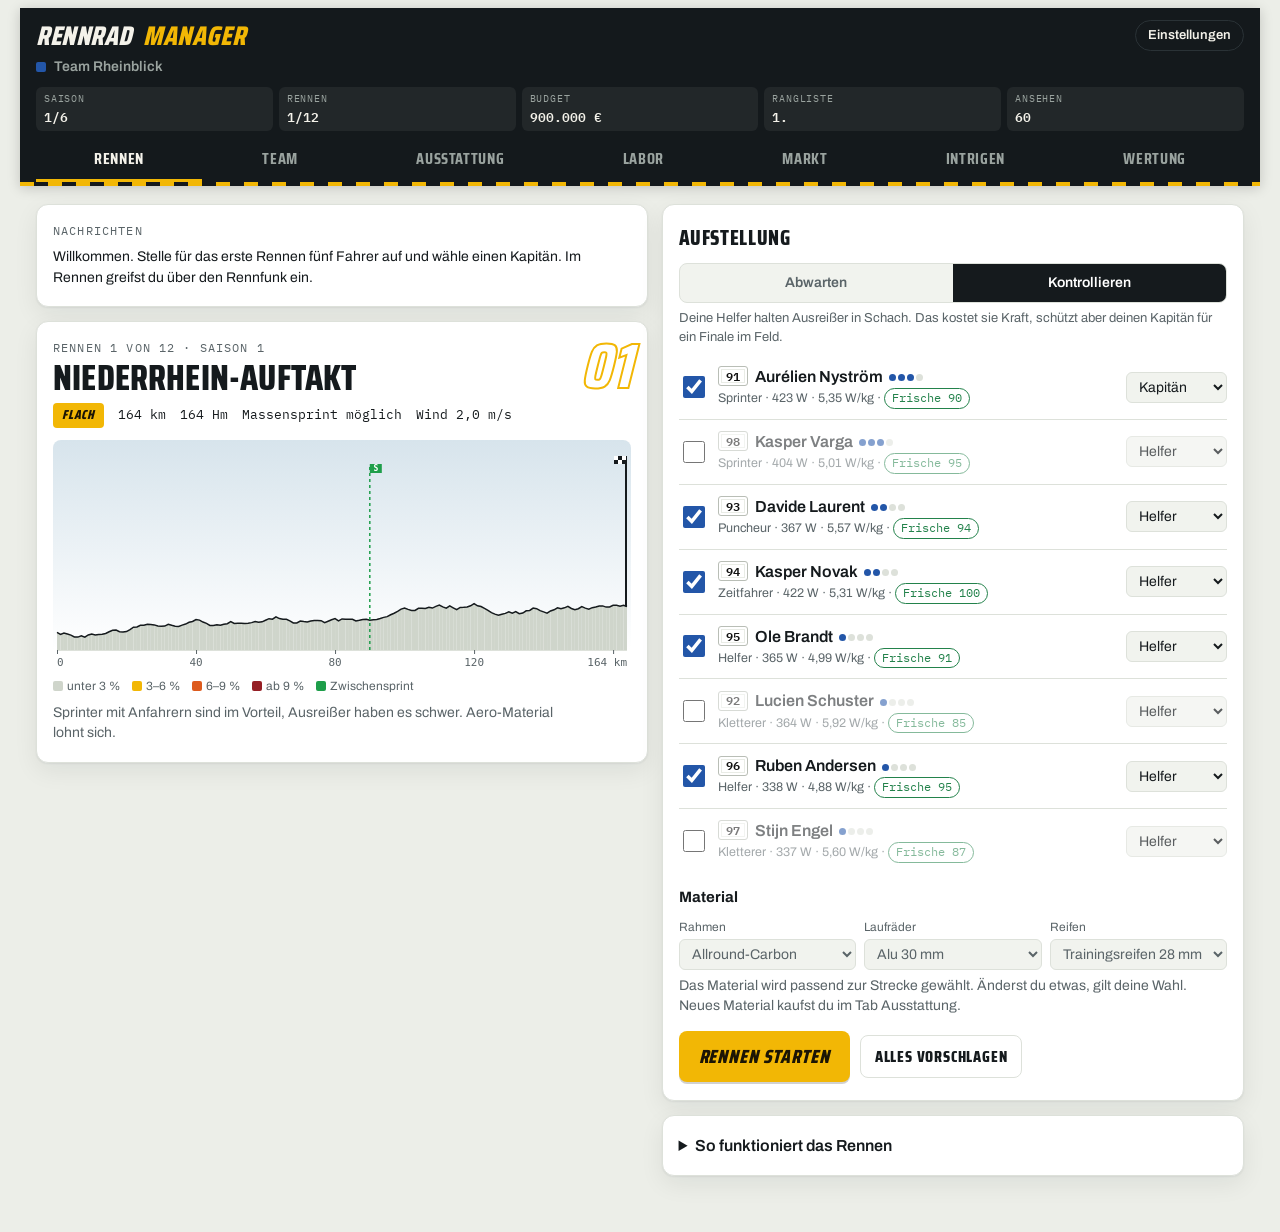
==== commit 6a20ce67: "Rennfunk: wirksame Attacken, stärkeres Tempo, Rückmeldungen Co-Authored-By: Claude Opus 5.5 <noreply" ====
--- a/index.html
+++ b/index.html
@@ -627,6 +627,7 @@
 function trigger(st,key,txt,pz){if(!pz||st.paused.includes(key))return;st.paused.push(key);st.pause={key,txt}}
 function stepRace(st,course,race,pz){if(st.done)return;if(st.tt)stepTT(st,course,race,pz);else stepRoad(st,course,race,pz);st.frames.push(snap(st));if(st.i>=st.total)st.done=true}
 
+let ATT_BOOST=1.12,ATT_SOLO=0.97;
 function stepRoad(st,course,race,pz){
   const i=st.i,total=st.total,sg=course.segs[i],rem=total-i,R=st.R,fin=st.finish;
   const w=race.wind*Math.sin(i/9)*(sg.grade>3?0.4:1);
@@ -649,8 +650,9 @@
   let chase=0;const controllers=[];
   if(main){
     const teams=new Set(Object.values(R).filter(s=>s.tactic==='kontrollieren').map(s=>s.team));if(saving)teams.delete('me');
-    teams.forEach(tm=>{if(main.ids.some(id=>R[id].team===tm&&R[id].role==='kapitaen')&&main.ids.some(id=>R[id].team===tm&&R[id].role==='helfer'))controllers.push(tm)});
+    teams.forEach(tm=>{if(brk&&brk.ids.some(id=>R[id].team===tm))return;if(main.ids.some(id=>R[id].team===tm&&R[id].role==='kapitaen')&&main.ids.some(id=>R[id].team===tm&&R[id].role==='helfer'))controllers.push(tm)});
     if(brk){const gap=main.t-brk.t;chase=0.03*Math.min(3,controllers.length);if(gap>210)chase+=0.05;if(rem<35)chase+=0.06+(controllers.length?0.04:0);
+      if(brk.att&&rem>35&&gap<75)chase=0;
       const mk=Math.floor(gap/60);if(mk>st.gapMark&&mk<=8){st.gapMark=mk;ev(`Vorsprung der Spitze: ${mk}:00 Minuten.`,brk.ids.some(me))}}
   }
   const tempoOn=st.ord.tempo>i&&main&&main.ids.some(id=>me(id)&&R[id].role==='helfer');
@@ -658,7 +660,8 @@
   for(const g of st.groups){
     const extra=[];if(!g.ids.length)continue;const start=g.t;
     if(g.kind==='main'){
-      const I=intensity(sg,i,total,race)+(sg.grade<=2.5?chase:chase*0.4)+(tempoOn?0.06:0);
+      const hes=brk&&brk.att&&rem>35&&main.t-brk.t<75&&!tempoOn?0.06:0;
+      const I=intensity(sg,i,total,race)+(sg.grade<=2.5?chase:chase*0.4)+(tempoOn?0.11:0)-hes;
       let dP=0.6,v=11;for(let k=0;k<2;k++){v=speedAt(I*390,78,sg.grade,0.33*dP,CRR,w);dP=draftF(v,'pack')}
       v=capV(v,sg.grade);const t=1000/v;const help={};
       g.ids.forEach(id=>{const s=R[id];if(s.role==='helfer')help[s.team]=(help[s.team]||0)+1});
@@ -669,7 +672,7 @@
           flat.push(id);if(me(id))ev(`Defekt bei ${s.name}. Er muss hinterherfahren.`,true);continue}
         const cm=sg.climbRem>0?sg.climbRem*1000/v/60:0;let req=reqAt(id,v,dP);
         if(s.role==='kapitaen')req*=1-0.025*Math.min(3,help[s.team]||0);
-        if(s.role==='helfer'){let f=1;if(controllers.includes(s.team))f=1.1;if(s.team==='me'&&tempoOn)f=1.18;if(s.team==='me'&&st.ord.zug)f=Math.max(f,1.12);req*=f}
+        if(s.role==='helfer'){let f=1;if(controllers.includes(s.team))f=1.1;if(s.team==='me'&&tempoOn)f=1.2;if(s.team==='me'&&st.ord.zug)f=Math.max(f,1.12);req*=f}
         if(s.team==='me'&&saving)req*=0.95;
         if(spend(s,req,ps(id,cm),t))keep.push(id);else drop.push(id)}
       g.ids=keep;g.t=start+t;
@@ -682,14 +685,14 @@
       const base=g.kind==='break'?0.86:0.92;const small=g.ids.length>1;
       const capHelp={};g.ids.forEach(id=>{const s=R[id];if(s.role==='helfer')capHelp[s.team]=(capHelp[s.team]||0)+1});
       const vs=g.ids.map(id=>{const s=R[id];const cm=sg.climbRem>0?sg.climbRem*1000/8/60:0;
-        let fac=base;if(s.boost>i)fac=1.05;if(s.blown>i)fac=0.78;
+        let fac=g.att?(s.ak<=0.5?0.9:ATT_SOLO):base;if(s.boost>i)fac=ATT_BOOST;if(s.blown>i)fac=0.78;
         let p=ps(id,cm)*fac;if(s.role==='kapitaen')p*=1+0.035*Math.min(3,capHelp[s.team]||0);
         return{id,fac,p,v:spdAt(id,p,small?draftF(10,'small'):1)}}).sort((a,b)=>a.v-b.v);
       const v=g.kind==='break'&&vs.length>=3?vs[1].v:vs[0].v;const t=1000/v;const keep=[],drop=[];
       for(const o of vs){const s=R[o.id];
         if(Math.random()<(sg.cob?0.012:0.0011)*s.eq.punct&&g.kind==='break'&&!(me(o.id)&&st.kommissar)){drop.push({...o,v:o.v*0.6});continue}
         if(o.v<v-0.001&&g.ids.length>1){drop.push(o);continue}
-        const req=reqAt(o.id,v,small?draftF(v,'small'):1);const ok=spend(s,req,ps(o.id,0)*(o.fac>1?1:o.fac/base),t);
+        const req=reqAt(o.id,v,small?draftF(v,'small'):1);const ok=spend(s,req,ps(o.id,0)*(s.blown>i?0.9:1),t);
         if(!ok&&s.boost>i){s.blown=i+4;s.boost=-1;if(me(o.id))ev(`${s.name} ist am Limit, der Akku ist leer.`,true)}
         keep.push(o.id)}
       g.ids=keep;g.t=start+t;
@@ -706,6 +709,9 @@
   st.groups=merged.sort((a,b)=>a.t-b.t);
   if(!st.groups.some(g=>g.kind==='main')){const c=st.groups.find(g=>g.kind!=='break')||st.groups[0];if(c)c.kind='main'}
   st.i++;
+  Object.values(R).forEach(s=>{if(s.team!=='me'||s.boost!==st.i||s.dnf)return;const g=st.groups.find(x=>x.ids.includes(s.id)),m=st.groups.find(x=>x.kind==='main');
+    if(g&&m&&g!==m&&m.t>g.t)st.events.push({km:st.i,me:true,txt:`${s.name} hat nach seiner Attacke ${fmtT(m.t-g.t)} Vorsprung auf das Feld. Akku noch ${Math.round(s.ak/s.akMax*100)} %.`});
+    else st.events.push({km:st.i,me:true,txt:`Die Attacke von ${s.name} ist verpufft, das Feld hat ihn wieder.`})});
   incidents(st,sg);
   awards(st);
   const nx=course.segs[st.i];
@@ -767,7 +773,7 @@
   if(st.tt)return[['voll','Volle Kraft','4 % über der Dauerleistung. Leert den Akku in gut 15 km, danach droht ein Einbruch.'],['gleich','Gleichmäßig','Tempo knapp über der Schwelle halten.'],['schonen','Kräfte einteilen','3 % weniger Leistung, der Akku füllt sich wieder.']].map(([k,l,d])=>({key:'tt',arg:k,label:l,desc:d,enabled:st.ord.tt!==k,active:st.ord.tt===k}));
   const main=st.groups.find(g=>g.kind==='main');const opts=[];
   const helpersMain=main?main.ids.filter(id=>R[id].team==='me'&&R[id].role==='helfer'&&!R[id].dnf):[];
-  opts.push({key:'tempo',label:'Tempo machen',desc:'Deine Helfer fahren 8 km an der Spitze des Felds. Holt Ausreißer zurück und macht Anstiege härter, kostet die Helfer viel Kraft.',
+  opts.push({key:'tempo',label:'Tempo machen',desc:'Deine Helfer fahren 8 km an der Spitze. Das Feld holt dabei gut 3 Sekunden pro Kilometer auf Ausreißer auf, Anstiege werden härter. Kostet die Helfer etwa ein Drittel ihres Akkus.',
     enabled:helpersMain.length>0&&st.ord.tempo<=i,active:st.ord.tempo>i,reason:st.ord.tempo>i?`läuft bis km ${st.ord.tempo}`:helpersMain.length?'':'kein Helfer im Feld'});
   opts.push({key:'save',label:'Kräfte sparen',desc:'10 km im Windschatten verstecken: 5 % weniger Leistungsbedarf, dein Team macht keine Führungsarbeit.',
     enabled:st.ord.save<=i,active:st.ord.save>i,reason:st.ord.save>i?`läuft bis km ${st.ord.save}`:''});
@@ -778,8 +784,9 @@
     opts.push({key:'zug',label:'Sprintzug bilden',desc:'Die Helfer bringen den Kapitän auf den letzten 25 km in Position. Mehr Tempo im Sprint, kostet die Helfer Kraft.',
       enabled:!st.ord.zug&&rem<=25&&inMain&&helpersMain.length>0,active:st.ord.zug,reason:st.ord.zug?'Sprintzug steht':rem>25?'erst ab 25 km vor dem Ziel':!inMain?'Kapitän nicht im Feld':helpersMain.length?'':'kein Helfer im Feld'})}
   const att=Object.values(R).filter(r=>r.team==='me'&&!r.dnf).map(r=>{const g=st.groups.find(x=>x.ids.includes(r.id));const ak=r.ak/r.akMax;
-    const ok=g&&g.ids.length>1&&ak>=0.35&&r.cd<=i&&rem>2&&r.blown<=i;return{id:r.id,name:r.name,ak,enabled:!!ok}});
-  opts.push({key:'attack',label:'Attacke',desc:'Ein Fahrer greift aus seiner Gruppe an: 3 km Vollgas, das kostet viel Akku. Lohnt sich am Berg, aus einer Ausreißergruppe heraus oder kurz vor dem Ziel. Ab 35 % Akku möglich.',riders:att});
+    const ok=g&&g.ids.length>1&&ak>=0.35&&r.cd<=i&&rem>2&&r.blown<=i;
+    const why=ok?'':!g?'':r.cd>i?`wieder ab km ${r.cd}`:ak<0.35?'Akku zu leer':g.ids.length<=1?'schon allein':rem<=2?'zu spät':'erholt sich';return{id:r.id,name:r.name,ak,why,enabled:!!ok}});
+  opts.push({key:'attack',label:'Attacke',desc:'3 km Vollgas, gut 10 % über der Dauerleistung. Danach fährt er allein knapp unter der Schwelle weiter. Ohne Gegenwehr lässt das Feld ihn ziehen, ab etwa 1:15 Vorsprung oder auf den letzten 35 km wird gejagt. Am Berg und mit starken Fahrern am aussichtsreichsten. Kostet rund 60 % Akku, danach 15 km Pause für diesen Fahrer.',riders:att});
   return opts;
 }
 function giveOrder(st,key,arg){
@@ -793,7 +800,7 @@
     if(!movers.length)return;cg.ids.push(...movers);st.groups=st.groups.filter(g=>g.ids.length).sort((a,b)=>a.t-b.t);if(!st.groups.some(g=>g.kind==='main'))(st.groups.find(g=>g.kind!=='break')||st.groups[0]).kind='main';
     ev(`${movers.map(id=>R[id].name).join(', ')} warten auf ${cap.name}.`);return}
   if(key==='attack'){const r=R[arg];const g=st.groups.find(x=>x.ids.includes(arg));if(!g||g.ids.length<2)return;g.ids=g.ids.filter(x=>x!==arg);
-    st.groups.push({kind:'break',ids:[arg],t:g.t-4});st.groups.sort((a,b)=>a.t-b.t);r.boost=i+3;r.cd=i+15;r.ak=Math.max(0,r.ak-r.akMax*0.2);
+    st.groups.push({kind:'break',att:true,ids:[arg],t:g.t-6});if(g.kind==='main')st.hes=i+3;st.groups.sort((a,b)=>a.t-b.t);r.boost=i+3;r.cd=i+15;r.ak=Math.max(0,r.ak-r.akMax*0.2);
     if(!st.groups.some(x=>x.kind==='main'))(st.groups.find(x=>x.kind!=='break'&&x.ids.length)||st.groups[st.groups.length-1]).kind='main';
     ev(`${r.name}, greif an!`)}
 }
@@ -1329,7 +1336,7 @@
       <details class="ardmore"><summary>Ganzen Rennverlauf zeigen</summary><ul class="ardlog" id="lticker"></ul></details>
       <div class="ardsub">Abstände · wo dein Team fährt</div><div class="groups" id="lgroups"></div></section></div>
     <div><div id="lradio"></div>
-    <section class="card"><h3>Rennfunk</h3><div class="orders" id="lorders"></div></section></div></div>`;
+    <section class="card"><h3>Rennfunk</h3><p class="hint" style="margin-top:0">Jede Anweisung wirkt eine bestimmte Strecke. Ist sie abgelaufen, kannst du sie jederzeit wieder geben. Nur den Sprintzug gibt es erst auf den letzten 25 km.</p><div class="orders" id="lorders"></div></section></div></div>`;
   updateLive();
 }
 function setIf(id,html){if(liveSig[id]===html)return;liveSig[id]=html;const el=document.getElementById(id);if(el)el.innerHTML=html}
@@ -1356,7 +1363,7 @@
   setIf('lradio',st.pause?`<div class="radio" role="status"><div class="eyebrow" style="color:var(--marker)">Rennfunk · km ${st.i}</div><div class="rt">${esc(st.pause.txt)}</div><div><button class="btn small" data-act="resume">Weiterfahren</button></div></div>`:'');
   const opts=orderOptions(st);
   setIf('lorders',st.done?'<p class="muted">Das Rennen ist entschieden.</p>':opts.map(o=>o.key==='attack'?`<div class="order" style="grid-template-columns:1fr"><div><h4>${o.label}</h4><div class="od">${o.desc}</div>
-      <div class="attackers">${o.riders.map(r=>`<button data-act="order" data-k="attack" data-arg="${r.id}" ${r.enabled?'':'disabled'}>${esc(r.name)} · ${Math.round(r.ak*10)*10} %</button>`).join('')}</div></div></div>`
+      <div class="attackers">${o.riders.map(r=>`<button data-act="order" data-k="attack" data-arg="${r.id}" ${r.enabled?'':'disabled'}>${esc(r.name)} · ${Math.round(r.ak*10)*10} %${r.why?` · ${r.why}`:''}</button>`).join('')}</div></div></div>`
     :`<div class="order"><div><h4>${o.label}</h4><div class="od">${o.desc}${o.reason?` <span class="pill">${esc(o.reason)}</span>`:''}</div></div>
       <button data-act="order" data-k="${o.key}" data-arg="${o.arg||''}" ${o.enabled?'':'disabled'} aria-pressed="${!!o.active}">${o.active?'Aktiv':'Anweisen'}</button></div>`).join(''));
   const li=e=>`<li class="${e.me?'me':''} ${e.funk?'funk':''}"><span class="k">km ${e.km}</span><span class="t">${esc(e.txt)}</span></li>`;
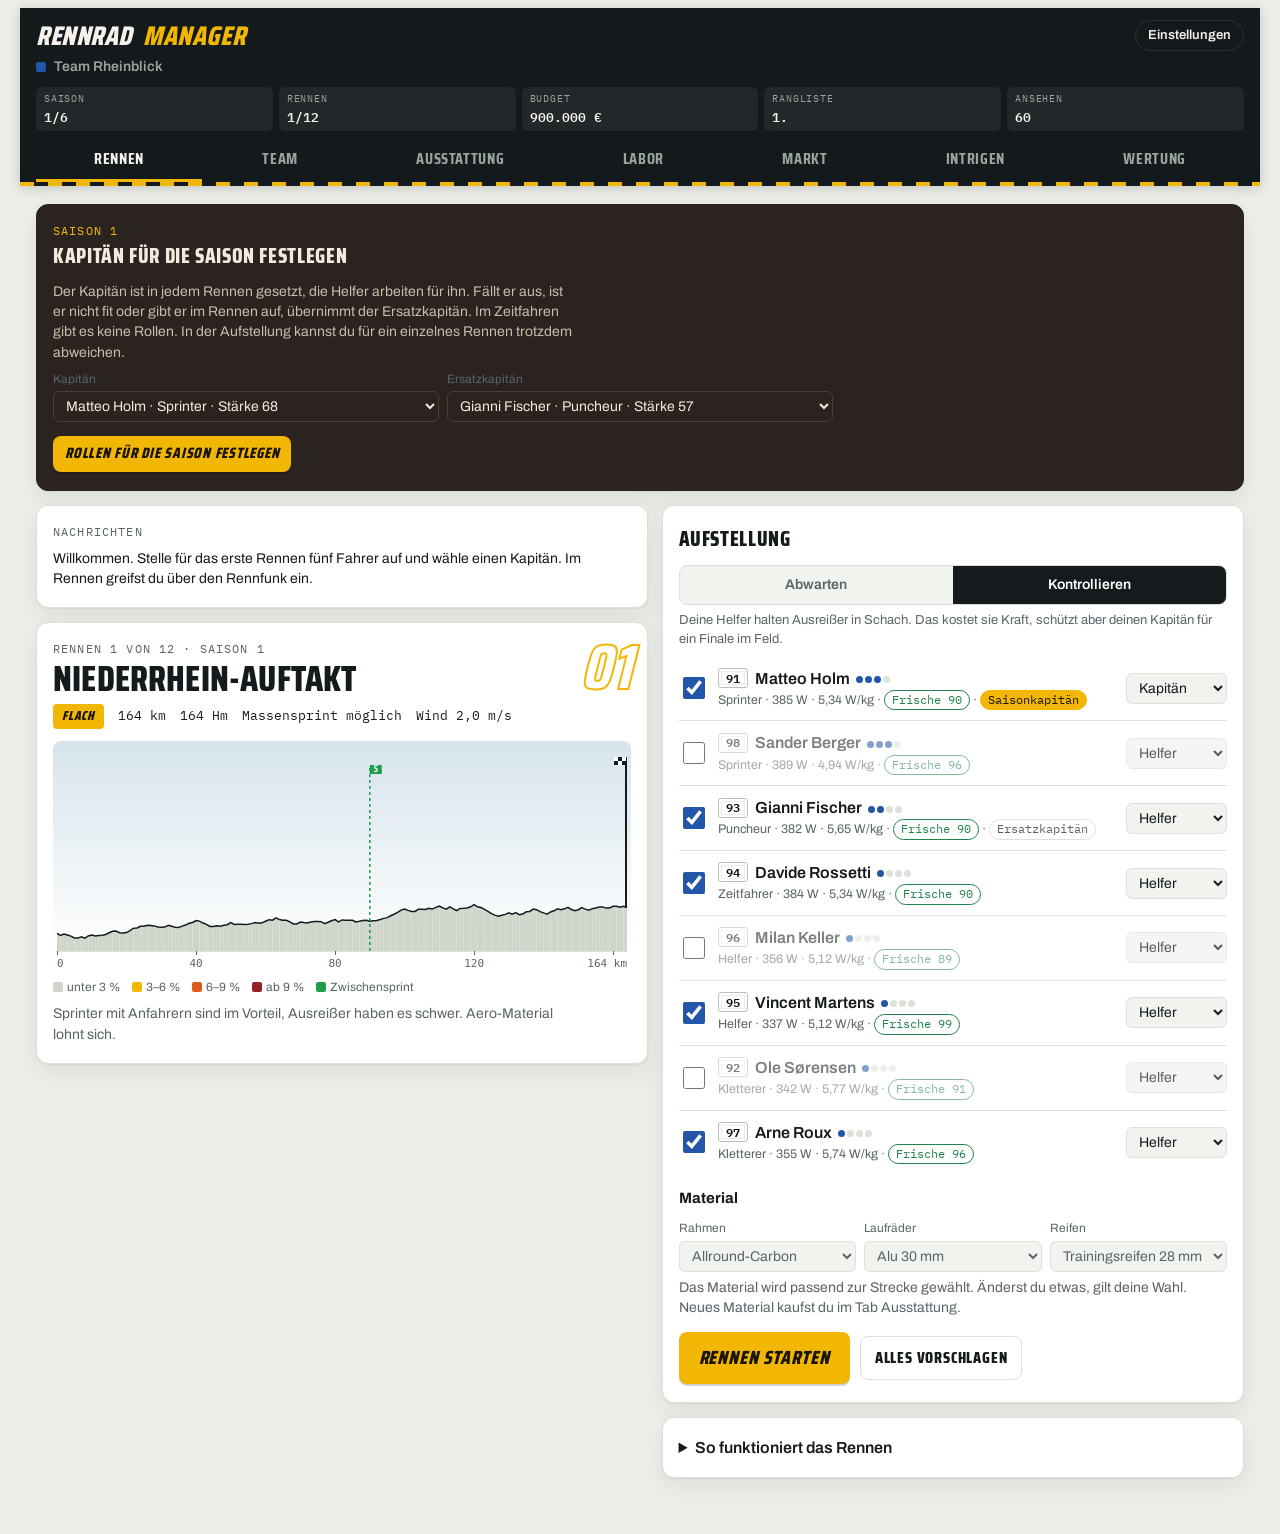
==== commit 50cf6530: "Feste Teamrollen: Saisonkapitän und Ersatzkapitän Co-Authored-By: Claude Opus 5.5 <noreply@anthropic" ====
--- a/index.html
+++ b/index.html
@@ -522,6 +522,7 @@
   if(G.v===2){G.infra={mech:0,bus:0,physio:0,koch:0,scout:0};G.lab={level:0,focus:'aero',progress:0,items:[]};G.history=[];G.gr=0;G.maxSeasons=6;G.v=3;
     G.cross=[];for(let i=0;i<3;i++){const r=makeCross(G);G.riders.push(r);G.cross.push(r.id)}}
   if(!G.cls){G.cls=newCls();G.v=4}
+  if(!G.roles){G.roles=defaultRoles(G);G.rolesAsk=true}
   return G;
 }
 
@@ -602,7 +603,7 @@
   const idx=G.raceIdx,race=CAL[idx],course=courseFor(G,idx);const L=G.lineup;
   const mine=L.ids.map(id=>({r:R(G,id),team:'me',role:race.finish==='tt'?'helfer':(L.roles[id]||'helfer'),tactic:L.tactic}));
   const entries=aiEntries(G,race).concat(mine);
-  const st={idx,i:0,done:false,total:course.total,finish:race.finish,tt:race.finish==='tt',R:{},groups:[],frames:[],events:[],gapMark:0,hadBreak:false,
+  const st={idx,vice:(teamRoles(G).vice)||null,i:0,done:false,total:course.total,finish:race.finish,tt:race.finish==='tt',R:{},groups:[],frames:[],events:[],gapMark:0,hadBreak:false,
     climbs:climbList(course),sprintKm:race.finish==='tt'?-1:Math.round(course.total*0.55),kom:{},pts:{},jer:{},
     ord:{tempo:-1,save:-1,zug:false,tt:'gleich'},pause:null,hold:false,paused:[],speed:null,
     kommissar:G.effects.some(e=>e.type==='kommissar'&&e.race===idx)};
@@ -630,6 +631,8 @@
 let ATT_BOOST=1.12,ATT_SOLO=0.97;
 function stepRoad(st,course,race,pz){
   const i=st.i,total=st.total,sg=course.segs[i],rem=total-i,R=st.R,fin=st.finish;
+  if(st.vice&&R[st.vice]&&!R[st.vice].dnf&&R[st.vice].role!=='kapitaen'&&!Object.values(R).some(s=>s.team==='me'&&s.role==='kapitaen'&&!s.dnf)){
+    R[st.vice].role='kapitaen';st.events.push({km:i,me:true,txt:`Ersatzkapitän ${R[st.vice].name} übernimmt die Führung im Team.`})}
   const w=race.wind*Math.sin(i/9)*(sg.grade>3?0.4:1);
   const me=id=>R[id].team==='me';
   const mass=id=>R[id].kg+R[id].eq.bike+1;
@@ -854,6 +857,8 @@
 // ---------- Spielstand ----------
 const R=(G,id)=>G.riders.find(r=>r.id===id);
 const myRiders=G=>G.riders.filter(r=>r.team==='me');
+function defaultRoles(G){const rs=myRiders(G).slice().sort((a,b)=>ovr(b)-ovr(a));return{cap:rs[0]?rs[0].id:null,vice:rs[1]?rs[1].id:null}}
+function teamRoles(G){const ok=id=>{const r=id&&R(G,id);return r&&r.team==='me'?id:null};const t=G.roles||{};const cap=ok(t.cap),vice=ok(t.vice);return{cap,vice:vice===cap?null:vice}}
 const curRace=G=>CAL[Math.min(G.raceIdx,CAL.length-1)];
 const courses={};
 function courseFor(G,idx){const k=G.season+':'+idx;if(!courses[k])courses[k]=buildCourse(CAL[idx],G.season);return courses[k]}
@@ -884,10 +889,13 @@
   const race=curRace(G);const av=myRiders(G).filter(available);
   if(!av.length)return{ids:[],roles:{},tactic:'abwarten'};
   const byFit=av.slice().sort((a,b)=>raceFit(b,race)*(1-b.fatigue/250)-raceFit(a,race)*(1-a.fatigue/250));
-  const cap=byFit[0];const rest=av.filter(r=>r!==cap).sort((a,b)=>helpVal(b,race)*(1-b.fatigue/200)-helpVal(a,race)*(1-a.fatigue/200));
+  const TR=teamRoles(G),tt=race.finish==='tt';
+  const capR=tt?null:[TR.cap,TR.vice].map(id=>id&&R(G,id)).find(r=>r&&available(r));
+  const cap=capR||byFit[0];const rest=av.filter(r=>r!==cap).sort((a,b)=>helpVal(b,race)*(1-b.fatigue/200)-helpVal(a,race)*(1-a.fatigue/200));
   const ids=[cap.id,...rest.slice(0,4).map(r=>r.id)];
+  const viceR=!tt&&TR.vice&&R(G,TR.vice);if(viceR&&viceR!==cap&&available(viceR)&&!ids.includes(viceR.id)&&ids.length>1)ids[ids.length-1]=viceR.id;
   if(G.cls&&G.cls.races){const gt=gcTable(G);const mine=gt.findIndex(x=>{const r=R(G,x.id);return r&&r.team==='me'&&available(r)});
-    if(mine>=0&&mine<10&&!ids.includes(gt[mine].id)&&ids.length>1)ids[ids.length-1]=gt[mine].id}
+    if(mine>=0&&mine<10&&!ids.includes(gt[mine].id)&&ids.length>1){const k=ids.length-1;const slot=ids[k]===(TR.vice||'')&&ids.length>2?k-1:k;ids[slot]=gt[mine].id}}
   const roles={};ids.forEach(id=>roles[id]='helfer');roles[cap.id]='kapitaen';
   return{ids,roles,tactic:race.finish==='sprint'&&skills(cap).sprint>55?'kontrollieren':'abwarten'};
 }
@@ -1002,7 +1010,7 @@
 function newSeason(G){
   if(G.season>=G.maxSeasons)return;
   const rank=teamRank(G);const bonus=Math.max(0,10-rank)*45000;G.budget+=bonus;const news=[`Saison ${G.season} beendet auf Platz ${rank}. Saisonprämie: ${eur(bonus)}.`];
-  G.season++;G.raceIdx=0;G.phase='plan';G.results=[];G.cls=newCls();G.last=null;G.lineup=null;G.teams.forEach(t=>G.teamPts[t.id]=0);G.effects=[];G.pending=[];G.poachTried=[];G.dossier=null;
+  G.season++;G.raceIdx=0;G.phase='plan';G.results=[];G.cls=newCls();G.rolesAsk=true;G.last=null;G.lineup=null;G.teams.forEach(t=>G.teamPts[t.id]=0);G.effects=[];G.pending=[];G.poachTried=[];G.dossier=null;
   const retire=[];
   G.riders.forEach(r=>{if(r.cheapSal){delete r.cheapSal;if(r.team==='me')news.push(`${r.name} verlangt jetzt ein Profigehalt von ${eur(salary(r))} pro Saison.`)}r.age++;r.pts=0;r.fatigue=Math.round(rand(0,10));r.injured=0;r.banned=0;
     const f=r.age<=23?1.03:r.age<=26?1.015:r.age>=34?0.96:r.age>=31?0.98:1;r.ftp=Math.round(r.ftp*f*rand(0.99,1.01));
@@ -1149,7 +1157,7 @@
   const ok=L.ids.length===need&&(tt||capCount===1);
   const news=G.news&&G.news.length?`<section class="card"><div class="eyebrow">Nachrichten</div><ul class="ticker" style="margin-top:8px">${G.news.map(n=>`<li style="grid-template-columns:1fr"><span class="t">${esc(n)}</span></li>`).join('')}</ul></section>`:'';
   const dos=G.dossier&&G.dossier.race===G.raceIdx?`<section class="card shade"><div class="eyebrow">Geheimdossier</div><h3 style="margin-top:4px">${esc(teamOf(G.dossier.team).name)}</h3><p class="muted" style="font-size:13px">Taktik: ${G.dossier.tactic==='kontrollieren'?'Rennen kontrollieren':'Abwarten'}</p><ul class="ticker" style="margin-top:6px">${G.dossier.lines.map(l=>`<li style="grid-template-columns:1fr"><span class="t">${esc(l)}</span></li>`).join('')}</ul></section>`:'';
-  view.innerHTML=`<div class="cols"><div>${news}
+  view.innerHTML=`${G.rolesAsk&&!tt?rolesCard(G.raceIdx===0?'Kapitän für die Saison festlegen':'Neu: feste Teamrollen',true):''}<div class="cols"><div>${news}
   <section class="card">
     <div class="hero"><div><div class="eyebrow">Rennen ${G.raceIdx+1} von ${CAL.length} · Saison ${G.season}</div>
     <h2>${esc(race.name)}</h2></div><div class="heronum" aria-hidden="true">${pad(G.raceIdx+1)}</div></div>
@@ -1172,7 +1180,7 @@
     <div class="rows" style="margin-top:8px">
     ${roster.map(r=>{const on=L.ids.includes(r.id);const dis=!available(r);return `<div class="row ${on?'':'off'}">
       <input type="checkbox" class="chk" id="sel-${r.id}" data-act="sel" data-id="${r.id}" ${on?'checked':''} ${dis?'disabled':''} aria-label="${esc(r.name)} aufstellen">
-      <label class="who" for="sel-${r.id}"><div class="nm">${bib(r)}${esc(r.name)}${jer(r.id)}${fitDots(r,race)}</div><div class="sub">${ARCH[r.arch].label} · ${r.ftp} W · ${dec(r.ftp/r.kg,2)} W/kg · ${freshPill(r)}${novPill(r)}${gcPill(r.id)}</div></label>
+      <label class="who" for="sel-${r.id}"><div class="nm">${bib(r)}${esc(r.name)}${jer(r.id)}${fitDots(r,race)}</div><div class="sub">${ARCH[r.arch].label} · ${r.ftp} W · ${dec(r.ftp/r.kg,2)} W/kg · ${freshPill(r)}${novPill(r)}${gcPill(r.id)}${!tt&&teamRoles(G).cap===r.id?' · <span class="pill gold">Saisonkapitän</span>':!tt&&teamRoles(G).vice===r.id?' · <span class="pill">Ersatzkapitän</span>':''}</div></label>
       ${tt?'':`<select id="role-${r.id}" data-act="role" data-id="${r.id}" ${on?'':'disabled'} aria-label="Rolle von ${esc(r.name)}">
         <option value="kapitaen" ${L.roles[r.id]==='kapitaen'?'selected':''}>Kapitän</option>
         <option value="helfer" ${(L.roles[r.id]||'helfer')==='helfer'?'selected':''}>Helfer</option>
@@ -1307,7 +1315,7 @@
   c.fillStyle=col;c.beginPath();c.ellipse(head.x-0.5*s,head.y-0.6*s,3.8*s,2.6*s,-0.2,Math.PI,2*Math.PI);c.fill();
 }
 
-function startLive(){startRaceState(G);save();render();loop()}
+function startLive(){G.rolesAsk=false;startRaceState(G);save();render();loop()}
 function loop(){cancelAnimationFrame(raf);lastT=performance.now();acc=0;raf=requestAnimationFrame(tick)}
 function tick(now){
   if(G.phase!=='live'||!G.live)return;
@@ -1419,11 +1427,18 @@
 }
 
 function bar(l,v){return `<div class="bar">${l} <b>${Math.round(v)}</b><div class="track"><div class="fill" style="width:${v}%"></div></div></div>`}
+function rolesCard(title,withBtn){const rs=myRiders(G).slice().sort((a,b)=>ovr(b)-ovr(a));const TR=teamRoles(G);
+  const sel=(act,cur,other)=>`<select data-act="${act}" id="${act}" aria-label="${act==='setcap'?'Kapitän':'Ersatzkapitän'}"><option value="">– automatisch je Rennen –</option>${rs.map(r=>`<option value="${r.id}" ${r.id===cur?'selected':''} ${r.id===other?'disabled':''}>${esc(r.name)} · ${ARCH[r.arch].label} · Stärke ${ovr(r)}</option>`).join('')}</select>`;
+  return `<section class="card ${withBtn?'shade':''}"><div class="eyebrow">Saison ${G.season}</div><h3 style="margin-top:2px">${title}</h3>
+    <p class="hint" style="margin-top:0">Der Kapitän ist in jedem Rennen gesetzt, die Helfer arbeiten für ihn. Fällt er aus, ist er nicht fit oder gibt er im Rennen auf, übernimmt der Ersatzkapitän. Im Zeitfahren gibt es keine Rollen. In der Aufstellung kannst du für ein einzelnes Rennen trotzdem abweichen.</p>
+    <div class="eqgrid" style="margin-top:8px"><label for="setcap">Kapitän${sel('setcap',TR.cap,TR.vice)}</label><label for="setvice">Ersatzkapitän${sel('setvice',TR.vice,TR.cap)}</label></div>
+    ${withBtn?'<div class="actions"><button class="btn small" data-act="rolesok">Rollen für die Saison festlegen</button></div>':''}</section>`}
 function renderTeam(){
   const rs=myRiders(G).slice().sort((a,b)=>ovr(b)-ovr(a));const sal=rs.reduce((a,r)=>a+salary(r),0);
   view.innerHTML=`<section class="card"><div class="eyebrow">Kader · ${rs.length} von 10 Fahrern</div><h2>${esc(G.teamName)}</h2>
     <p class="hint" style="margin-top:0">Gehälter pro Saison: <span class="num">${eur(sal)}</span>. Das Training wirkt nach jedem Rennen. Schwelle hebt die Dauerleistung, Sprint die Spitzenleistung, Antritt die Kraft für kurze Anstiege. Grundlage stärkt die Ausdauer und senkt die Ermüdung etwas, Erholung senkt sie deutlich.</p>
     <div class="actions"><button class="btn small" data-act="trainsuggest">Training für alle vorschlagen</button></div></section>
+  ${rolesCard('Teamrollen',false)}
   <section class="card"><div class="rgrid">${rs.map(r=>{const k=skills(r);return `<div class="rcard">
     <div class="rhead"><div class="nm">${bib(r)}${esc(r.name)}${jer(r.id)}</div><div class="num muted" style="font-size:13px">${r.age} J. · ${ARCH[r.arch].label} · Stärke ${ovr(r)}</div></div>
     <div class="num" style="font-size:13px">${r.ftp} W FTP · ${dec(r.kg,1)} kg · ${dec(r.ftp/r.kg,2)} W/kg · Sprint ${r.sprint} W · ${freshPill(r)}${novPill(r)}${r.sport?` · <span class="pill">aus dem ${esc(r.sport)}</span>`:''}</div>
@@ -1589,6 +1604,7 @@
   else if(a==='cross'){const msg=signCross(G,id);if(msg)flash('markt',msg);save();render();window.scrollTo(0,0)}
   else if(a==='sub'){sub=b.dataset.v;render()}
   else if(a==='wsub'){wsub=b.dataset.v;render()}
+  else if(a==='rolesok'){G.rolesAsk=false;G.lineup=suggestLineup(G);save();render()}
   else if(a==='replay'){showFinale(()=>{})}
   else if(a==='infrabuy'){const k=b.dataset.k,lv=G.infra[k]+1,L=INFRA[k].levels[lv];if(!L||G.budget<L.price)return;G.budget-=L.price;G.infra[k]=lv;save();render()}
   else if(a==='labbuild'){const L=LAB_LEVELS[G.lab.level+1];if(!L||G.budget<L.price)return;G.budget-=L.price;G.lab.level++;save();render()}
@@ -1615,6 +1631,7 @@
   else if(a==='eqsel'){G.equip.sel[t.dataset.cat]=t.value;G.equip.auto=false;save();render()}
   else if(a==='eqauto'){G.equip.auto=t.checked;if(t.checked)G.equip.sel=pickEquip(G.equip.owned,curRace(G));save();render()}
   else if(a==='setpause'){G.settings.pauses=t.checked;save()}
+  else if(a==='setcap'||a==='setvice'){G.roles=G.roles||{};G.roles[a==='setcap'?'cap':'vice']=t.value||null;const TR=teamRoles(G);G.roles={cap:TR.cap,vice:TR.vice};if(G.phase==='plan')G.lineup=suggestLineup(G);save();render()}
   else if(a==='setfinale'){G.settings.finale=t.checked;save()}
   else if(a==='itarget'){G.intrTarget=t.value;save()}
   else if(a==='innoon'){const x=G.lab.items.find(i=>i.k===t.dataset.k);if(x){x.on=t.checked;save();render()}}
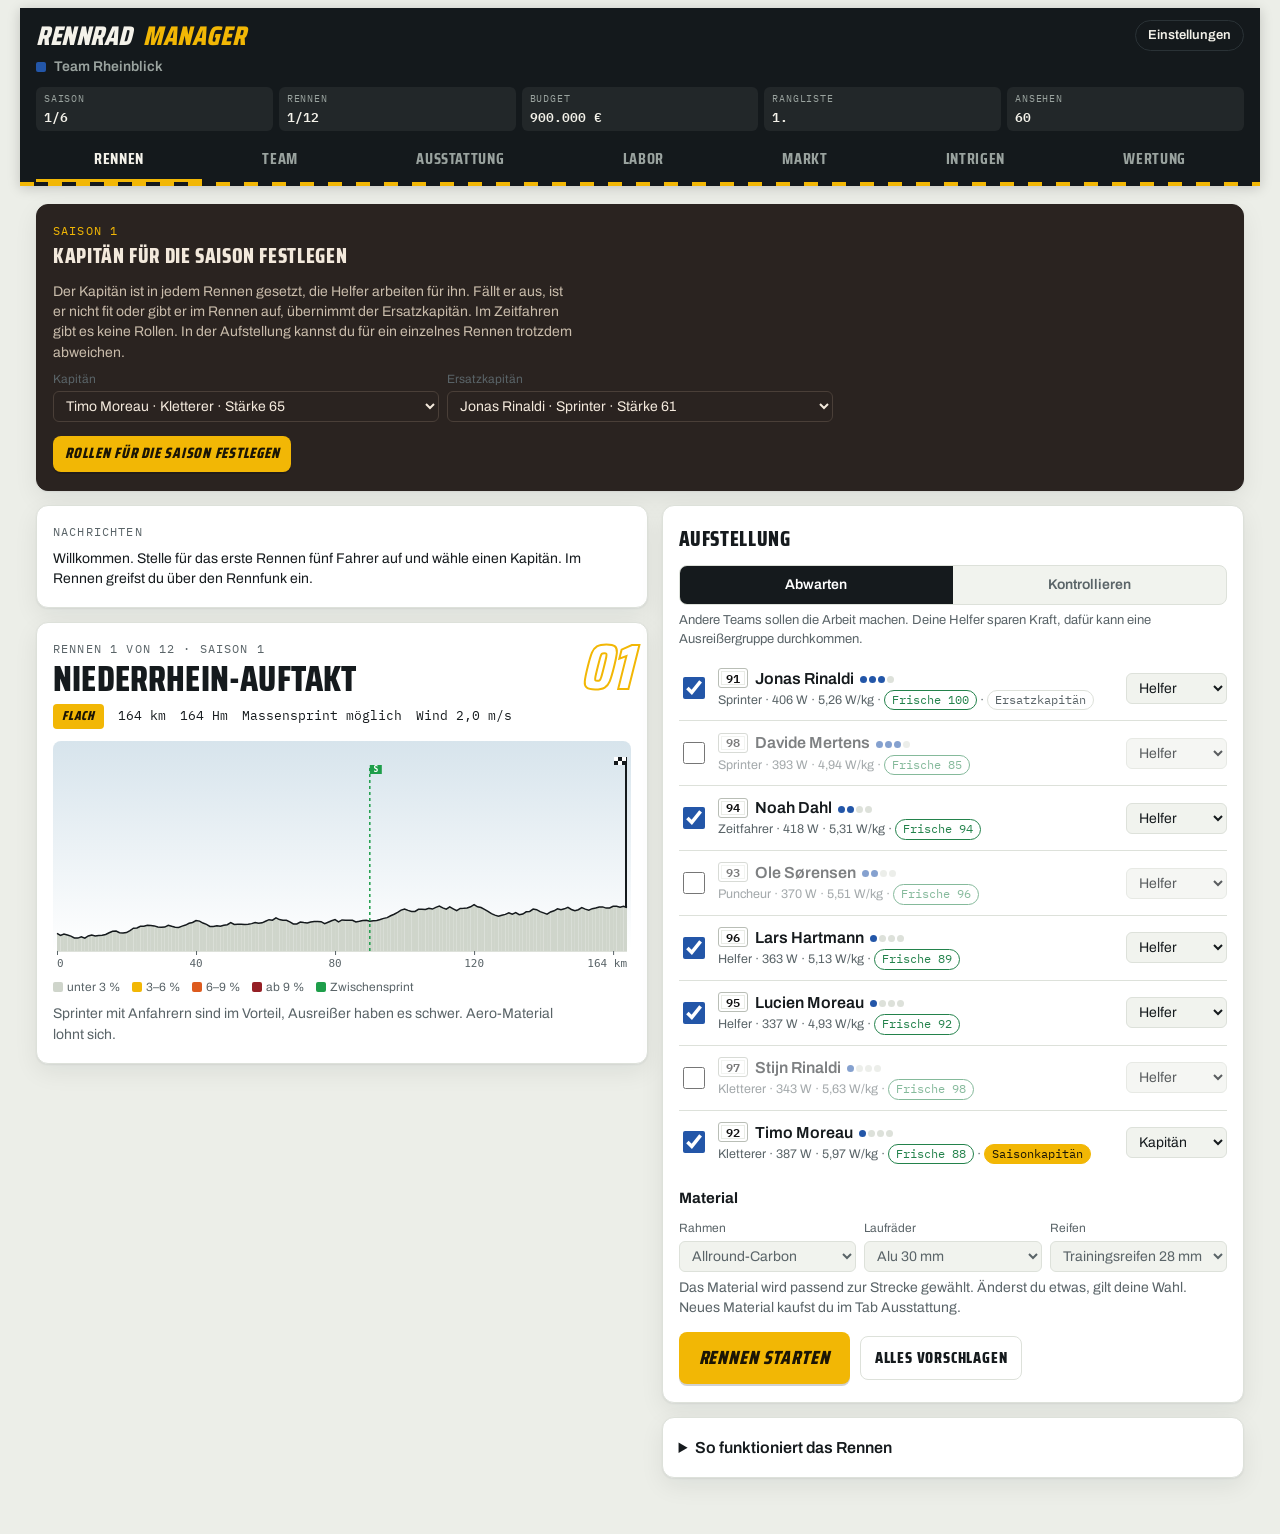
==== commit ff98fcca: "Kompakte Live-Ansicht, Fahrerbilder, lebendigere Renndynamik Co-Authored-By: Claude Opus 5.5 <norepl" ====
--- a/index.html
+++ b/index.html
@@ -279,12 +279,47 @@
   .stats{grid-template-columns:repeat(3,minmax(0,1fr))}
   .leaders{grid-template-columns:1fr}
 }
+/* Live-Ansicht kompakt */
+.lhrow{display:flex;justify-content:space-between;align-items:flex-end;gap:10px}
+.lhrow h2{font-size:22px;line-height:1.05;margin:2px 0 0}
+.lhrow .kmbig{font-size:38px;white-space:nowrap}
+.lhfoot{display:flex;justify-content:space-between;align-items:center;gap:8px 12px;flex-wrap:wrap;margin-top:8px}
+.lhfoot #lnext{font-family:var(--mono);font-size:12px;color:var(--muted)}
+.lhfoot .ctrl button{padding:5px 10px;font-size:12px}
+.duo{display:grid;grid-template-columns:minmax(0,1fr) minmax(0,1fr);gap:10px;align-items:stretch}
+.tbox{background:var(--card);border:1px solid var(--line);border-left:4px solid var(--marker);border-radius:12px;padding:10px 11px;box-shadow:var(--shadow);min-width:0}
+.boxhead{font-family:var(--mono);font-size:10.5px;letter-spacing:.1em;text-transform:uppercase;color:var(--muted);margin-bottom:6px}
+.tlog{list-style:none;margin:0;padding:0;display:flex;flex-direction:column;gap:7px;font-size:13px;line-height:1.3}
+.tlog li{display:flex;flex-direction:column;gap:1px;opacity:.72}
+.tlog li:first-child{opacity:1}
+#lnews li:first-child .t{font-weight:700}
+.tlog .k{font-family:var(--mono);font-size:10.5px;color:var(--muted)}
+.tlog li.me .t{color:var(--team);font-weight:600}
+.tlog li.funk .t{color:var(--team)}
+.tbox .ardmore summary{color:var(--muted)}
+.tbox .ardmore[open] .tlog{margin-top:8px;max-height:260px;overflow:auto}
+.duo .ardoise{padding:9px 10px 11px;border-width:5px;min-width:0}
+.duo .ardhead{font-size:17px;margin-bottom:4px}
+.duo .groups{gap:7px;margin-top:4px}
+.duo .grp{grid-template-columns:1fr;gap:3px;font-size:13px}
+.duo .grp .gl{display:flex;justify-content:space-between;align-items:baseline;gap:6px;font-size:11px}
+.duo .grp .gl b{display:inline;font-size:16px}
+.duo .ardoise .gap{font-size:16px}
+.duo .chip{font-size:11.5px;padding:1px 5px}
+.duo .chip small{margin-left:3px}
+.order .od{display:-webkit-box;-webkit-line-clamp:3;-webkit-box-orient:vertical;overflow:hidden}
+@media (max-width:359px){.duo{grid-template-columns:1fr}}
+@media (max-width:819px){.top{position:relative}body.racing #stats,body.racing .teamline{display:none}}
+/* Fahrerbilder */
+.ava{flex:none;border-radius:50%;display:block}
+.rtop{display:flex;gap:10px;align-items:center}
+.rtop>div{min-width:0;flex:1}
 /* Breite Bildschirme (iPad, Desktop) */
 .cols{display:grid;gap:14px}
 .cols>div{display:flex;flex-direction:column;gap:14px;min-width:0}
 .grid2{display:flex;flex-direction:column;gap:14px}
 .rgrid{display:flex;flex-direction:column}
-.profile.live{height:190px}
+.profile.live{height:118px}
 @media (min-width:820px){
   .app{max-width:1280px;padding-inline:28px}
   body{font-size:16px}
@@ -293,7 +328,10 @@
   .rgrid{display:grid;grid-template-columns:minmax(0,1fr) minmax(0,1fr);column-gap:28px}
   .rgrid .rcard:nth-child(2){border-top:0;padding-top:0}
   .profile{height:230px}
-  .profile.live{height:260px}
+  .profile.live{height:220px}
+  .lhrow h2{font-size:28px}
+  .duo{gap:14px}
+  .tlog{font-size:14px}
   .stats{grid-template-columns:repeat(5,minmax(0,1fr))}
 }
 /* Podium kompakt mit großen Namen */
@@ -628,7 +666,7 @@
 function trigger(st,key,txt,pz){if(!pz||st.paused.includes(key))return;st.paused.push(key);st.pause={key,txt}}
 function stepRace(st,course,race,pz){if(st.done)return;if(st.tt)stepTT(st,course,race,pz);else stepRoad(st,course,race,pz);st.frames.push(snap(st));if(st.i>=st.total)st.done=true}
 
-let ATT_BOOST=1.12,ATT_SOLO=0.97;
+let ATT_KICK=1.4,ATT_BOOST=1.06,ATT_SOLO=0.97;
 function stepRoad(st,course,race,pz){
   const i=st.i,total=st.total,sg=course.segs[i],rem=total-i,R=st.R,fin=st.finish;
   if(st.vice&&R[st.vice]&&!R[st.vice].dnf&&R[st.vice].role!=='kapitaen'&&!Object.values(R).some(s=>s.team==='me'&&s.role==='kapitaen'&&!s.dnf)){
@@ -648,23 +686,28 @@
     if(cand.length){mg.ids=mg.ids.filter(id=>!cand.includes(id));st.groups.push({kind:'break',ids:cand,t:mg.t-12});st.hadBreak=true;
       const mine=cand.filter(me);ev(`Eine Ausreißergruppe mit ${cand.length} Fahrern setzt sich ab`+(mine.length?`, dabei: ${mine.map(id=>R[id].name).join(', ')}.`:'.'),mine.length);
       trigger(st,'break',`Eine Ausreißergruppe mit ${cand.length} Fahrern ist weg${mine.length?', dein Team ist dabei':''}. Willst du reagieren?`,pz)}}}
+  aiAttacks(st,sg);
   st.groups.sort((a,b)=>a.t-b.t);
   const main=st.groups.find(g=>g.kind==='main');const brk=st.groups.find(g=>g.kind==='break'&&main&&g.t<main.t);
   let chase=0;const controllers=[];
   if(main){
     const teams=new Set(Object.values(R).filter(s=>s.tactic==='kontrollieren').map(s=>s.team));if(saving)teams.delete('me');
     teams.forEach(tm=>{if(brk&&brk.ids.some(id=>R[id].team===tm))return;if(main.ids.some(id=>R[id].team===tm&&R[id].role==='kapitaen')&&main.ids.some(id=>R[id].team===tm&&R[id].role==='helfer'))controllers.push(tm)});
-    if(brk){const gap=main.t-brk.t;chase=0.03*Math.min(3,controllers.length);if(gap>210)chase+=0.05;if(rem<35)chase+=0.06+(controllers.length?0.04:0);
-      if(brk.att&&rem>35&&gap<75)chase=0;
+    if(brk){const gap=main.t-brk.t;
+      // Das Feld steuert den Abstand: erlaubter Vorsprung schrumpft zum Ziel hin
+      const want=fin==='sprint'?Math.min(CH.capS,Math.max(0,(rem-CH.endS)*CH.slopeS)):Math.min(CH.capO,Math.max(0,(rem-CH.endO)*CH.slopeO));
+      const pressure=clamp((gap-want)/60,0,1.6),teams=Math.min(3,controllers.length+(fin==='sprint'?1:0));
+      chase=pressure*(teams?CH.base+CH.per*teams:0.03)+(rem<35?(fin==='sprint'?CH.lateS:CH.lateO):0);
+      if(brk.att&&rem>35&&gap<60&&gap<want)chase=0;
       const mk=Math.floor(gap/60);if(mk>st.gapMark&&mk<=8){st.gapMark=mk;ev(`Vorsprung der Spitze: ${mk}:00 Minuten.`,brk.ids.some(me))}}
   }
   const tempoOn=st.ord.tempo>i&&main&&main.ids.some(id=>me(id)&&R[id].role==='helfer');
+  const near=main?st.groups.filter(x=>x!==main&&x.t<main.t).sort((a,b)=>b.t-a.t)[0]:null;const hes=near&&near.att&&rem>35&&main.t-near.t<60&&!tempoOn?0.06:0;
   const ordered=[];
   for(const g of st.groups){
     const extra=[];if(!g.ids.length)continue;const start=g.t;
     if(g.kind==='main'){
-      const hes=brk&&brk.att&&rem>35&&main.t-brk.t<75&&!tempoOn?0.06:0;
-      const I=intensity(sg,i,total,race)+(sg.grade<=2.5?chase:chase*0.4)+(tempoOn?0.11:0)-hes;
+      const I=intensity(sg,i,total,race)+(sg.grade<=2.5?chase:chase*0.4)+(tempoOn?0.11:0)-hes+(brk&&sg.lastClimb&&fin!=='sprint'?0.08:0);
       let dP=0.6,v=11;for(let k=0;k<2;k++){v=speedAt(I*390,78,sg.grade,0.33*dP,CRR,w);dP=draftF(v,'pack')}
       v=capV(v,sg.grade);const t=1000/v;const help={};
       g.ids.forEach(id=>{const s=R[id];if(s.role==='helfer')help[s.team]=(help[s.team]||0)+1});
@@ -688,7 +731,7 @@
       const base=g.kind==='break'?0.86:0.92;const small=g.ids.length>1;
       const capHelp={};g.ids.forEach(id=>{const s=R[id];if(s.role==='helfer')capHelp[s.team]=(capHelp[s.team]||0)+1});
       const vs=g.ids.map(id=>{const s=R[id];const cm=sg.climbRem>0?sg.climbRem*1000/8/60:0;
-        let fac=g.att?(s.ak<=0.5?0.9:ATT_SOLO):base;if(s.boost>i)fac=ATT_BOOST;if(s.blown>i)fac=0.78;
+        let fac=g.att?(s.ak<=0.5?0.88:Math.max(0.88,ATT_SOLO-0.0025*(i-(g.since||i)))):base;if(s.boost>i)fac=i<=(s.bs??i)?ATT_KICK:ATT_BOOST;if(s.blown>i)fac=0.78;
         let p=ps(id,cm)*fac;if(s.role==='kapitaen')p*=1+0.035*Math.min(3,capHelp[s.team]||0);
         return{id,fac,p,v:spdAt(id,p,small?draftF(10,'small'):1)}}).sort((a,b)=>a.v-b.v);
       const v=g.kind==='break'&&vs.length>=3?vs[1].v:vs[0].v;const t=1000/v;const keep=[],drop=[];
@@ -708,7 +751,7 @@
     while(merged.length>1&&merged[merged.length-1].t<=merged[merged.length-2].t+2){
       const b=merged.pop(),p=merged[merged.length-1];
       if(p.kind==='break'&&b.kind==='main'&&p.ids.length)st.events.push({km:i+1,me:p.ids.some(me),txt:p.ids.length===1?`${R[p.ids[0]].name} wird eingeholt.`:'Die Ausreißer sind gestellt.'});
-      p.ids=p.ids.concat(b.ids);p.t=Math.min(p.t,b.t);if(b.kind==='main'||p.kind==='main')p.kind='main';else if(b.kind==='break')p.kind='break'}}
+      p.ids=p.ids.concat(b.ids);p.t=Math.min(p.t,b.t);if(b.kind==='main'||p.kind==='main'){p.kind='main';delete p.att}else if(b.kind==='break')p.kind='break'}}
   st.groups=merged.sort((a,b)=>a.t-b.t);
   if(!st.groups.some(g=>g.kind==='main')){const c=st.groups.find(g=>g.kind!=='break')||st.groups[0];if(c)c.kind='main'}
   st.i++;
@@ -792,6 +835,26 @@
   opts.push({key:'attack',label:'Attacke',desc:'3 km Vollgas, gut 10 % über der Dauerleistung. Danach fährt er allein knapp unter der Schwelle weiter. Ohne Gegenwehr lässt das Feld ihn ziehen, ab etwa 1:15 Vorsprung oder auf den letzten 35 km wird gejagt. Am Berg und mit starken Fahrern am aussichtsreichsten. Kostet rund 60 % Akku, danach 15 km Pause für diesen Fahrer.',riders:att});
   return opts;
 }
+function startAttack(st,id,i){const R=st.R,r=R[id];const g=st.groups.find(x=>x.ids.includes(id));if(!g||g.ids.length<2)return false;
+  g.ids=g.ids.filter(x=>x!==id);st.groups.push({kind:'break',att:true,since:i,ids:[id],t:g.t-6});st.groups.sort((a,b)=>a.t-b.t);
+  r.boost=i+3;r.bs=i;r.cd=i+15;
+  if(!st.groups.some(x=>x.kind==='main'))(st.groups.find(x=>x.kind!=='break'&&x.ids.length)||st.groups[st.groups.length-1]).kind='main';return true}
+function aiAttacks(st,sg){
+  const i=st.i,total=st.total,rem=total-i,R=st.R,p=i/total;st.aiAtt=st.aiAtt||0;if(st.aiAtt>=AI_ATT_MAX||rem<=2)return;
+  const main=st.groups.find(g=>g.kind==='main');if(!main||main.ids.length<6)return;
+  const brk=st.groups.find(g=>g.kind==='break'&&g.t<main.t);const gapB=brk?main.t-brk.t:0;
+  const pool=main.ids.map(id=>R[id]).filter(s=>s.team!=='me'&&!s.dnf&&s.cd<=i&&s.blown<=i&&s.ak/s.akMax>0.7);if(!pool.length)return;
+  const wkg=s=>s.ftp/s.kg,pun=s=>s.ftp*s.punch/s.kg;let chance=0,kind='',c=pool;
+  if(i>=2&&p<0.3&&gapB<90){chance=0.2;kind='early';c=pool.filter(s=>s.role!=='kapitaen')}
+  else if(sg.climbRem>0&&p>0.45){chance=0.04+0.025*Math.max(0,sg.grade-3)+(sg.lastClimb?0.08:0);kind='climb';c=pool.slice().sort((a,b)=>wkg(b)-wkg(a)).slice(0,8)}
+  else if(rem<=18&&st.finish==='hill'){chance=0.12;kind='late';c=pool.slice().sort((a,b)=>pun(b)-pun(a)).slice(0,8)}
+  else if(rem<=12&&st.finish==='sprint'){chance=0.08;kind='late';c=pool.filter(s=>s.role!=='kapitaen')}
+  else if(p>=0.3&&!brk){chance=0.05;kind='mid';c=pool.filter(s=>s.role!=='kapitaen')}
+  if(!c.length||Math.random()>chance)return;
+  const s=pick(c);if(!startAttack(st,s.id,i))return;st.aiAtt++;
+  st.events.push({km:i,me:false,txt:kind==='early'?`Ausreißversuch: ${s.name} springt aus dem Feld.`:kind==='climb'?`${s.name} attackiert am Anstieg!`:kind==='late'?`Spätattacke von ${s.name}!`:`${s.name} versucht es allein.`})}
+let AI_ATT_MAX=10;
+const CH={capS:210,endS:11,slopeS:3.8,capO:420,endO:4,slopeO:7,base:0.06,per:0.035,lateS:0.08,lateO:0.03};
 function giveOrder(st,key,arg){
   const i=st.i,R=st.R;const ev=txt=>st.events.push({km:i,me:true,funk:true,txt:'Funk: '+txt});
   if(key==='tt'){st.ord.tt=arg;ev({voll:'Volle Kraft!',gleich:'Gleichmäßig fahren.',schonen:'Kräfte einteilen.'}[arg]);return}
@@ -802,10 +865,7 @@
     const movers=[];st.groups.forEach(g=>{if(g!==cg&&g.t<cg.t-1){const mv=g.ids.filter(id=>R[id].team==='me'&&R[id].role!=='kapitaen');g.ids=g.ids.filter(id=>!mv.includes(id));mv.forEach(id=>{R[id].role='helfer';R[id].ak=Math.min(R[id].akMax,R[id].ak+R[id].akMax*0.15)});movers.push(...mv)}});
     if(!movers.length)return;cg.ids.push(...movers);st.groups=st.groups.filter(g=>g.ids.length).sort((a,b)=>a.t-b.t);if(!st.groups.some(g=>g.kind==='main'))(st.groups.find(g=>g.kind!=='break')||st.groups[0]).kind='main';
     ev(`${movers.map(id=>R[id].name).join(', ')} warten auf ${cap.name}.`);return}
-  if(key==='attack'){const r=R[arg];const g=st.groups.find(x=>x.ids.includes(arg));if(!g||g.ids.length<2)return;g.ids=g.ids.filter(x=>x!==arg);
-    st.groups.push({kind:'break',att:true,ids:[arg],t:g.t-6});if(g.kind==='main')st.hes=i+3;st.groups.sort((a,b)=>a.t-b.t);r.boost=i+3;r.cd=i+15;r.ak=Math.max(0,r.ak-r.akMax*0.2);
-    if(!st.groups.some(x=>x.kind==='main'))(st.groups.find(x=>x.kind!=='break'&&x.ids.length)||st.groups[st.groups.length-1]).kind='main';
-    ev(`${r.name}, greif an!`)}
+  if(key==='attack'){if(startAttack(st,arg,i))ev(`${R[arg].name}, greif an!`)}
 }
 function finishRace(st){
   const R=st.R,fin=st.finish;const all=[];
@@ -1070,6 +1130,22 @@
   const fill=k==='kom'?'#FFFFFF':k==='gc'?'#F5C400':'#1E9E4A',stroke=k==='kom'?'#8E959B':'rgba(0,0,0,.4)';
   const dots=k==='kom'?[[6,5.2],[10,5.2],[8,7.8],[5.5,10.6],[10.5,10.6],[8,13.2],[4.6,13.4],[11.4,13.4]].map(([x,y])=>`<circle cx="${x}" cy="${y}" r="1.05" fill="#D7262E"/>`).join(''):'';
   return `<svg class="jersey" width="${s}" height="${s}" viewBox="0 0 16 16" role="img" aria-label="${JLBL[k]}"><path d="M5 1.5L2 3 .8 7l2.2.8.6-1.8v8.5h8.8V6l.6 1.8 2.2-.8L14 3l-3-1.5Q8 3.6 5 1.5Z" fill="${fill}" stroke="${stroke}" stroke-width=".8" stroke-linejoin="round"/>${dots}</svg>`}
+let avaN=0;
+function avatar(r,size=44){const rnd=seeded('ava|'+r.id+'|'+r.name);const P=a=>a[Math.floor(rnd()*a.length)];
+  const skin=P(['#F3D6C0','#EBC09F','#DDA57F','#C28660','#94603F','#6E452C']),hair=P(['#24170F','#3E2717','#6B4226','#A06A35','#D2AE6A','#8E8E8E','#141414','#9A3D25']);
+  const raw=r.team?(teamOf(r.team)||{}).color:'#8A9399';const col=raw&&raw.startsWith('var(')?css(raw.slice(4,-1)):(raw||'#8A9399');
+  const style=Math.floor(rnd()*5),beard=rnd()<0.28,glasses=rnd()<0.3,cap=!glasses&&rnd()<0.28,bg=P(['#DCE6EC','#E7E2D8','#DDE7DC','#E9DCDC','#E2DFEB']);
+  const id='av'+(++avaN);const hairP=['M15 21 Q15 11 24 11 Q33 11 33 21 Q31 15 24 15 Q17 15 15 21Z','M15 19 Q16 10 24 10 Q32 10 33 19 L33 16 Q24 13 15 16Z','M14 26 Q13 11 24 11 Q35 11 34 26 Q33 17 24 16 Q15 17 14 26Z','M16 17 Q20 12 24 12 Q28 12 32 17 Q28 15 24 15 Q20 15 16 17Z',''][style];
+  return `<svg class="ava" width="${size}" height="${size}" viewBox="0 0 48 48" aria-hidden="true"><defs><clipPath id="${id}"><circle cx="24" cy="24" r="24"/></clipPath></defs><g clip-path="url(#${id})">
+  <rect width="48" height="48" fill="${bg}"/><path d="M5 50 Q7 37 24 36 Q41 37 43 50Z" fill="${col}"/><path d="M18 36.5 L24 41 L30 36.5" fill="none" stroke="#FFFFFF" stroke-width="1.6" opacity=".85"/>
+  <rect x="20.5" y="29" width="7" height="8" rx="2" fill="${skin}"/><ellipse cx="15" cy="23" rx="1.8" ry="2.6" fill="${skin}"/><ellipse cx="33" cy="23" rx="1.8" ry="2.6" fill="${skin}"/>
+  <ellipse cx="24" cy="22" rx="9" ry="10.5" fill="${skin}"/>
+  ${hairP?`<path d="${hairP}" fill="${hair}"/>`:''}
+  ${beard?`<path d="M16 24 Q17 33 24 33.5 Q31 33 32 24 Q30 29 24 29.5 Q18 29 16 24Z" fill="${hair}" opacity=".9"/>`:''}
+  ${glasses?`<rect x="15.5" y="19.5" width="17" height="4.6" rx="2.2" fill="#1C2226"/><rect x="17" y="20.2" width="5" height="1.4" rx=".7" fill="#7FB2D6" opacity=".7"/>`:`<circle cx="20.3" cy="21.6" r="1.05" fill="#1C1C1C"/><circle cx="27.7" cy="21.6" r="1.05" fill="#1C1C1C"/>`}
+  <path d="M21.5 27.2 Q24 28.6 26.5 27.2" fill="none" stroke="#7A3E2E" stroke-width="1" stroke-linecap="round"/>
+  ${cap?`<path d="M14.5 17 Q15 9.5 24 9.5 Q33 9.5 33.5 17Z" fill="${col}"/><path d="M14 17 L36 17 Q37 18.6 34 18.6 L14.5 18.6Z" fill="${col}" opacity=".85"/>`:''}
+  </g></svg>`}
 const bib=r=>`<span class="bib">${String(r.id).replace(/\D/g,'')}</span>`;
 const jer=id=>['gc','pts','kom'].filter(k=>LD[k]===id).map(k=>jersey(k)).join('');
 const gcPill=id=>{const p=GCR[id];return p&&p<=10?` · <span class="pill ${p===1?'gold':''}">Gesamt ${p}.</span>`:''};
@@ -1090,7 +1166,7 @@
   document.querySelectorAll('#tabs button').forEach(b=>b.setAttribute('aria-selected',b.dataset.tab===tab?'true':'false'));
   document.getElementById('setbtn').setAttribute('aria-pressed',tab==='einstellungen'?'true':'false');
 }
-function render(){calcCls();header();liveSig={};
+function render(){calcCls();header();liveSig={};document.body.classList.toggle('racing',G.phase==='live'&&tab==='rennen');
   if(G.phase==='live'&&tab==='rennen'){renderLive();return}
   ({rennen:renderRace,team:renderTeam,ausstattung:()=>sub==='infra'?renderInfra():renderMaterial(),labor:renderLabor,markt:renderMarket,intrigen:renderIntrigen,wertung:renderTable,einstellungen:renderSettings})[tab]();
 }
@@ -1334,49 +1410,51 @@
 function skipToEnd(){const st=G.live,course=courseFor(G,st.idx),race=CAL[st.idx];st.pause=null;while(!st.done)stepRace(st,course,race,false);applyResults(G);save();finaleThen(()=>{render();window.scrollTo(0,0)})}
 function renderLive(){
   const st=G.live,race=CAL[st.idx];const sp=st.speed||G.settings.speed;
-  view.innerHTML=`<section class="card">
-    <div class="eyebrow">Live · Rennen ${st.idx+1}</div><h2 style="font-size:28px">${esc(race.name)}</h2>
-    <div style="display:flex;justify-content:space-between;align-items:end;gap:10px;flex-wrap:wrap;margin-bottom:6px"><div><div class="kmbig num" id="lkm"></div><div class="muted num" style="font-size:12.5px;margin-top:2px" id="lnext"></div></div>
-    <div class="ctrl" role="group" aria-label="Renntempo">${Object.keys(SPEEDS).map(k=>`<button data-act="spd" data-v="${k}" aria-pressed="${sp===k}">${SPEED_LABEL[k]}</button>`).join('')}<button data-act="hold" id="holdbtn">${st.hold?'Weiter':'Pause'}</button><button data-act="skip">Zum Ziel</button></div></div>
-    <canvas class="profile live" id="lprof" aria-label="Rennverlauf"></canvas></section>
-    <div class="cols"><div><section class="ardoise"><div class="ardhead">Ardoise</div>
-      <div class="ardsub">Rennverlauf</div><ul class="ardlog" id="lnews" aria-live="polite"></ul>
-      <details class="ardmore"><summary>Ganzen Rennverlauf zeigen</summary><ul class="ardlog" id="lticker"></ul></details>
-      <div class="ardsub">Abstände · wo dein Team fährt</div><div class="groups" id="lgroups"></div></section></div>
-    <div><div id="lradio"></div>
-    <section class="card"><h3>Rennfunk</h3><p class="hint" style="margin-top:0">Jede Anweisung wirkt eine bestimmte Strecke. Ist sie abgelaufen, kannst du sie jederzeit wieder geben. Nur den Sprintzug gibt es erst auf den letzten 25 km.</p><div class="orders" id="lorders"></div></section></div></div>`;
+  view.innerHTML=`<section class="card" style="padding:12px 14px">
+    <div class="lhrow"><div style="min-width:0"><div class="eyebrow">Live · Rennen ${st.idx+1}</div><h2>${esc(race.name)}</h2></div><div class="kmbig num" id="lkm"></div></div>
+    <canvas class="profile live" id="lprof" aria-label="Rennverlauf" style="margin-top:8px"></canvas>
+    <div class="lhfoot"><div id="lnext"></div>
+    <div class="ctrl" role="group" aria-label="Renntempo">${Object.keys(SPEEDS).map(k=>`<button data-act="spd" data-v="${k}" aria-pressed="${sp===k}">${SPEED_LABEL[k]}</button>`).join('')}<button data-act="hold" id="holdbtn">${st.hold?'Weiter':'Pause'}</button><button data-act="skip">Zum Ziel</button></div></div></section>
+    <div class="duo">
+      <section class="tbox"><div class="boxhead">Rennverlauf</div><ul class="tlog" id="lnews" aria-live="polite"></ul>
+        <details class="ardmore"><summary>Alles zeigen</summary><ul class="tlog" id="lticker"></ul></details></section>
+      <section class="ardoise"><div class="ardhead">Abstände</div><div class="groups" id="lgroups"></div></section>
+    </div>
+    <div id="lradio"></div>
+    <section class="card"><h3>Rennfunk</h3><p class="hint" style="margin-top:0">Jede Anweisung wirkt eine bestimmte Strecke. Ist sie abgelaufen, kannst du sie jederzeit wieder geben. Den Sprintzug gibt es erst auf den letzten 25 km.</p><div class="orders" id="lorders"></div></section>`;
   updateLive();
 }
 function setIf(id,html){if(liveSig[id]===html)return;liveSig[id]=html;const el=document.getElementById(id);if(el)el.innerHTML=html}
 function updateLive(){
   const st=G.live;if(!st||!document.getElementById('lprof'))return;const f=st.frames[st.frames.length-1],course=courseFor(G,st.idx);const Rm=st.R;
-  document.getElementById('lkm').innerHTML=`${f.km}<small>/ ${course.total} km</small>`;
+  document.getElementById('lkm').innerHTML=`${f.km}<small>/${course.total}</small>`;
   drawProfile(document.getElementById('lprof'),course,f,Rm,st.sprintKm);
   const nx=[...(st.climbs||[]).filter(c=>c.km>st.i).map(c=>({km:c.km,t:`Bergwertung ${c.cat==='HC'?'HC':c.cat+'. Kat.'}`})),...(st.sprintKm>st.i?[{km:st.sprintKm,t:'Zwischensprint'}]:[])].sort((a,b)=>a.km-b.km)[0];
-  setIf('lnext',nx?`Nächste Wertung: ${nx.t} bei km ${nx.km}${nx.km===st.total?' (Ziel)':''}`:'Nur noch die Zielankunft');
+  setIf('lnext',nx?`${nx.t} · km ${nx.km}${nx.km===st.total?' (Ziel)':''}`:'Nur noch die Zielankunft');
   const JR=st.jer||{};const jIc=id=>(JR[id]||[]).map(k=>jersey(k,13)).join('');
   const hb=document.getElementById('holdbtn');if(hb)hb.textContent=st.hold?'Weiter':'Pause';
-  const chip=id=>{const s=Rm[id];return `<span class="chip ${s.role==='kapitaen'?'cap':''}">${esc(s.name)}${jIc(id)}<small>Akku ${Math.round(s.ak/s.akMax*100)} %</small></span>`};
-  const oChip=id=>`<span class="chip" style="border-left-color:#F6D776;background:rgba(246,215,118,.12)">${esc(Rm[id].name)}${jIc(id)}</span>`;
+  const ln=n=>n.split(' ').slice(-1)[0];
+  const chip=id=>{const s=Rm[id];return `<span class="chip ${s.role==='kapitaen'?'cap':''}" title="${esc(s.name)}">${esc(ln(s.name))}${jIc(id)}<small>${Math.round(s.ak/s.akMax*100)} %</small></span>`};
+  const oChip=id=>`<span class="chip" style="border-left-color:#F6D776;background:rgba(246,215,118,.12)" title="${esc(Rm[id].name)}">${esc(ln(Rm[id].name))}${jIc(id)}</span>`;
   let html='';
   if(st.tt){const lt=f.g[0]?f.g[0].t:0;const mine=f.g.map((g,i)=>({g,i})).filter(o=>Rm[o.g.ids[0]].team==='me');
-    html=`<div class="grp"><div class="gl"><b>Bestzeit</b><span class="gap">${fmtT(lt)}</span></div><div class="chips"><span class="chip" style="border-left-color:var(--marker);background:var(--wash)">${esc(Rm[f.g[0].ids[0]].name)}</span></div></div>`+
+    html=`<div class="grp"><div class="gl"><b>Bestzeit</b><span class="gap">${fmtT(lt)}</span></div><div class="chips">${oChip(f.g[0].ids[0])}</div></div>`+
       mine.map(o=>`<div class="grp"><div class="gl"><b>Platz ${o.i+1}</b><span class="gap">${fmtGap(o.g.t-lt)}</span></div><div class="chips">${chip(o.g.ids[0])}</div></div>`).join('');
   }else{const lt=f.g[0]?f.g[0].t:0;
     html=f.g.slice(0,6).map((g,i)=>{const mine=g.ids.filter(id=>Rm[id].team==='me');const label=g.k==='main'?'Feld':g.k==='break'?(g.ids.length===1?'Solo':'Spitze'):i===0?'Spitze':'Gruppe';
       const oth=g.ids.filter(id=>Rm[id].team!=='me'&&JR[id]);
-      return `<div class="grp"><div class="gl"><b>${label}</b>${g.ids.length} Fahrer<br><span class="gap">${i?fmtGap(g.t-lt):'vorn'}</span></div><div class="chips">${mine.map(chip).join('')}${oth.map(oChip).join('')}${!mine.length&&!oth.length?'<span class="muted" style="font-size:13px">keiner von deinem Team</span>':''}</div></div>`}).join('');
-    if(f.g.length>6)html+=`<p class="muted" style="font-size:13px">und ${f.g.length-6} weitere Gruppen dahinter</p>`}
+      return `<div class="grp"><div class="gl"><span><b>${label}</b> ${g.ids.length}</span><span class="gap">${i?fmtGap(g.t-lt):'vorn'}</span></div>${mine.length||oth.length?`<div class="chips">${mine.map(chip).join('')}${oth.map(oChip).join('')}</div>`:''}</div>`}).join('');
+    if(f.g.length>6)html+=`<p class="muted" style="font-size:12px">+ ${f.g.length-6} Gruppen dahinter</p>`}
   setIf('lgroups',html);
   setIf('lradio',st.pause?`<div class="radio" role="status"><div class="eyebrow" style="color:var(--marker)">Rennfunk · km ${st.i}</div><div class="rt">${esc(st.pause.txt)}</div><div><button class="btn small" data-act="resume">Weiterfahren</button></div></div>`:'');
   const opts=orderOptions(st);
   setIf('lorders',st.done?'<p class="muted">Das Rennen ist entschieden.</p>':opts.map(o=>o.key==='attack'?`<div class="order" style="grid-template-columns:1fr"><div><h4>${o.label}</h4><div class="od">${o.desc}</div>
-      <div class="attackers">${o.riders.map(r=>`<button data-act="order" data-k="attack" data-arg="${r.id}" ${r.enabled?'':'disabled'}>${esc(r.name)} · ${Math.round(r.ak*10)*10} %${r.why?` · ${r.why}`:''}</button>`).join('')}</div></div></div>`
+      <div class="attackers">${o.riders.map(r=>`<button data-act="order" data-k="attack" data-arg="${r.id}" ${r.enabled?'':'disabled'}>${esc(r.name.split(' ').slice(-1)[0])} · ${Math.round(r.ak*10)*10} %${r.why?` · ${r.why}`:''}</button>`).join('')}</div></div></div>`
     :`<div class="order"><div><h4>${o.label}</h4><div class="od">${o.desc}${o.reason?` <span class="pill">${esc(o.reason)}</span>`:''}</div></div>
       <button data-act="order" data-k="${o.key}" data-arg="${o.arg||''}" ${o.enabled?'':'disabled'} aria-pressed="${!!o.active}">${o.active?'Aktiv':'Anweisen'}</button></div>`).join(''));
   const li=e=>`<li class="${e.me?'me':''} ${e.funk?'funk':''}"><span class="k">km ${e.km}</span><span class="t">${esc(e.txt)}</span></li>`;
   const start='<li><span class="k">km 0</span><span class="t">Das Rennen ist gestartet.</span></li>';
-  setIf('lnews',st.events.length?st.events.slice(-4).reverse().map(li).join(''):start);
+  setIf('lnews',st.events.length?st.events.slice(-3).reverse().map(li).join(''):start);
   setIf('lticker',st.events.length?st.events.slice().reverse().map(li).join(''):start);
 }
 
@@ -1438,9 +1516,9 @@
   view.innerHTML=`<section class="card"><div class="eyebrow">Kader · ${rs.length} von 10 Fahrern</div><h2>${esc(G.teamName)}</h2>
     <p class="hint" style="margin-top:0">Gehälter pro Saison: <span class="num">${eur(sal)}</span>. Das Training wirkt nach jedem Rennen. Schwelle hebt die Dauerleistung, Sprint die Spitzenleistung, Antritt die Kraft für kurze Anstiege. Grundlage stärkt die Ausdauer und senkt die Ermüdung etwas, Erholung senkt sie deutlich.</p>
     <div class="actions"><button class="btn small" data-act="trainsuggest">Training für alle vorschlagen</button></div></section>
-  ${rolesCard('Teamrollen',false)}
   <section class="card"><div class="rgrid">${rs.map(r=>{const k=skills(r);return `<div class="rcard">
-    <div class="rhead"><div class="nm">${bib(r)}${esc(r.name)}${jer(r.id)}</div><div class="num muted" style="font-size:13px">${r.age} J. · ${ARCH[r.arch].label} · Stärke ${ovr(r)}</div></div>
+    <div class="rtop">${avatar(r,48)}<div><div class="rhead"><div class="nm">${bib(r)}${esc(r.name)}${jer(r.id)}</div><div class="num muted" style="font-size:13px">${r.age} J. · ${ARCH[r.arch].label} · Stärke ${ovr(r)}</div></div>
+    ${teamRoles(G).cap===r.id?'<span class="pill gold">Kapitän</span> ':teamRoles(G).vice===r.id?'<span class="pill">Ersatzkapitän</span> ':''}</div></div>
     <div class="num" style="font-size:13px">${r.ftp} W FTP · ${dec(r.kg,1)} kg · ${dec(r.ftp/r.kg,2)} W/kg · Sprint ${r.sprint} W · ${freshPill(r)}${novPill(r)}${r.sport?` · <span class="pill">aus dem ${esc(r.sport)}</span>`:''}</div>
     <div class="bars">${bar('Berg',k.berg)}${bar('Hügel',k.hill)}${bar('Sprint',k.sprint)}${bar('ZF',k.zf)}${bar('Ausd.',k.aus)}</div>
     <div class="rfoot"><label style="font-size:13px" for="tr-${r.id}">Training
@@ -1448,7 +1526,8 @@
       ${confirmKey==='sell-'+r.id?`<span style="display:flex;gap:6px;align-items:center;font-size:13px;flex-wrap:wrap">Für ${eur(value(r)*0.85)} verkaufen? <button class="btn danger" data-act="sellok" data-id="${r.id}">Ja</button><button class="btn ghost small" data-act="cancel">Nein</button></span>`
       :`<button class="btn ghost small" data-act="sell" data-id="${r.id}" ${rs.length<=6?'disabled':''}>Verkaufen · ${eur(value(r)*0.85)}</button>`}</div>
     ${trainWhy[r.id]?`<div class="why">${esc(TRAIN[r.train])}, weil ${esc(trainWhy[r.id])}.</div>`:''}
-  </div>`}).join('')}</div>${rs.length<=6?'<p class="hint">Mindestens 6 Fahrer müssen im Kader bleiben.</p>':''}</section>`;
+  </div>`}).join('')}</div>${rs.length<=6?'<p class="hint">Mindestens 6 Fahrer müssen im Kader bleiben.</p>':''}</section>
+  ${rolesCard('Teamrollen',false)}`;
 }
 
 function subNav(){return `<div class="seg subnav" role="group" aria-label="Bereich"><button data-act="sub" data-v="material" aria-pressed="${sub==='material'}">Material</button><button data-act="sub" data-v="infra" aria-pressed="${sub==='infra'}">Infrastruktur</button></div>`}
@@ -1482,7 +1561,7 @@
 function renderMarket(){
   const n=myRiders(G).length;const list=G.market.map(id=>R(G,id)).filter(r=>r&&r.team===null);const poach=G.poach.map(id=>R(G,id)).filter(r=>r&&r.team&&r.team!=='me');
   const card=(r,btn,extra)=>{const k=skills(r);return `<div class="rcard">
-    <div class="rhead"><div class="nm">${esc(r.name)}</div><div class="num muted" style="font-size:13px">${r.age} J. · ${ARCH[r.arch].label} · Stärke ${ovr(r)}</div></div>
+    <div class="rtop">${avatar(r,44)}<div><div class="rhead"><div class="nm">${esc(r.name)}</div><div class="num muted" style="font-size:13px">${r.age} J. · ${ARCH[r.arch].label} · Stärke ${ovr(r)}</div></div></div></div>
     <div class="num" style="font-size:13px">${r.ftp} W · ${dec(r.kg,1)} kg · ${dec(r.ftp/r.kg,2)} W/kg · Sprint ${r.sprint} W</div>
     <div class="bars">${bar('Berg',k.berg)}${bar('Hügel',k.hill)}${bar('Sprint',k.sprint)}${bar('ZF',k.zf)}${bar('Ausd.',k.aus)}</div>
     <div class="rfoot">${extra}${btn}</div></div>`};
@@ -1490,7 +1569,7 @@
     <p class="hint" style="margin-top:0">Freie Fahrer kosten nur die Ablöse. Profis anderer Teams kannst du abwerben, das ist teurer und klappt nicht immer. Alle drei Rennen ändert sich das Angebot.</p>
     ${G.flash&&G.flash.tab==='markt'?`<p class="flash" style="margin-top:10px">${esc(G.flash.txt)}</p>`:''}</section>
     <div class="grid2"><section class="card"><h3>Quereinsteiger</h3><p class="hint" style="margin-top:0">Athleten aus anderen Sportarten kosten nur ein Handgeld und verdienen in der ersten Saison 30.000 €. Wie gut sie wirklich sind, zeigt sich erst nach der Unterschrift. Ein Scout macht die Berichte genauer. In den ersten Rennen stürzen sie häufiger und fahren ungeschickt im Feld.</p>
-    ${(()=>{const cross=(G.cross||[]).map(id=>R(G,id)).filter(r=>r&&r.team===null);return cross.length?cross.map(r=>`<div class="rcard"><div class="rhead"><div class="nm">${esc(r.name)}</div><div class="num muted" style="font-size:13px">${r.age} J. · ${esc(r.sport)} · ${dec(r.kg,1)} kg</div></div>
+    ${(()=>{const cross=(G.cross||[]).map(id=>R(G,id)).filter(r=>r&&r.team===null);return cross.length?cross.map(r=>`<div class="rcard"><div class="rtop">${avatar(r,44)}<div><div class="rhead"><div class="nm">${esc(r.name)}</div><div class="num muted" style="font-size:13px">${r.age} J. · ${esc(r.sport)} · ${dec(r.kg,1)} kg</div></div></div></div>
       <div class="bars">${['berg','hill','sprint','zf','aus'].map((s,i)=>`<div class="bar">${['Berg','Hügel','Sprint','ZF','Ausd.'][i]} <b>${r.scout[s][0]}–${r.scout[s][1]}</b><div class="track"><div class="fill range" style="margin-left:${r.scout[s][0]}%;width:${Math.max(2,r.scout[s][1]-r.scout[s][0])}%"></div></div></div>`).join('')}</div>
       <div class="rfoot"><span class="num" style="font-size:13px">Handgeld ${eur(r.crossPrice)} · Werte laut Scoutbericht</span><button class="btn small" data-act="cross" data-id="${r.id}" ${G.budget>=r.crossPrice&&n<10?'':'disabled'}>Verpflichten</button></div></div>`).join(''):'<p class="muted">Gerade keine Kandidaten. Alle drei Rennen kommen neue.</p>'})()}</section>
     <section class="card"><h3>Freie Fahrer</h3>${list.length?list.map(r=>{const price=value(r);const can=G.budget>=price&&n<10;
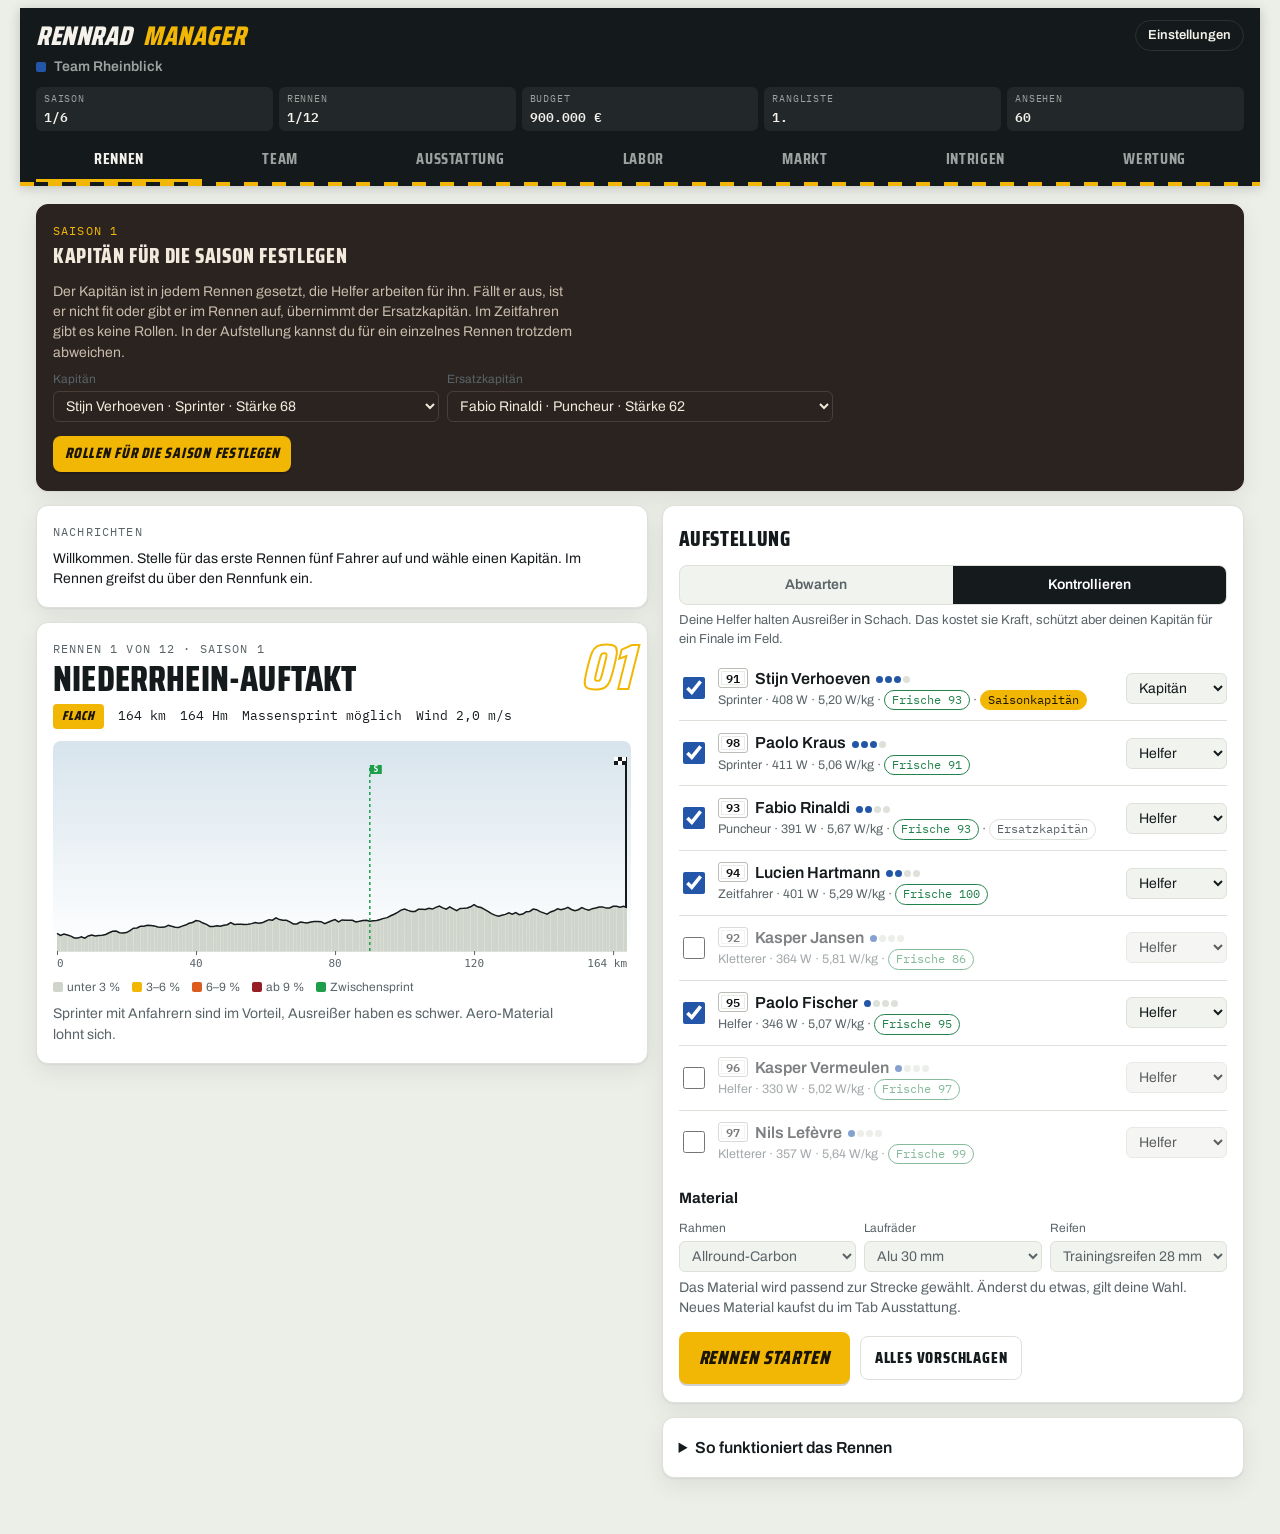
==== commit f52909a6: "Gesamtwertung: Zeiten auf Sekunden runden, Bonus und Strafen anzeigen, Gleichstand nach Platzierunge" ====
--- a/index.html
+++ b/index.html
@@ -561,6 +561,7 @@
     G.cross=[];for(let i=0;i<3;i++){const r=makeCross(G);G.riders.push(r);G.cross.push(r.id)}}
   if(!G.cls){G.cls=newCls();G.v=4}
   if(!G.roles){G.roles=defaultRoles(G);G.rolesAsk=true}
+  if(G.cls&&!G.cls.int){['gc','team'].forEach(k=>{for(const id in G.cls[k])G.cls[k][id]=Math.round(G.cls[k][id])});G.cls.int=true}
   return G;
 }
 
@@ -870,7 +871,7 @@
 function finishRace(st){
   const R=st.R,fin=st.finish;const all=[];
   st.groups.sort((a,b)=>a.t-b.t);
-  if(st.tt){st.groups.forEach(g=>all.push({id:g.ids[0],t:g.t}))}
+  if(st.tt){st.groups.forEach(g=>all.push({id:g.ids[0],t:Math.round(g.t)}))}
   else{
     const score=(id,g)=>{const s=R[id],af=s.ak/s.akMax,fat=1-0.24*Math.max(0,(s.kj-s.cap)/s.cap);const kgE=s.kg+(s.eq.bike-8);
       if(fin==='sprint'){let lead=0,lb=0.035;if(s.role==='kapitaen'){lead=g.ids.filter(x=>x!==id&&R[x].team===s.team&&R[x].role==='helfer').length;
@@ -879,7 +880,7 @@
       if(fin==='hill')return((s.ftp*s.punch/kgE)*(0.75+0.25*af)*fat+s.sprint/s.kg*0.25)*rand(0.96,1.04)*(s.role==='helfer'?0.96:1);
       return(s.ftp*Math.sqrt(s.punch)/kgE)*(0.8+0.2*af)*fat*rand(0.97,1.03)};
     st.groups.forEach(g=>{const sc=g.ids.map(id=>({id,s:score(id,g)})).sort((a,b)=>b.s-a.s);const best=sc[0]?sc[0].s:1;
-      sc.forEach(o=>{let ex=0;if(fin==='hill'||fin==='mountain')ex=Math.round((best/o.s-1)*(fin==='mountain'?900:380));all.push({id:o.id,t:g.t+ex})})});
+      sc.forEach(o=>{let ex=0;if(fin==='hill'||fin==='mountain')ex=Math.round((best/o.s-1)*(fin==='mountain'?900:380));all.push({id:o.id,t:Math.round(g.t)+ex})})});
     all.sort((a,b)=>a.t-b.t);
   }
   const lt=all.length?all[0].t:0;
@@ -894,7 +895,7 @@
 const SPRINT_PTS=[20,17,15,13,11,10,9,8,7,6,5,4,3,2,1];
 const FIN_PTS={flach:[50,30,20,18,16,14,12,10,8,7,6,5,4,3,2],kopf:[50,30,20,18,16,14,12,10,8,7,6,5,4,3,2],huegel:[30,25,22,19,17,15,13,11,9,7,6,5,4,3,2],berg:[20,17,15,13,11,10,9,8,7,6,5,4,3,2,1],zf:[20,17,15,13,11,10,9,8,7,6,5,4,3,2,1]};
 const BONUS=[10,6,4],DNS_PEN=900,DNF_PEN=1200;
-const newCls=()=>({gc:{},pts:{},kom:{},team:{},starts:{},races:0});
+const newCls=()=>({gc:{},pts:{},kom:{},team:{},starts:{},races:0,int:true});
 function climbList(course){const out=[];let h=0;course.segs.forEach((s,i)=>{if(s.climbRem>0){h+=Math.max(0,s.e1-s.e0);if(s.climbRem===1){out.push({km:i+1,cat:h>=850?'HC':h>=550?'1':h>=320?'2':h>=140?'3':'4',h:Math.round(h)});h=0}}});return out}
 const catLabel=c=>c==='HC'?'HC':c+'. Kategorie';
 function crossOrder(st,fn){const out=[];st.groups.slice().sort((a,b)=>a.t-b.t).forEach(g=>{g.ids.filter(id=>!st.R[id].dnf).map(id=>({id,s:fn(st.R[id])})).sort((a,b)=>b.s-a.s).forEach(o=>out.push(o.id))});return out}
@@ -907,7 +908,7 @@
     ord.slice(0,15).forEach((id,i)=>st.pts[id]=(st.pts[id]||0)+SPRINT_PTS[i]);
     if(ord[0])st.events.push({km:st.i,me:R[ord[0]].team==='me',txt:`Zwischensprint: ${R[ord[0]].name} holt ${SPRINT_PTS[0]} Punkte.`})}
 }
-function gcTable(G){const c=G.cls;return Object.keys(c.starts).filter(id=>R(G,id)).map(id=>({id,t:c.gc[id]+(c.races-c.starts[id])*DNS_PEN,starts:c.starts[id]})).sort((a,b)=>a.t-b.t)}
+function gcTable(G){const c=G.cls,pl=c.pl||{};return Object.keys(c.starts).filter(id=>R(G,id)).map(id=>({id,t:c.gc[id]+(c.races-c.starts[id])*DNS_PEN,starts:c.starts[id],pl:(pl[id]||0)+(c.races-c.starts[id])*200})).sort((a,b)=>a.t-b.t||a.pl-b.pl)}
 function ptsTable(G,key){const c=G.cls[key];return Object.keys(c).filter(id=>R(G,id)&&c[id]>0).map(id=>({id,p:c[id]})).sort((a,b)=>b.p-a.p)}
 function teamTable(G){const c=G.cls.team;return G.teams.map(t=>({id:t.id,t:c[t.id]||0})).sort((a,b)=>a.t-b.t)}
 function leaders(G){if(!G.cls||!G.cls.races)return{};const gc=gcTable(G)[0],pt=ptsTable(G,'pts')[0],km=ptsTable(G,'kom')[0],tm=teamTable(G)[0];return{gc:gc&&gc.id,pts:pt&&pt.id,kom:km&&km.id,team:tm&&tm.id}}
@@ -1012,8 +1013,8 @@
   for(const id in (st.pts||{}))cls.pts[id]=(cls.pts[id]||0)+st.pts[id];
   for(const id in (st.kom||{}))cls.kom[id]=(cls.kom[id]||0)+st.kom[id];
   const fc=(st.climbs||[]).find(x=>x.km===st.total);if(fc){const p=KOM_PTS[fc.cat];res.slice(0,p.length).forEach((o,i)=>cls.kom[o.id]=(cls.kom[o.id]||0)+p[i]*2)}
-  res.forEach((o,i)=>{cls.gc[o.id]=(cls.gc[o.id]||0)+o.gap-(BONUS[i]||0);cls.starts[o.id]=(cls.starts[o.id]||0)+1});
-  dnf.forEach(o=>{cls.gc[o.id]=(cls.gc[o.id]||0)+DNF_PEN;cls.starts[o.id]=(cls.starts[o.id]||0)+1});
+  cls.pl=cls.pl||{};res.forEach((o,i)=>{cls.gc[o.id]=(cls.gc[o.id]||0)+o.gap-(BONUS[i]||0);cls.starts[o.id]=(cls.starts[o.id]||0)+1;cls.pl[o.id]=(cls.pl[o.id]||0)+i+1});
+  dnf.forEach(o=>{cls.gc[o.id]=(cls.gc[o.id]||0)+DNF_PEN;cls.starts[o.id]=(cls.starts[o.id]||0)+1;cls.pl[o.id]=(cls.pl[o.id]||0)+200});
   const lastGap=res.length?res[res.length-1].gap:0;
   G.teams.forEach(t=>{const g=res.filter(o=>o.team===t.id).slice(0,3).map(o=>o.gap);while(g.length<3)g.push(lastGap+600);cls.team[t.id]=(cls.team[t.id]||0)+g.reduce((a,b)=>a+b,0)});
   const Ld=leaders(G);['gc','pts','kom'].forEach(k=>{const r=R(G,Ld[k]);if(r&&r.team==='me')after.push(`${r.name} führt ${{gc:'die Gesamtwertung',pts:'die Punktewertung',kom:'die Bergwertung'}[k]} an.`)});
@@ -1462,10 +1463,10 @@
   const L=G.last,race=CAL[L.idx];const res=L.res;const myBest=res.findIndex(o=>o.team==='me');
   const nameOf=id=>(R(G,id)||{}).name||'–';const roleOf=id=>(L.entries.find(e=>e.id===id)||{}).role;
   const rowsTop=res.slice(0,10);const mineBelow=res.map((o,i)=>({o,i})).filter(x=>x.i>=10&&x.o.team==='me');
-  const tr=(o,i)=>`<tr class="${o.team==='me'?'me':''}"><td class="pos">${i+1}</td><td><div style="font-weight:600">${R(G,o.id)?bib(R(G,o.id)):''}${esc(nameOf(o.id))}${jer(o.id)}${o.team==='me'&&roleOf(o.id)==='kapitaen'?' <span class="pill">Kapitän</span>':''}</div><div class="muted" style="font-size:12.5px"><span class="dot" style="background:${teamOf(o.team).color}"></span>${esc(tName(o.team))}</div></td><td class="r num">${i===0?fmtT(o.t):fmtGap(o.gap)}</td><td class="r num">${L.pts[o.id]||''}</td></tr>`;
+  const tr=(o,i)=>`<tr class="${o.team==='me'?'me':''}"><td class="pos">${i+1}</td><td><div style="font-weight:600">${R(G,o.id)?bib(R(G,o.id)):''}${esc(nameOf(o.id))}${jer(o.id)}${o.team==='me'&&roleOf(o.id)==='kapitaen'?' <span class="pill">Kapitän</span>':''}</div><div class="muted" style="font-size:12.5px"><span class="dot" style="background:${teamOf(o.team).color}"></span>${esc(tName(o.team))}</div></td><td class="r num">${i===0?fmtT(o.t):fmtGap(o.gap)}${BONUS[i]?`<div class="muted" style="font-size:11px">Bonus −${BONUS[i]} s</div>`:''}</td><td class="r num">${L.pts[o.id]||''}</td></tr>`;
   const gt=G.cls&&G.cls.races?gcTable(G):[];const g0=gt[0]?gt[0].t:0;
   const gMine=gt.map((x,i)=>({x,i})).filter(o=>o.i>=10&&(R(G,o.x.id)||{}).team==='me').slice(0,3);
-  const gtr=({x,i})=>{const r=R(G,x.id);return `<tr class="${r.team==='me'?'me':''} ${i===0?'lead':''}"><td class="pos">${i+1}</td><td><div style="font-weight:600">${bib(r)}${esc(r.name)}${i===0?jersey('gc'):''}</div><div class="muted" style="font-size:12.5px">${r.team?`<span class="dot" style="background:${teamOf(r.team).color}"></span>${esc(tName(r.team))}`:''}</div></td><td class="r num">${i===0?'führt':'+'+fmtT(x.t-g0)}</td></tr>`};
+  const gtr=({x,i})=>{const r=R(G,x.id);return `<tr class="${r.team==='me'?'me':''} ${i===0?'lead':''}"><td class="pos">${i+1}</td><td><div style="font-weight:600">${bib(r)}${esc(r.name)}${i===0?jersey('gc'):''}</div><div class="muted" style="font-size:12.5px">${r.team?`<span class="dot" style="background:${teamOf(r.team).color}"></span>${esc(tName(r.team))}`:''}</div></td><td class="r num">${i===0?'führt':'+'+fmtT(x.t-g0)}${x.starts<G.cls.races?`<div class="muted" style="font-size:11px">${G.cls.races-x.starts}× nicht gestartet</div>`:''}</td></tr>`};
   view.innerHTML=`<section class="card">
     <div class="eyebrow">Ergebnis · Rennen ${L.idx+1}</div><h2>${esc(race.name)}</h2>
     <div class="podium">${[1,0,2].map(i=>{const o=res[i];if(!o)return '<div></div>';const r=R(G,o.id);return `<div class="pod p${i+1} ${o.team==='me'?'mine':''}">${r?`<div class="pb">${bib(r)}</div>`:''}<div class="pn">${esc(nameOf(o.id))}</div><div class="pt"><span class="dot" style="background:${teamOf(o.team).color}"></span>${esc(tName(o.team))}</div><div class="pt num">${i===0?fmtT(o.t):fmtGap(o.gap)}</div><div class="block">${i+1}</div></div>`}).join('')}</div>
@@ -1603,7 +1604,7 @@
   const empty='<p class="muted">Nach dem ersten Rennen steht hier der Zwischenstand.</p>';
   let body='';
   if(wsub==='gc'){const t=gcTable(G);const t0=t[0]?t[0].t:0;
-    body=`<section class="card">${head}<h2>Gesamtwertung</h2><p class="hint" style="margin-top:0">Alle Rückstände aus den Rennen werden addiert. Die ersten drei eines Rennens bekommen 10, 6 und 4 Sekunden Bonus. Wer ein Rennen auslässt, erhält 15 Minuten Strafe, wer aufgibt, 20 Minuten. Der Führende trägt das Gelbe Trikot.</p>
+    body=`<section class="card">${head}<h2>Gesamtwertung</h2><p class="hint" style="margin-top:0">Alle Rückstände aus den Rennen werden addiert. Die ersten drei eines Rennens bekommen 10, 6 und 4 Sekunden Bonus. Wer ein Rennen auslässt, erhält 15 Minuten Strafe, wer aufgibt, 20 Minuten. Bei gleicher Zeit entscheidet die Summe der Platzierungen. Der Führende trägt das Gelbe Trikot.</p>
     ${t.length?`<div class="tablewrap"><table><thead><tr><th>Pl.</th><th>Fahrer</th><th class="r">Rückstand</th><th class="r">Starts</th></tr></thead><tbody>${cut(t,20).map(({x,i})=>`<tr class="${(R(G,x.id)||{}).team==='me'?'me':''} ${i===0?'lead':''}"><td class="pos">${i+1}</td>${who(x.id)}<td class="r num">${i===0?'führt':'+'+fmtT(x.t-t0)}</td><td class="r num">${x.starts}/${nr}</td></tr>`).join('')}</tbody></table></div>`:empty}</section>`}
   else if(wsub==='pts'||wsub==='kom'){const t=ptsTable(G,wsub);
     body=`<section class="card">${head}<h2>${wsub==='pts'?'Punktewertung':'Bergwertung'}</h2><p class="hint" style="margin-top:0">${wsub==='pts'?'Punkte gibt es im Ziel und beim Zwischensprint. Flache Rennen bringen im Ziel die meisten Punkte, der Sieger bekommt 50. Der Führende trägt das Grüne Trikot.':'Punkte gibt es auf jeder Bergwertung, gestaffelt von der 4. Kategorie bis HC. Endet ein Rennen am Berg, zählt die Wertung im Ziel doppelt. Der Führende trägt das Gepunktete Trikot.'}</p>
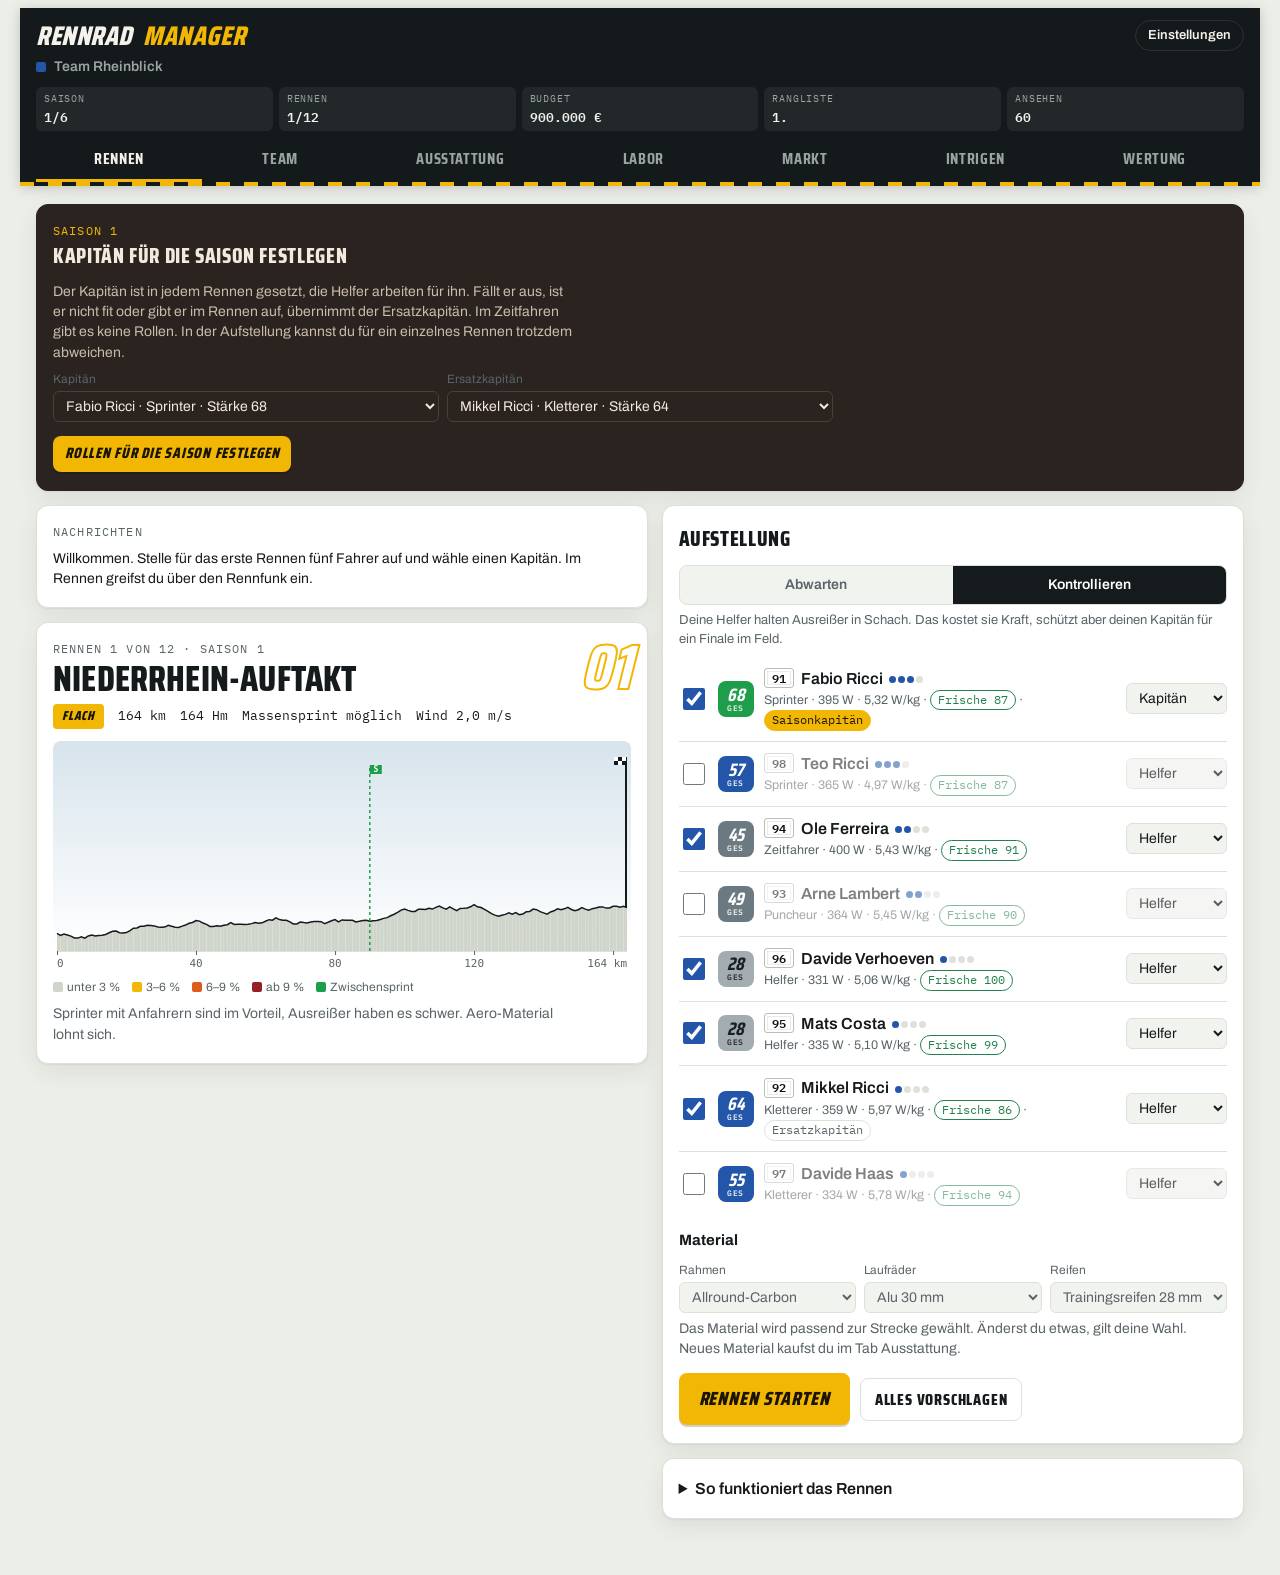
==== commit 664207f3: "KI-Teams entwickeln sich, Gesamtstärke als Plakette, Rollen- und Schuldenregeln Co-Authored-By: Clau" ====
--- a/index.html
+++ b/index.html
@@ -310,6 +310,17 @@
 .order .od{display:-webkit-box;-webkit-line-clamp:3;-webkit-box-orient:vertical;overflow:hidden}
 @media (max-width:359px){.duo{grid-template-columns:1fr}}
 @media (max-width:819px){.top{position:relative}body.racing #stats,body.racing .teamline{display:none}}
+/* Gesamtstärke */
+.row.lu{grid-template-columns:auto auto minmax(0,1fr) auto}
+.row.lu .nm{white-space:normal;overflow:visible;text-overflow:clip}
+@media (max-width:519px){.row.lu{gap:8px}.row.lu select{max-width:96px;font-size:13px;padding-inline:6px}}
+.ovr{flex:none;display:inline-flex;flex-direction:column;align-items:center;justify-content:center;min-width:46px;height:46px;border-radius:10px;font-family:var(--display);font-weight:800;line-height:1;color:#FFFFFF}
+.ovr b{font-size:24px;font-style:italic}
+.ovr small{font-family:var(--mono);font-size:8.5px;letter-spacing:.08em;opacity:.9;margin-top:1px;font-weight:600}
+.ovr.sm{min-width:36px;height:36px;border-radius:8px}.ovr.sm b{font-size:18px}.ovr.sm small{font-size:7.5px}
+.ovr.t5{background:#F2B705;color:#1B1505}.ovr.t4{background:#1E9E4A}.ovr.t3{background:#2356A8}.ovr.t2{background:#6B7A80}.ovr.t1{background:#A3ACB0;color:#1B1F22}
+.ovrd{font-family:var(--mono);font-size:11px;font-weight:600}.ovrd.up{color:var(--good)}.ovrd.dn{color:var(--bad)}
+.tierl{font-size:12px;font-weight:600}
 /* Fahrerbilder */
 .ava{flex:none;border-radius:50%;display:block}
 .rtop{display:flex;gap:10px;align-items:center}
@@ -561,6 +572,7 @@
     G.cross=[];for(let i=0;i<3;i++){const r=makeCross(G);G.riders.push(r);G.cross.push(r.id)}}
   if(!G.cls){G.cls=newCls();G.v=4}
   if(!G.roles){G.roles=defaultRoles(G);G.rolesAsk=true}
+  G.riders.forEach(r=>{if(r.ovr0==null)r.ovr0=ovr(r)});G.teams.forEach(t=>{if(t.str0==null)t.str0=teamStrength(G,t.id)});
   if(G.cls&&!G.cls.int){['gc','team'].forEach(k=>{for(const id in G.cls[k])G.cls[k][id]=Math.round(G.cls[k][id])});G.cls.int=true}
   return G;
 }
@@ -1028,6 +1040,38 @@
   G.results.push({idx:st.idx,name:race.name,winner:res[0]?.id,winnerName:res[0]?st.R[res[0].id].name:'',winTeam:res[0]?.team,best:(()=>{const i=res.findIndex(o=>o.team==='me');return i<0?null:{pos:i+1,id:res[i].id}})()});
   G.afterNews=after;G.live=null;G.phase='result';
 }
+// ---------- Entwicklung der KI-Teams ----------
+const AI_GROW=0.0012;
+function aiTrain(G,r){const t=G.teams.find(x=>x.id===r.team);if(!t||!t.ai||ovr(r)>=92)return;
+  const young=r.age<=24?1.3:r.age>=31?0.5:1;const g=AI_GROW*young*(0.7+0.6*t.L)*rand(0.4,1.6);
+  if(r.arch==='sprinter'){r.sprint=Math.round(r.sprint*(1+g*1.6));r.ftp=Math.round(r.ftp*(1+g*0.5))}
+  else if(r.arch==='climber'||r.arch==='puncheur'){r.ftp=Math.round(r.ftp*(1+g));r.punch=+clamp(r.punch+0.0012*young*rand(0.4,1.6),1.05,1.45).toFixed(3)}
+  else if(r.arch==='rouleur'){r.ftp=Math.round(r.ftp*(1+g));r.tt=+(r.tt*(1-g*0.4)).toFixed(4)}
+  else{r.ftp=Math.round(r.ftp*(1+g*0.8));r.endu=+clamp(r.endu+0.004*young,0.4,0.99).toFixed(3)}}
+const teamStrength=(G,id)=>{const o=G.riders.filter(r=>r.team===id).map(ovr).sort((a,b)=>b-a).slice(0,6);return o.length?Math.round(o.reduce((a,b)=>a+b,0)/o.length):0};
+function aiMarket(G,news){if(Math.random()>0.55)return;
+  const ai=G.teams.filter(t=>t.ai);const t=ai.slice().sort((a,b)=>b.L*Math.random()-a.L*Math.random())[0];
+  const own=G.riders.filter(r=>r.team===t.id).sort((a,b)=>ovr(a)-ovr(b));const free=G.market.map(id=>R(G,id)).filter(r=>r&&r.team===null).sort((a,b)=>ovr(b)-ovr(a));
+  const r=free[0];if(!r||!own.length||ovr(r)<ovr(own[0])+4)return;
+  r.team=t.id;G.market=G.market.filter(id=>id!==r.id);const out=own[0];out.team=null;
+  news.push(`${t.name} verpflichtet ${r.name} (Stärke ${ovr(r)}) vom Transfermarkt.`)}
+function aiSeason(G,prevPts,news){
+  const ai=G.teams.filter(t=>t.ai).sort((a,b)=>(prevPts[b.id]||0)-(prevPts[a.id]||0));const n=ai.length;
+  ai.forEach((t,k)=>{t.L=+clamp(t.L+(0.5-k/(n-1))*0.06+0.012+rand(-0.03,0.03),0.1,1).toFixed(3)});
+  const archNeed=t=>{const have={};G.riders.filter(r=>r.team===t.id).forEach(r=>have[r.arch]=(have[r.arch]||0)+1);
+    const want={sprinter:2,climber:2,puncheur:2,rouleur:1,domestique:3};return Object.keys(want).sort((a,b)=>(have[a]||0)/want[a]-(have[b]||0)/want[b])[0]};
+  const moves=[];
+  ai.forEach(t=>{const own=G.riders.filter(r=>r.team===t.id).sort((a,b)=>ovr(a)-ovr(b));
+    if(own.length>=10){own[0].team=null}
+    const r=makeRider(G,archNeed(t),clamp(t.L+rand(-0.12,0.08),0.05,1),t.id);r.age=Math.round(rand(20,23));r.ovr0=ovr(r);G.riders.push(r)});
+  ai.slice(0,3).forEach(t=>{if(Math.random()>0.5)return;const weaker=ai.filter(x=>x.L<t.L-0.1);if(!weaker.length)return;const from=pick(weaker);
+    const star=G.riders.filter(r=>r.team===from.id).sort((a,b)=>ovr(b)-ovr(a))[0];if(!star)return;const out=G.riders.filter(r=>r.team===t.id).sort((a,b)=>ovr(a)-ovr(b))[0];
+    star.team=t.id;if(out)out.team=from.id;moves.push(`${star.name} wechselt von ${from.name} zu ${t.name}.`)});
+  news.push(`Die Konkurrenz rüstet auf. Stärkstes Team ist jetzt ${ai.slice().sort((a,b)=>teamStrength(G,b.id)-teamStrength(G,a.id))[0].name}.`,...moves.slice(0,3));
+}
+function fixRoles(G,news){const t=G.roles;if(!t)return;const TR=teamRoles(G);
+  if(t.cap&&!TR.cap){if(TR.vice){G.roles={cap:TR.vice,vice:null};news&&news.push(`${R(G,TR.vice).name} ist jetzt dein Kapitän. Bitte einen neuen Ersatzkapitän bestimmen.`)}else{G.roles={cap:null,vice:null}}}
+  else if(t.vice&&!TR.vice)G.roles={cap:TR.cap,vice:null}}
 function afterRace(G){
   const raced=new Set(G.last.entries.map(e=>e.id));const news=[];
   G.riders.forEach(r=>{
@@ -1046,7 +1090,7 @@
         case 'sprint':r.fatigue=clamp(r.fatigue+3,0,100);r.sprint=Math.round(r.sprint*(1+0.012*young*fresh));break;
         case 'antritt':r.fatigue=clamp(r.fatigue+4,0,100);r.punch=+clamp(r.punch+0.005*young*fresh,1.05,1.45).toFixed(3);break;
       }
-    }else{r.fatigue=clamp(r.fatigue-rand(2,9),0,100)}
+    }else{r.fatigue=clamp(r.fatigue-rand(2,9),0,100);aiTrain(G,r)}
   });
   const roll=Math.random();
   if(roll<0.1){G.budget+=25000;news.push('Euer Sponsor zahlt eine Sonderprämie von 25.000 €.')}
@@ -1063,7 +1107,9 @@
   G.raceIdx++;G.phase='plan';G.lineup=null;G.intrigueUsed=false;G.flash=null;
   G.effects=G.effects.filter(e=>(e.until??e.race)>=G.raceIdx);
   G.ansehen=clamp(G.ansehen+1,0,100);
-  if(G.raceIdx%3===0&&G.raceIdx<CAL.length){refreshMarket(G);news.push('Neue Fahrer auf dem Transfermarkt.')}
+  if(G.raceIdx%3===0&&G.raceIdx<CAL.length){refreshMarket(G);news.push('Neue Fahrer auf dem Transfermarkt.');aiMarket(G,news)}
+  fixRoles(G,news);
+  if(G.budget<0)news.push(`Dein Budget ist im Minus (${eur(G.budget)}). Steht es zum Saisonende noch im Minus, verkauft der Verband zwangsweise Fahrer.`);
   if(G.raceIdx>=CAL.length){G.phase='seasonEnd';const Ld=leaders(G);G.history.push({season:G.season,rank:teamRank(G),pts:G.teamPts.me||0,wins:G.results.filter(x=>x.winTeam==='me').length,budget:Math.round(G.budget),
     jerseys:['gc','pts','kom','team'].filter(k=>k==='team'?Ld.team==='me':((R(G,Ld[k])||{}).team==='me')),champ:{gc:(R(G,Ld.gc)||{}).name||'',pts:(R(G,Ld.pts)||{}).name||'',kom:(R(G,Ld.kom)||{}).name||'',team:Ld.team?tNameE(G,Ld.team):''}})}
   G.news=news;
@@ -1071,6 +1117,7 @@
 function newSeason(G){
   if(G.season>=G.maxSeasons)return;
   const rank=teamRank(G);const bonus=Math.max(0,10-rank)*45000;G.budget+=bonus;const news=[`Saison ${G.season} beendet auf Platz ${rank}. Saisonprämie: ${eur(bonus)}.`];
+  const prevPts={...G.teamPts};
   G.season++;G.raceIdx=0;G.phase='plan';G.results=[];G.cls=newCls();G.rolesAsk=true;G.last=null;G.lineup=null;G.teams.forEach(t=>G.teamPts[t.id]=0);G.effects=[];G.pending=[];G.poachTried=[];G.dossier=null;
   const retire=[];
   G.riders.forEach(r=>{if(r.cheapSal){delete r.cheapSal;if(r.team==='me')news.push(`${r.name} verlangt jetzt ein Profigehalt von ${eur(salary(r))} pro Saison.`)}r.age++;r.pts=0;r.fatigue=Math.round(rand(0,10));r.injured=0;r.banned=0;
@@ -1079,6 +1126,11 @@
   retire.forEach(r=>{if(r.team==='me')news.push(`${r.name} beendet mit ${r.age} Jahren seine Karriere.`);
     const tm=G.teams.find(x=>x.id===r.team);G.riders=G.riders.filter(x=>x!==r);if(tm.ai)G.riders.push(makeRider(G,r.arch,clamp(tm.L+rand(-0.15,0.05),0.05,1),tm.id))});
   G.teams.filter(t=>t.ai).forEach(t=>t.shady=+clamp(t.shady+rand(-0.05,0.1),0.05,0.7).toFixed(2));
+  aiSeason(G,prevPts,news);
+  if(G.budget<0){const sold=[];while(G.budget<0&&myRiders(G).length>6){const byV=myRiders(G).sort((a,b)=>value(a)-value(b));const r=byV.find(x=>value(x)*0.85>=-G.budget)||byV[byV.length-1];G.budget+=value(r)*0.85;r.team=null;sold.push(r.name)}
+    if(sold.length)news.push(`Lizenzauflage wegen Schulden: ${sold.join(', ')} ${sold.length>1?'mussten':'musste'} verkauft werden.`);G.ansehen=clamp(G.ansehen-10,0,100)}
+  fixRoles(G,news);
+  G.riders.forEach(r=>r.ovr0=ovr(r));G.teams.forEach(t=>t.str0=teamStrength(G,t.id));
   refreshMarket(G);G.news=news;
 }
 
@@ -1147,6 +1199,9 @@
   <path d="M21.5 27.2 Q24 28.6 26.5 27.2" fill="none" stroke="#7A3E2E" stroke-width="1" stroke-linecap="round"/>
   ${cap?`<path d="M14.5 17 Q15 9.5 24 9.5 Q33 9.5 33.5 17Z" fill="${col}"/><path d="M14 17 L36 17 Q37 18.6 34 18.6 L14.5 18.6Z" fill="${col}" opacity=".85"/>`:''}
   </g></svg>`}
+const OVR_T=o=>o>=75?[5,'Weltklasse']:o>=65?[4,'Stark']:o>=55?[3,'Solide']:o>=45?[2,'Durchschnitt']:[1,'Schwach'];
+function ovrBadge(r,sm){const o=ovr(r),[t,l]=OVR_T(o);return `<span class="ovr t${t} ${sm?'sm':''}" title="Gesamtstärke ${o}: ${l}" aria-label="Gesamtstärke ${o}, ${l}"><b>${o}</b><small>GES</small></span>`}
+function ovrDelta(r){if(r.ovr0==null)return '';const d=ovr(r)-r.ovr0;return d?`<span class="ovrd ${d>0?'up':'dn'}">${d>0?'▲':'▼'} ${Math.abs(d)} seit Saisonstart</span>`:''}
 const bib=r=>`<span class="bib">${String(r.id).replace(/\D/g,'')}</span>`;
 const jer=id=>['gc','pts','kom'].filter(k=>LD[k]===id).map(k=>jersey(k)).join('');
 const gcPill=id=>{const p=GCR[id];return p&&p<=10?` · <span class="pill ${p===1?'gold':''}">Gesamt ${p}.</span>`:''};
@@ -1255,9 +1310,9 @@
     </div>
     <p class="tacdesc">${L.tactic==='kontrollieren'?'Deine Helfer halten Ausreißer in Schach. Das kostet sie Kraft, schützt aber deinen Kapitän für ein Finale im Feld.':'Andere Teams sollen die Arbeit machen. Deine Helfer sparen Kraft, dafür kann eine Ausreißergruppe durchkommen.'}</p>`}
     <div class="rows" style="margin-top:8px">
-    ${roster.map(r=>{const on=L.ids.includes(r.id);const dis=!available(r);return `<div class="row ${on?'':'off'}">
+    ${roster.map(r=>{const on=L.ids.includes(r.id);const dis=!available(r);return `<div class="row lu ${on?'':'off'}">
       <input type="checkbox" class="chk" id="sel-${r.id}" data-act="sel" data-id="${r.id}" ${on?'checked':''} ${dis?'disabled':''} aria-label="${esc(r.name)} aufstellen">
-      <label class="who" for="sel-${r.id}"><div class="nm">${bib(r)}${esc(r.name)}${jer(r.id)}${fitDots(r,race)}</div><div class="sub">${ARCH[r.arch].label} · ${r.ftp} W · ${dec(r.ftp/r.kg,2)} W/kg · ${freshPill(r)}${novPill(r)}${gcPill(r.id)}${!tt&&teamRoles(G).cap===r.id?' · <span class="pill gold">Saisonkapitän</span>':!tt&&teamRoles(G).vice===r.id?' · <span class="pill">Ersatzkapitän</span>':''}</div></label>
+      ${ovrBadge(r,true)}<label class="who" for="sel-${r.id}"><div class="nm">${bib(r)}${esc(r.name)}${jer(r.id)}${fitDots(r,race)}</div><div class="sub">${ARCH[r.arch].label} · ${r.ftp} W · ${dec(r.ftp/r.kg,2)} W/kg · ${freshPill(r)}${novPill(r)}${gcPill(r.id)}${!tt&&teamRoles(G).cap===r.id?' · <span class="pill gold">Saisonkapitän</span>':!tt&&teamRoles(G).vice===r.id?' · <span class="pill">Ersatzkapitän</span>':''}</div></label>
       ${tt?'':`<select id="role-${r.id}" data-act="role" data-id="${r.id}" ${on?'':'disabled'} aria-label="Rolle von ${esc(r.name)}">
         <option value="kapitaen" ${L.roles[r.id]==='kapitaen'?'selected':''}>Kapitän</option>
         <option value="helfer" ${(L.roles[r.id]||'helfer')==='helfer'?'selected':''}>Helfer</option>
@@ -1518,8 +1573,8 @@
     <p class="hint" style="margin-top:0">Gehälter pro Saison: <span class="num">${eur(sal)}</span>. Das Training wirkt nach jedem Rennen. Schwelle hebt die Dauerleistung, Sprint die Spitzenleistung, Antritt die Kraft für kurze Anstiege. Grundlage stärkt die Ausdauer und senkt die Ermüdung etwas, Erholung senkt sie deutlich.</p>
     <div class="actions"><button class="btn small" data-act="trainsuggest">Training für alle vorschlagen</button></div></section>
   <section class="card"><div class="rgrid">${rs.map(r=>{const k=skills(r);return `<div class="rcard">
-    <div class="rtop">${avatar(r,48)}<div><div class="rhead"><div class="nm">${bib(r)}${esc(r.name)}${jer(r.id)}</div><div class="num muted" style="font-size:13px">${r.age} J. · ${ARCH[r.arch].label} · Stärke ${ovr(r)}</div></div>
-    ${teamRoles(G).cap===r.id?'<span class="pill gold">Kapitän</span> ':teamRoles(G).vice===r.id?'<span class="pill">Ersatzkapitän</span> ':''}</div></div>
+    <div class="rtop">${avatar(r,48)}<div><div class="nm" style="font-weight:700;font-size:16px">${bib(r)}${esc(r.name)}${jer(r.id)}</div><div class="num muted" style="font-size:13px">${r.age} J. · ${ARCH[r.arch].label} · <span class="tierl">${OVR_T(ovr(r))[1]}</span></div>
+    <div>${teamRoles(G).cap===r.id?'<span class="pill gold">Kapitän</span> ':teamRoles(G).vice===r.id?'<span class="pill">Ersatzkapitän</span> ':''}${ovrDelta(r)}</div></div>${ovrBadge(r)}</div>
     <div class="num" style="font-size:13px">${r.ftp} W FTP · ${dec(r.kg,1)} kg · ${dec(r.ftp/r.kg,2)} W/kg · Sprint ${r.sprint} W · ${freshPill(r)}${novPill(r)}${r.sport?` · <span class="pill">aus dem ${esc(r.sport)}</span>`:''}</div>
     <div class="bars">${bar('Berg',k.berg)}${bar('Hügel',k.hill)}${bar('Sprint',k.sprint)}${bar('ZF',k.zf)}${bar('Ausd.',k.aus)}</div>
     <div class="rfoot"><label style="font-size:13px" for="tr-${r.id}">Training
@@ -1562,7 +1617,7 @@
 function renderMarket(){
   const n=myRiders(G).length;const list=G.market.map(id=>R(G,id)).filter(r=>r&&r.team===null);const poach=G.poach.map(id=>R(G,id)).filter(r=>r&&r.team&&r.team!=='me');
   const card=(r,btn,extra)=>{const k=skills(r);return `<div class="rcard">
-    <div class="rtop">${avatar(r,44)}<div><div class="rhead"><div class="nm">${esc(r.name)}</div><div class="num muted" style="font-size:13px">${r.age} J. · ${ARCH[r.arch].label} · Stärke ${ovr(r)}</div></div></div></div>
+    <div class="rtop">${avatar(r,44)}<div><div class="nm" style="font-weight:700;font-size:16px">${esc(r.name)}</div><div class="num muted" style="font-size:13px">${r.age} J. · ${ARCH[r.arch].label} · <span class="tierl">${OVR_T(ovr(r))[1]}</span></div></div>${ovrBadge(r)}</div>
     <div class="num" style="font-size:13px">${r.ftp} W · ${dec(r.kg,1)} kg · ${dec(r.ftp/r.kg,2)} W/kg · Sprint ${r.sprint} W</div>
     <div class="bars">${bar('Berg',k.berg)}${bar('Hügel',k.hill)}${bar('Sprint',k.sprint)}${bar('ZF',k.zf)}${bar('Ausd.',k.aus)}</div>
     <div class="rfoot">${extra}${btn}</div></div>`};
@@ -1614,9 +1669,9 @@
     ${nr?`<div class="tablewrap"><table><thead><tr><th>Pl.</th><th>Team</th><th class="r">Rückstand</th></tr></thead><tbody>${t.map((x,i)=>`<tr class="${x.id==='me'?'me':''} ${i===0?'lead':''}"><td class="pos">${i+1}</td><td><span class="dot" style="background:${teamOf(x.id).color}"></span>${esc(tName(x.id))}${i===0?jersey('team'):''}</td><td class="r num">${i===0?'führt':'+'+fmtT(x.t-t0)}</td></tr>`).join('')}</tbody></table></div>`:empty}</section>`}
   else{const ts=G.teams.map(t=>({t,p:G.teamPts[t.id]||0})).sort((a,b)=>b.p-a.p);
     const rs=G.riders.filter(r=>r.team!==null&&r.pts>0).sort((a,b)=>b.pts-a.pts).slice(0,12);
-    body=`<section class="card">${head}<h2>Rangliste</h2><p class="hint" style="margin-top:0">Weltranglistenpunkte aus allen Rennen. Danach richten sich Sponsorprämie und Saisonplatz.</p>
-    <div class="tablewrap"><table><thead><tr><th>Pl.</th><th>Team</th><th class="r">Punkte</th></tr></thead><tbody>
-    ${ts.map((x,i)=>`<tr class="${x.t.id==='me'?'me':''}"><td class="pos">${i+1}</td><td><span class="dot" style="background:${x.t.color}"></span>${esc(tName(x.t.id))}</td><td class="r num">${x.p}</td></tr>`).join('')}
+    body=`<section class="card">${head}<h2>Rangliste</h2><p class="hint" style="margin-top:0">Weltranglistenpunkte aus allen Rennen. Danach richten sich Sponsorprämie und Saisonplatz. Stärke ist der Schnitt der sechs besten Fahrer, daneben die Veränderung seit Saisonstart. Auch die anderen Teams trainieren, kaufen ein und rüsten nach erfolgreichen Jahren auf.</p>
+    <div class="tablewrap"><table><thead><tr><th>Pl.</th><th>Team</th><th class="r">Stärke</th><th class="r">Punkte</th></tr></thead><tbody>
+    ${ts.map((x,i)=>{const st=teamStrength(G,x.t.id),d=x.t.str0!=null?st-x.t.str0:0;return `<tr class="${x.t.id==='me'?'me':''}"><td class="pos">${i+1}</td><td><span class="dot" style="background:${x.t.color}"></span>${esc(tName(x.t.id))}</td><td class="r num">${st}${d?` <span class="ovrd ${d>0?'up':'dn'}">${d>0?'+':''}${d}</span>`:''}</td><td class="r num">${x.p}</td></tr>`}).join('')}
     </tbody></table></div></section>
     <section class="card"><h3>Fahrer</h3>${rs.length?`<div class="tablewrap"><table><thead><tr><th>Pl.</th><th>Fahrer</th><th class="r">Punkte</th></tr></thead><tbody>
     ${rs.map((r,i)=>`<tr class="${r.team==='me'?'me':''}"><td class="pos">${i+1}</td>${who(r.id,r.banned?' <span class="pill bad">gesperrt</span>':'')}<td class="r num">${r.pts}</td></tr>`).join('')}
@@ -1677,7 +1732,7 @@
   else if(a==='newseason'){newSeason(G);save();render();window.scrollTo(0,0)}
   else if(a==='trainsuggest'){trainWhy=suggestTraining(G);save();render()}
   else if(a==='sell'){confirmKey='sell-'+id;render()}
-  else if(a==='sellok'){const r=R(G,id);G.budget+=value(r)*0.85;r.team=null;G.market.push(r.id);if(G.lineup)G.lineup.ids=G.lineup.ids.filter(x=>x!==id);confirmKey=null;save();render()}
+  else if(a==='sellok'){const r=R(G,id);G.budget+=value(r)*0.85;r.team=null;G.market.push(r.id);if(G.lineup)G.lineup.ids=G.lineup.ids.filter(x=>x!==id);fixRoles(G);confirmKey=null;save();render()}
   else if(a==='cancel'){confirmKey=null;render()}
   else if(a==='buy'){const r=R(G,id);const p=value(r);if(G.budget<p||myRiders(G).length>=10)return;G.budget-=p;r.team='me';r.train='grundlage';G.market=G.market.filter(x=>x!==id);G.lineup=null;flash('markt',`${r.name} fährt ab sofort für dich.`);save();render()}
   else if(a==='poach'){const msg=doPoach(G,id);if(msg)flash('markt',msg);save();render()}
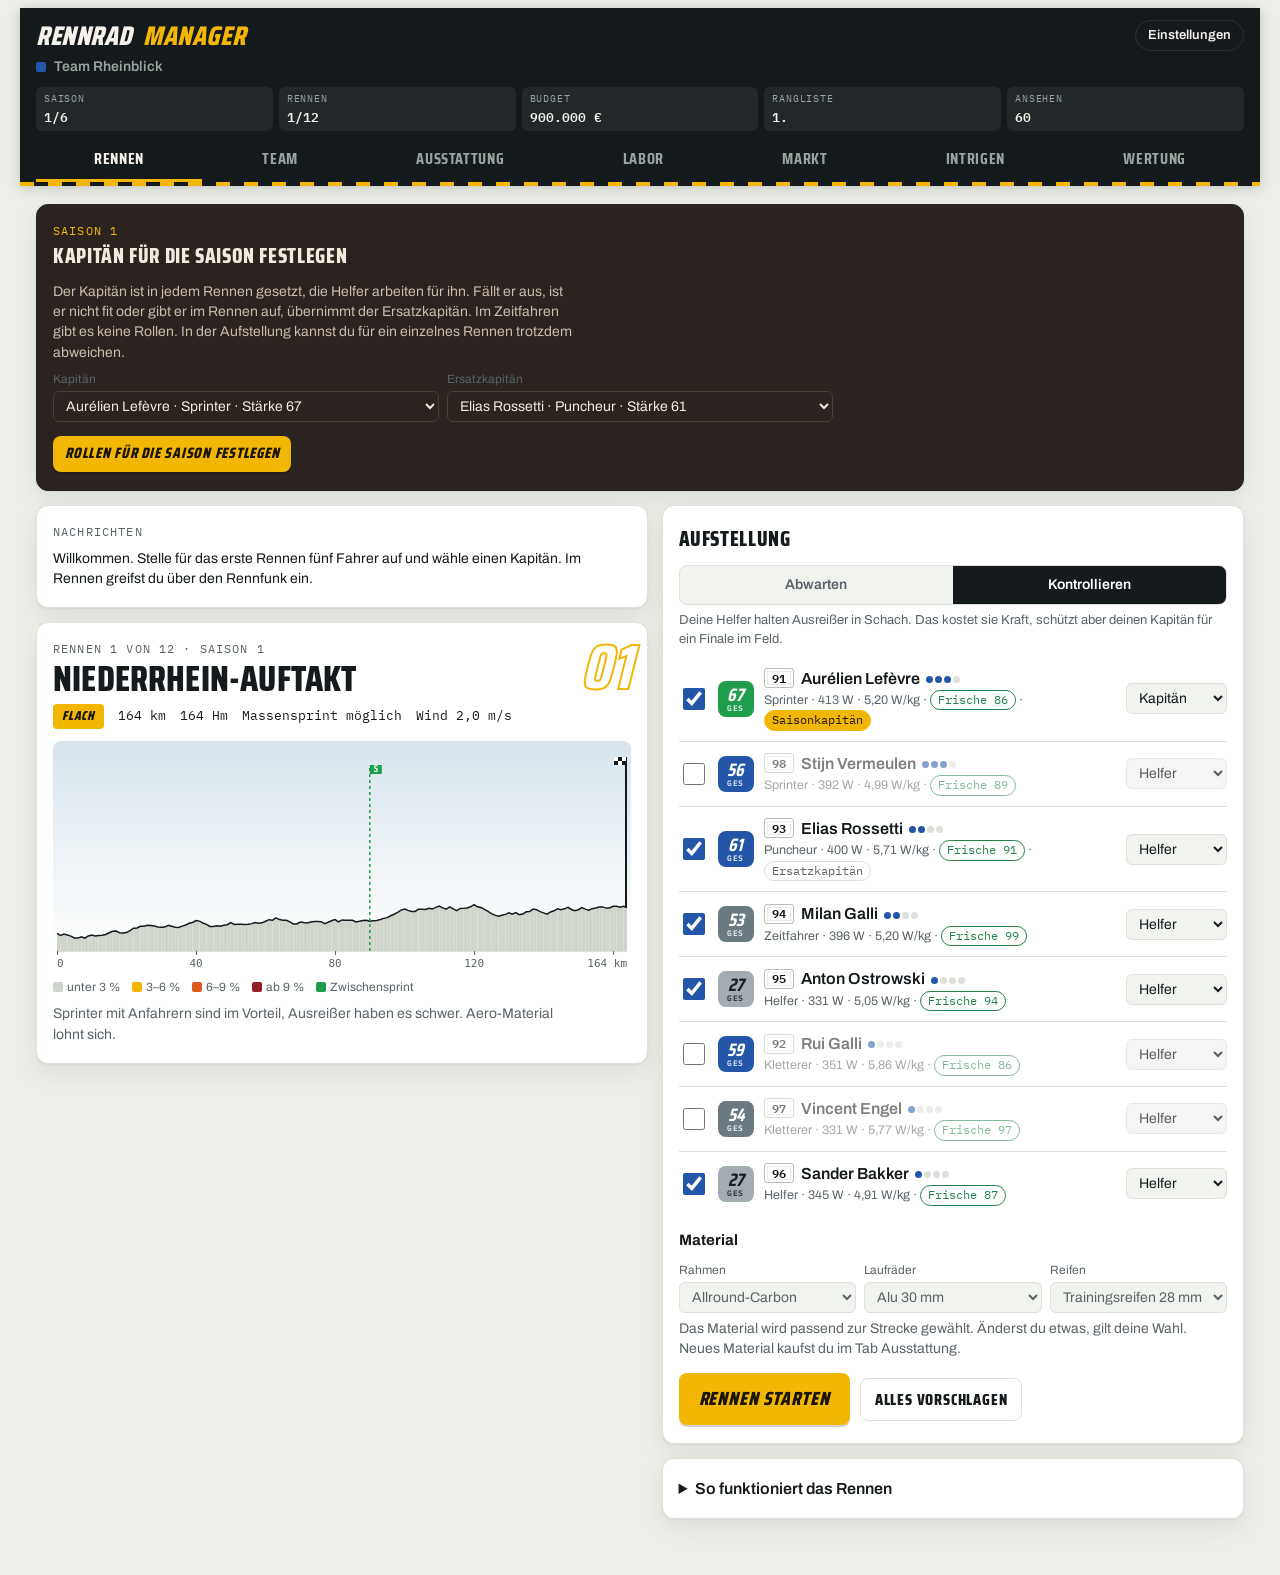
==== commit d783ecc5: "Helferqualität fließt in die Gesamtstärke ein Co-Authored-By: Claude Opus 5.5 <noreply@anthropic.com" ====
--- a/index.html
+++ b/index.html
@@ -596,8 +596,9 @@
 }
 function skills(r){const wkg=r.ftp/r.kg;return{
   berg:clamp((wkg-4.7)/1.7*100,1,99),hill:clamp((wkg*r.punch-5.7)/2.6*100,1,99),
-  sprint:clamp((r.sprint-950)/850*100,1,99),zf:clamp((Math.cbrt(r.ftp/r.tt)-11.4)/1.7*100,1,99),aus:clamp(r.endu*100,1,99)}}
-function ovr(r){const k=skills(r);const m=[k.berg,k.hill,k.sprint,k.zf];return Math.round(clamp(0.55*Math.max(...m)+0.3*(m.reduce((a,b)=>a+b)/4)+0.15*k.aus,1,99))}
+  sprint:clamp((r.sprint-950)/850*100,1,99),zf:clamp((Math.cbrt(r.ftp/r.tt)-11.4)/1.7*100,1,99),aus:clamp(r.endu*100,1,99),
+  help:clamp((r.ftp-310)/110*100*(0.55+0.45*r.endu),1,99)}}
+function ovr(r){const k=skills(r);const m=[k.berg,k.hill,k.sprint,k.zf];return Math.round(clamp(0.55*Math.max(...m,0.85*k.help)+0.3*(m.reduce((a,b)=>a+b)/4)+0.15*k.aus,1,99))}
 function value(r){const o=ovr(r);let v=30000+Math.pow(Math.max(0,o-35)/55,2.3)*2600000;if(r.age<=24)v*=1.3;else if(r.age>=32)v*=0.6;return Math.round(v/5000)*5000}
 const salary=r=>r.cheapSal||Math.round(value(r)*0.12/5000)*5000;
 const available=r=>!r.injured&&!r.banned;
@@ -1576,7 +1577,7 @@
     <div class="rtop">${avatar(r,48)}<div><div class="nm" style="font-weight:700;font-size:16px">${bib(r)}${esc(r.name)}${jer(r.id)}</div><div class="num muted" style="font-size:13px">${r.age} J. · ${ARCH[r.arch].label} · <span class="tierl">${OVR_T(ovr(r))[1]}</span></div>
     <div>${teamRoles(G).cap===r.id?'<span class="pill gold">Kapitän</span> ':teamRoles(G).vice===r.id?'<span class="pill">Ersatzkapitän</span> ':''}${ovrDelta(r)}</div></div>${ovrBadge(r)}</div>
     <div class="num" style="font-size:13px">${r.ftp} W FTP · ${dec(r.kg,1)} kg · ${dec(r.ftp/r.kg,2)} W/kg · Sprint ${r.sprint} W · ${freshPill(r)}${novPill(r)}${r.sport?` · <span class="pill">aus dem ${esc(r.sport)}</span>`:''}</div>
-    <div class="bars">${bar('Berg',k.berg)}${bar('Hügel',k.hill)}${bar('Sprint',k.sprint)}${bar('ZF',k.zf)}${bar('Ausd.',k.aus)}</div>
+    <div class="bars">${bar('Berg',k.berg)}${bar('Hügel',k.hill)}${bar('Sprint',k.sprint)}${bar('ZF',k.zf)}${bar('Ausd.',k.aus)}${bar('Helfer',k.help)}</div>
     <div class="rfoot"><label style="font-size:13px" for="tr-${r.id}">Training
       <select id="tr-${r.id}" data-act="train" data-id="${r.id}">${Object.entries(TRAIN).map(([v,l])=>`<option value="${v}" ${r.train===v?'selected':''}>${l}</option>`).join('')}</select></label>
       ${confirmKey==='sell-'+r.id?`<span style="display:flex;gap:6px;align-items:center;font-size:13px;flex-wrap:wrap">Für ${eur(value(r)*0.85)} verkaufen? <button class="btn danger" data-act="sellok" data-id="${r.id}">Ja</button><button class="btn ghost small" data-act="cancel">Nein</button></span>`
@@ -1619,7 +1620,7 @@
   const card=(r,btn,extra)=>{const k=skills(r);return `<div class="rcard">
     <div class="rtop">${avatar(r,44)}<div><div class="nm" style="font-weight:700;font-size:16px">${esc(r.name)}</div><div class="num muted" style="font-size:13px">${r.age} J. · ${ARCH[r.arch].label} · <span class="tierl">${OVR_T(ovr(r))[1]}</span></div></div>${ovrBadge(r)}</div>
     <div class="num" style="font-size:13px">${r.ftp} W · ${dec(r.kg,1)} kg · ${dec(r.ftp/r.kg,2)} W/kg · Sprint ${r.sprint} W</div>
-    <div class="bars">${bar('Berg',k.berg)}${bar('Hügel',k.hill)}${bar('Sprint',k.sprint)}${bar('ZF',k.zf)}${bar('Ausd.',k.aus)}</div>
+    <div class="bars">${bar('Berg',k.berg)}${bar('Hügel',k.hill)}${bar('Sprint',k.sprint)}${bar('ZF',k.zf)}${bar('Ausd.',k.aus)}${bar('Helfer',k.help)}</div>
     <div class="rfoot">${extra}${btn}</div></div>`};
   view.innerHTML=`<section class="card"><div class="eyebrow">Transfermarkt · Kader ${n} von 10</div><h2>Fahrer holen</h2>
     <p class="hint" style="margin-top:0">Freie Fahrer kosten nur die Ablöse. Profis anderer Teams kannst du abwerben, das ist teurer und klappt nicht immer. Alle drei Rennen ändert sich das Angebot.</p>
